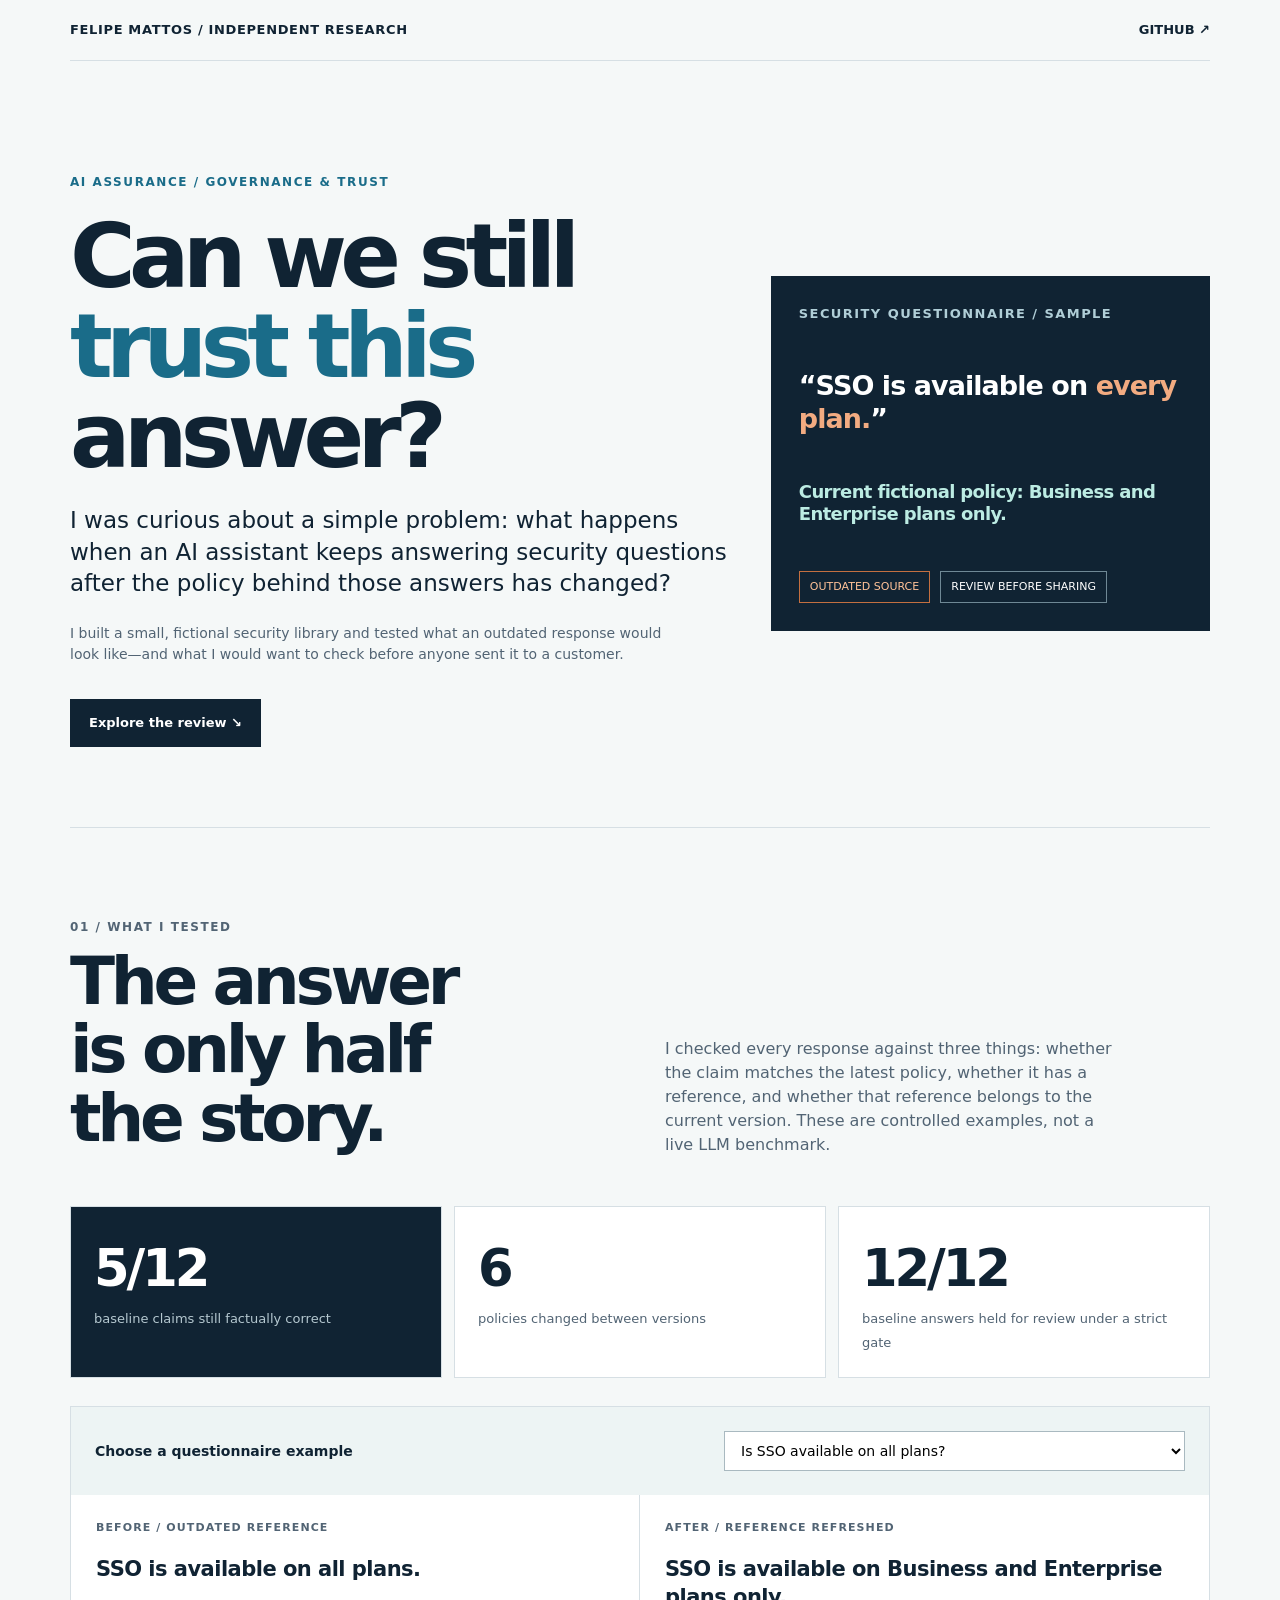
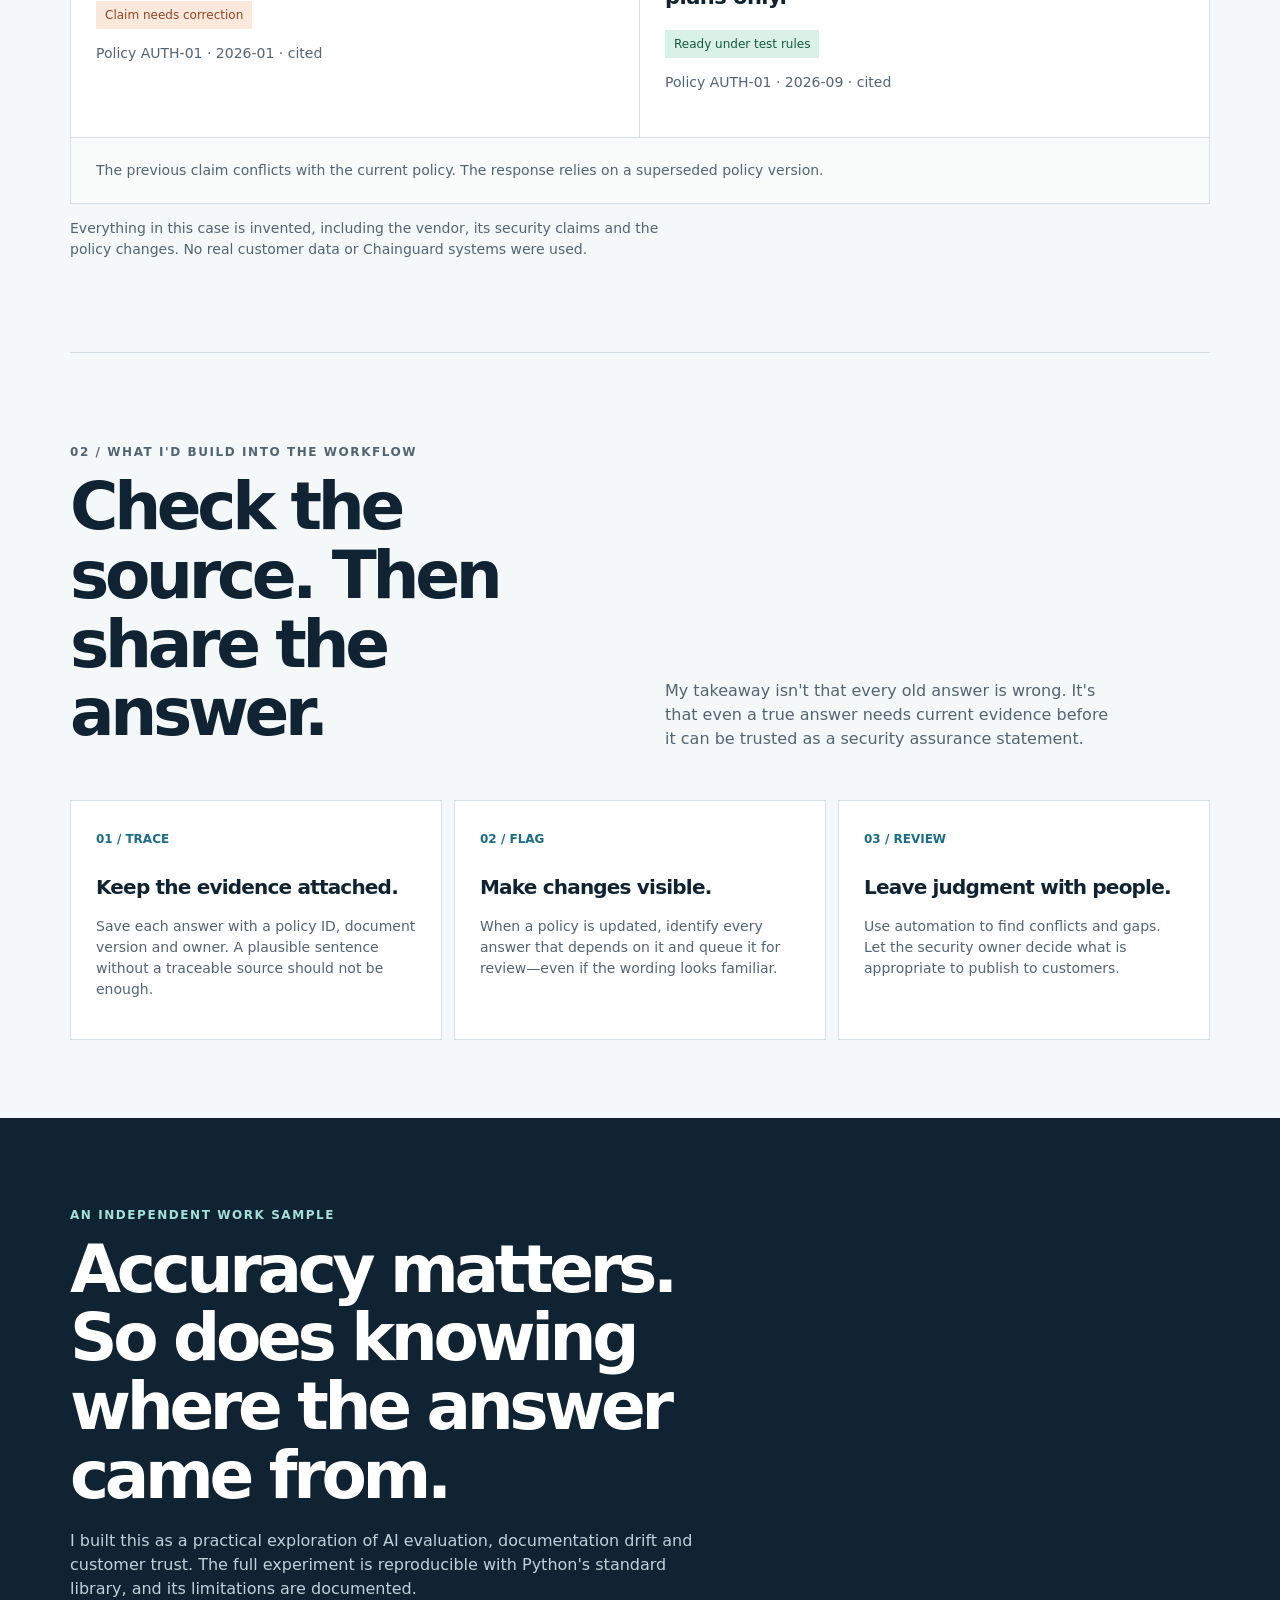
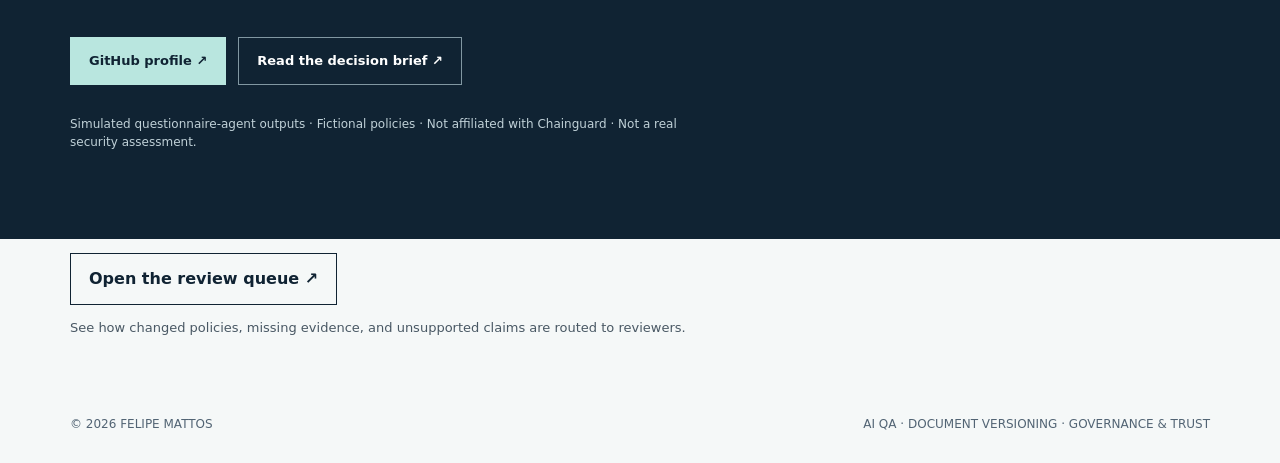
==== index.html @ 07eb904c "Build operational customer trust assurance prototype with evidence lineage and automated tests" ====
<!doctype html><html lang="en"><head><meta charset="utf-8"><meta name="viewport" content="width=device-width,initial-scale=1"><meta name="description" content="An independent, reproducible AI assurance case: what happens when questionnaire answers outlive the knowledge behind them?"><title>Can We Still Trust This Answer? — Felipe Mattos</title>
<style>
:root{--ink:#102333;--muted:#526474;--line:#d6dfe4;--paper:#f5f8f8;--blue:#1a6c89;--sea:#b9e6df;--orange:#c36f40}*{box-sizing:border-box}html{scroll-behavior:smooth}body{margin:0;background:var(--paper);color:var(--ink);font:16px/1.5 Inter,ui-sans-serif,system-ui,Segoe UI,Arial,sans-serif}a{color:inherit}.wrap{max-width:1140px;width:calc(100% - 48px);margin:auto}.top{display:flex;justify-content:space-between;align-items:center;padding:20px 0;border-bottom:1px solid var(--line);gap:20px}.brand{font-size:13px;font-weight:850;letter-spacing:.05em;text-transform:uppercase}.top a{font-size:13px;text-decoration:none;font-weight:650}.hero{padding:100px 0 80px;display:grid;grid-template-columns:1.2fr .8fr;align-items:center;gap:42px}.eyebrow{font-size:12px;letter-spacing:.13em;text-transform:uppercase;color:var(--blue);font-weight:850}h1{font-size:clamp(48px,7vw,95px);line-height:1.01;letter-spacing:-.075em;margin:20px 0 22px}h1 em{font-style:normal;color:var(--blue)}.lede{font-size:clamp(18px,2vw,23px);line-height:1.38;max-width:680px}.sub{color:var(--muted);font-size:14px;max-width:610px}.btn{display:inline-flex;align-items:center;gap:10px;padding:13px 18px;border:1px solid var(--ink);font-size:13px;font-weight:800;text-decoration:none;margin-top:20px}.btn.primary{background:var(--ink);color:white}.hero-art{background:var(--ink);color:white;min-height:355px;padding:28px;display:flex;flex-direction:column;justify-content:space-between}.prompt{font-size:13px;color:#b0ced7;text-transform:uppercase;letter-spacing:.11em;font-weight:700}.answer{font-size:27px;line-height:1.24;font-weight:750;letter-spacing:-.035em}.bad{color:#f2ab81}.hero-art-bottom{display:flex;gap:10px;flex-wrap:wrap}.tag{border:1px solid #6f8895;padding:7px 10px;font-size:11px}.tag.warn{border-color:var(--orange);color:#ffc298}.section{padding:78px 0;border-top:1px solid var(--line)}h2{font-size:clamp(35px,5.3vw,66px);line-height:1.04;letter-spacing:-.065em;margin:8px 0 19px}.section-header{display:grid;grid-template-columns:1fr 1fr;gap:50px;align-items:end;margin-bottom:33px}.section-header p{color:var(--muted);max-width:450px}.stats{display:grid;grid-template-columns:repeat(3,1fr);gap:12px;margin-bottom:28px}.stat{background:#fff;border:1px solid var(--line);padding:23px}.stat strong{font-size:clamp(33px,4vw,52px);letter-spacing:-.06em;display:block}.stat span{font-size:13px;color:var(--muted)}.stat:nth-child(1){background:var(--ink);color:white}.stat:nth-child(1) span{color:#b5c8d0}.review{background:white;border:1px solid var(--line);overflow:hidden}.review-head{background:#edf4f4;display:flex;align-items:center;gap:14px;justify-content:space-between;padding:24px;flex-wrap:wrap}.review-head label{font-size:14px;font-weight:750}select{border:1px solid #a9b9c0;background:white;padding:10px 12px;font:inherit;font-size:14px;max-width:100%;min-width:240px}.review-body{display:grid;grid-template-columns:1fr 1fr;gap:0}.before,.after{padding:25px;min-height:242px}.before{border-right:1px solid var(--line)}.label{font-size:11px;font-weight:850;letter-spacing:.1em;text-transform:uppercase;color:var(--muted)}.statement{font-size:21px;line-height:1.35;font-weight:690;letter-spacing:-.025em;margin:18px 0}.pill{font-size:12px;padding:5px 9px;background:#fbe8dc;color:#8f4621;display:inline-flex}.pill.ok{background:#daf1e8;color:#145941}.findings{padding:22px 25px;border-top:1px solid var(--line);background:#f9fbfb;font-size:14px;color:var(--muted)}.method-grid{display:grid;grid-template-columns:repeat(3,1fr);gap:12px}.method-card{background:white;border:1px solid var(--line);padding:25px}.method-card h3{font-size:20px;letter-spacing:-.04em;margin:22px 0 10px}.method-card p{font-size:14px;color:var(--muted)}.number{font-size:12px;color:var(--blue);font-weight:850}.dark{background:var(--ink);color:#fff;padding:76px 0}.dark h2{max-width:710px}.dark p{color:#c0d1d8;max-width:650px}.dark .btn{border-color:#8197a2;color:white}.dark .btn.primary{background:var(--sea);color:var(--ink);border-color:var(--sea)}footer{padding:30px 0;font-size:12px;color:var(--muted);display:flex;justify-content:space-between;gap:20px}button:focus-visible,a:focus-visible,select:focus-visible{outline:3px solid #08b6ca;outline-offset:4px}@media(max-width:760px){.wrap{width:calc(100% - 32px)}.hero{grid-template-columns:1fr;padding:65px 0}.hero-art{min-height:280px}.section{padding:54px 0}.section-header,.review-body{grid-template-columns:1fr}.section-header{gap:4px}.before{border-right:0;border-bottom:1px solid var(--line)}.stats,.method-grid{grid-template-columns:1fr}h1{letter-spacing:-.06em}footer{display:block}}@media(prefers-reduced-motion:reduce){html{scroll-behavior:auto}}
</style></head><body><div class="wrap"><header class="top"><div class="brand">FELIPE MATTOS / INDEPENDENT RESEARCH</div><a href="https://github.com/felipervm" target="_blank" rel="noopener noreferrer">GITHUB ↗</a></header><main><section class="hero"><div><p class="eyebrow">AI Assurance / Governance & Trust</p><h1>Can we still<br><em>trust this</em><br>answer?</h1><p class="lede">I was curious about a simple problem: what happens when an AI assistant keeps answering security questions after the policy behind those answers has changed?</p><p class="sub">I built a small, fictional security library and tested what an outdated response would look like—and what I would want to check before anyone sent it to a customer.</p><a class="btn primary" href="#test">Explore the review ↘</a></div><div class="hero-art"><div class="prompt">Security questionnaire / sample</div><div class="answer">“SSO is available on <span class="bad">every plan.</span>”</div><div class="answer" style="font-size:18px;color:#bcece3">Current fictional policy: Business and Enterprise plans only.</div><div class="hero-art-bottom"><span class="tag warn">OUTDATED SOURCE</span><span class="tag">REVIEW BEFORE SHARING</span></div></div></section><section class="section" id="test"><div class="section-header"><div><p class="eyebrow">01 / WHAT I TESTED</p><h2>The answer<br>is only half<br>the story.</h2></div><p>I checked every response against three things: whether the claim matches the latest policy, whether it has a reference, and whether that reference belongs to the current version. These are controlled examples, not a live LLM benchmark.</p></div><div class="stats"><div class="stat"><strong id="correct">5/12</strong><span>baseline claims still factually correct</span></div><div class="stat"><strong id="changes">6</strong><span>policies changed between versions</span></div><div class="stat"><strong id="review-count">12/12</strong><span>baseline answers held for review under a strict gate</span></div></div><div class="review"><div class="review-head"><label for="case-select">Choose a questionnaire example</label><select id="case-select"></select></div><div class="review-body"><article class="before"><div class="label">Before / Outdated reference</div><p id="old-answer" class="statement"></p><span class="pill" id="old-status">Needs review</span><p class="sub" id="old-source"></p></article><article class="after"><div class="label">After / Reference refreshed</div><p id="new-answer" class="statement"></p><span class="pill ok">Ready under test rules</span><p class="sub" id="new-source"></p></article></div><div class="findings" id="finding"></div></div><p class="sub">Everything in this case is invented, including the vendor, its security claims and the policy changes. No real customer data or Chainguard systems were used.</p></section><section class="section" id="method"><div class="section-header"><div><p class="eyebrow">02 / WHAT I'D BUILD INTO THE WORKFLOW</p><h2>Check the<br>source. Then<br>share the answer.</h2></div><p>My takeaway isn't that every old answer is wrong. It's that even a true answer needs current evidence before it can be trusted as a security assurance statement.</p></div><div class="method-grid"><article class="method-card"><span class="number">01 / TRACE</span><h3>Keep the evidence attached.</h3><p>Save each answer with a policy ID, document version and owner. A plausible sentence without a traceable source should not be enough.</p></article><article class="method-card"><span class="number">02 / FLAG</span><h3>Make changes visible.</h3><p>When a policy is updated, identify every answer that depends on it and queue it for review—even if the wording looks familiar.</p></article><article class="method-card"><span class="number">03 / REVIEW</span><h3>Leave judgment with people.</h3><p>Use automation to find conflicts and gaps. Let the security owner decide what is appropriate to publish to customers.</p></article></div></section></main></div><section class="dark"><div class="wrap"><p class="eyebrow" style="color:#a4e1d8">AN INDEPENDENT WORK SAMPLE</p><h2>Accuracy matters.<br>So does knowing<br>where the answer came from.</h2><p>I built this as a practical exploration of AI evaluation, documentation drift and customer trust. The full experiment is reproducible with Python's standard library, and its limitations are documented.</p><div style="display:flex;gap:12px;flex-wrap:wrap"><a class="btn primary" href="https://github.com/felipervm" target="_blank" rel="noopener noreferrer">GitHub profile ↗</a><a class="btn" href="../docs/decision_brief.md">Read the decision brief ↗</a></div><p style="font-size:12px;margin-top:30px">Simulated questionnaire-agent outputs · Fictional policies · Not affiliated with Chainguard · Not a real security assessment.</p></div></section><div class="wrap" style="padding:14px 0 35px"><a href="review-queue.html" style="display:inline-block;border:1px solid currentColor;padding:13px 18px;text-decoration:none;font-weight:700">Open the review queue ↗</a><p style="font-size:13px;opacity:.75">See how changed policies, missing evidence, and unsupported claims are routed to reviewers.</p></div><div class="wrap"><footer><span>© 2026 FELIPE MATTOS</span><span>AI QA · DOCUMENT VERSIONING · GOVERNANCE & TRUST</span></footer></div>
<script type="application/json" id="case-data">{"metadata":{"project":"Can We Still Trust This Answer?","vendor":"Northstar Cloud (fictional)","data":"Entirely fictional; rules-based fixture simulation, NOT a live LLM benchmark","old_version":"2026-01","current_version":"2026-09"},"change_log":{"changed_policies":["AUTH-01","DATA-02","INC-03","LOG-05","DELETE-11","ACCESS-12"],"unchanged_policies":6},"metrics":{"before_review":{"total":12,"accurate":5,"cited":11,"current_source":0,"publishable":0,"review_required":12},"after_refresh":{"total":12,"accurate":12,"cited":12,"current_source":12,"publishable":12,"review_required":0}},"cases":[{"phase":"before_review","policy_id":"AUTH-01","topic":"sso","question":"Is SSO available on all plans?","current_answer":"SSO is available on Business and Enterprise plans only.","answer":"SSO is available on all plans.","source_version":"2026-01","citation":"AUTH-01","evaluation":{"accurate":false,"cited":true,"current_source":false,"publishable":false,"findings":["answer_conflicts_with_current_policy","source_version_outdated"]}},{"phase":"after_refresh","policy_id":"AUTH-01","topic":"sso","question":"Is SSO available on all plans?","current_answer":"SSO is available on Business and Enterprise plans only.","answer":"SSO is available on Business and Enterprise plans only.","source_version":"2026-09","citation":"AUTH-01","evaluation":{"accurate":true,"cited":true,"current_source":true,"publishable":true,"findings":[]}},{"phase":"before_review","policy_id":"DATA-02","topic":"data_residency","question":"Where can customer data be hosted?","current_answer":"Customers can choose US or EU hosting.","answer":"Customer data is hosted in the United States only.","source_version":"2026-01","citation":"DATA-02","evaluation":{"accurate":false,"cited":true,"current_source":false,"publishable":false,"findings":["answer_conflicts_with_current_policy","source_version_outdated"]}},{"phase":"after_refresh","policy_id":"DATA-02","topic":"data_residency","question":"Where can customer data be hosted?","current_answer":"Customers can choose US or EU hosting.","answer":"Customers can choose US or EU hosting.","source_version":"2026-09","citation":"DATA-02","evaluation":{"accurate":true,"cited":true,"current_source":true,"publishable":true,"findings":[]}},{"phase":"before_review","policy_id":"INC-03","topic":"incident_notice","question":"What is the customer incident notification target?","current_answer":"Our notification target is within 48 hours of confirmation.","answer":"Our notification target is within 72 hours of confirmation.","source_version":"2026-01","citation":"INC-03","evaluation":{"accurate":false,"cited":true,"current_source":false,"publishable":false,"findings":["answer_conflicts_with_current_policy","source_version_outdated"]}},{"phase":"after_refresh","policy_id":"INC-03","topic":"incident_notice","question":"What is the customer incident notification target?","current_answer":"Our notification target is within 48 hours of confirmation.","answer":"Our notification target is within 48 hours of confirmation.","source_version":"2026-09","citation":"INC-03","evaluation":{"accurate":true,"cited":true,"current_source":true,"publishable":true,"findings":[]}},{"phase":"before_review","policy_id":"ENC-04","topic":"encryption","question":"Is customer data encrypted at rest?","current_answer":"Customer data is encrypted at rest.","answer":"Customer data is encrypted at rest.","source_version":"2026-01","citation":"ENC-04","evaluation":{"accurate":true,"cited":true,"current_source":false,"publishable":false,"findings":["source_version_outdated"]}},{"phase":"after_refresh","policy_id":"ENC-04","topic":"encryption","question":"Is customer data encrypted at rest?","current_answer":"Customer data is encrypted at rest.","answer":"Customer data is encrypted at rest.","source_version":"2026-09","citation":"ENC-04","evaluation":{"accurate":true,"cited":true,"current_source":true,"publishable":true,"findings":[]}},{"phase":"before_review","policy_id":"LOG-05","topic":"audit_logs","question":"How long are audit logs retained by default?","current_answer":"Audit logs are retained for 90 days by default.","answer":"Audit logs are retained for 30 days by default.","source_version":"2026-01","citation":"LOG-05","evaluation":{"accurate":false,"cited":true,"current_source":false,"publishable":false,"findings":["answer_conflicts_with_current_policy","source_version_outdated"]}},{"phase":"after_refresh","policy_id":"LOG-05","topic":"audit_logs","question":"How long are audit logs retained by default?","current_answer":"Audit logs are retained for 90 days by default.","answer":"Audit logs are retained for 90 days by default.","source_version":"2026-09","citation":"LOG-05","evaluation":{"accurate":true,"cited":true,"current_source":true,"publishable":true,"findings":[]}},{"phase":"before_review","policy_id":"SUB-06","topic":"subprocessor","question":"Where is the current subprocessor list maintained?","current_answer":"The current subprocessor list is maintained in the Trust Center.","answer":"The current subprocessor list is maintained in the Trust Center.","source_version":"2026-01","citation":"SUB-06","evaluation":{"accurate":true,"cited":true,"current_source":false,"publishable":false,"findings":["source_version_outdated"]}},{"phase":"after_refresh","policy_id":"SUB-06","topic":"subprocessor","question":"Where is the current subprocessor list maintained?","current_answer":"The current subprocessor list is maintained in the Trust Center.","answer":"The current subprocessor list is maintained in the Trust Center.","source_version":"2026-09","citation":"SUB-06","evaluation":{"accurate":true,"cited":true,"current_source":true,"publishable":true,"findings":[]}},{"phase":"before_review","policy_id":"MFA-07","topic":"mfa","question":"Is multi-factor authentication required for admin accounts?","current_answer":"MFA is required for admin accounts.","answer":"MFA is required for admin accounts.","source_version":"2026-01","citation":"MFA-07","evaluation":{"accurate":true,"cited":true,"current_source":false,"publishable":false,"findings":["source_version_outdated"]}},{"phase":"after_refresh","policy_id":"MFA-07","topic":"mfa","question":"Is multi-factor authentication required for admin accounts?","current_answer":"MFA is required for admin accounts.","answer":"MFA is required for admin accounts.","source_version":"2026-09","citation":"MFA-07","evaluation":{"accurate":true,"cited":true,"current_source":true,"publishable":true,"findings":[]}},{"phase":"before_review","policy_id":"BACK-08","topic":"backups","question":"How often are production backups performed?","current_answer":"Production backups are performed daily.","answer":"Production backups are performed daily.","source_version":"2026-01","citation":null,"evaluation":{"accurate":true,"cited":false,"current_source":false,"publishable":false,"findings":["citation_missing_or_wrong","source_version_outdated"]}},{"phase":"after_refresh","policy_id":"BACK-08","topic":"backups","question":"How often are production backups performed?","current_answer":"Production backups are performed daily.","answer":"Production backups are performed daily.","source_version":"2026-09","citation":"BACK-08","evaluation":{"accurate":true,"cited":true,"current_source":true,"publishable":true,"findings":[]}},{"phase":"before_review","policy_id":"EXPORT-09","topic":"exports","question":"Can customers export their audit log data?","current_answer":"Customers can export their audit logs.","answer":"This vendor is certified to ISO 27001.","source_version":"2026-01","citation":"EXPORT-09","evaluation":{"accurate":false,"cited":true,"current_source":false,"publishable":false,"findings":["answer_conflicts_with_current_policy","source_version_outdated"]}},{"phase":"after_refresh","policy_id":"EXPORT-09","topic":"exports","question":"Can customers export their audit log data?","current_answer":"Customers can export their audit logs.","answer":"Customers can export their audit logs.","source_version":"2026-09","citation":"EXPORT-09","evaluation":{"accurate":true,"cited":true,"current_source":true,"publishable":true,"findings":[]}},{"phase":"before_review","policy_id":"PENTEST-10","topic":"penetration_tests","question":"Are third-party penetration tests performed annually?","current_answer":"Independent penetration tests are performed annually.","answer":"Independent penetration tests are performed annually.","source_version":"2026-01","citation":"PENTEST-10","evaluation":{"accurate":true,"cited":true,"current_source":false,"publishable":false,"findings":["source_version_outdated"]}},{"phase":"after_refresh","policy_id":"PENTEST-10","topic":"penetration_tests","question":"Are third-party penetration tests performed annually?","current_answer":"Independent penetration tests are performed annually.","answer":"Independent penetration tests are performed annually.","source_version":"2026-09","citation":"PENTEST-10","evaluation":{"accurate":true,"cited":true,"current_source":true,"publishable":true,"findings":[]}},{"phase":"before_review","policy_id":"DELETE-11","topic":"data_deletion","question":"What is the deletion window after termination?","current_answer":"Customer data is deleted within 60 days after termination.","answer":"Customer data is deleted within 30 days after termination.","source_version":"2026-01","citation":"DELETE-11","evaluation":{"accurate":false,"cited":true,"current_source":false,"publishable":false,"findings":["answer_conflicts_with_current_policy","source_version_outdated"]}},{"phase":"after_refresh","policy_id":"DELETE-11","topic":"data_deletion","question":"What is the deletion window after termination?","current_answer":"Customer data is deleted within 60 days after termination.","answer":"Customer data is deleted within 60 days after termination.","source_version":"2026-09","citation":"DELETE-11","evaluation":{"accurate":true,"cited":true,"current_source":true,"publishable":true,"findings":[]}},{"phase":"before_review","policy_id":"ACCESS-12","topic":"access_reviews","question":"How frequently are privileged access reviews performed?","current_answer":"Privileged access reviews are performed monthly.","answer":"Privileged access reviews are performed quarterly.","source_version":"2026-01","citation":"ACCESS-12","evaluation":{"accurate":false,"cited":true,"current_source":false,"publishable":false,"findings":["answer_conflicts_with_current_policy","source_version_outdated"]}},{"phase":"after_refresh","policy_id":"ACCESS-12","topic":"access_reviews","question":"How frequently are privileged access reviews performed?","current_answer":"Privileged access reviews are performed monthly.","answer":"Privileged access reviews are performed monthly.","source_version":"2026-09","citation":"ACCESS-12","evaluation":{"accurate":true,"cited":true,"current_source":true,"publishable":true,"findings":[]}}]}</script><script>
'use strict';const payload=JSON.parse(document.getElementById('case-data').textContent);const before=payload.cases.filter(x=>x.phase==='before_review');const after=payload.cases.filter(x=>x.phase==='after_refresh');const selector=document.getElementById('case-select');const human={answer_conflicts_with_current_policy:'The previous claim conflicts with the current policy.',citation_missing_or_wrong:'The response is missing a valid policy reference.',source_version_outdated:'The response relies on a superseded policy version.'};before.forEach((row,i)=>{const o=document.createElement('option');o.value=String(i);o.textContent=row.question;selector.append(o)});function render(){const n=Number(selector.value)||0;const a=before[n],b=after[n];document.getElementById('old-answer').textContent=a.answer;document.getElementById('new-answer').textContent=b.answer;document.getElementById('old-source').textContent=`Policy ${a.policy_id} · ${a.source_version}${a.citation?' · cited':' · no citation'}`;document.getElementById('new-source').textContent=`Policy ${b.policy_id} · ${b.source_version} · cited`;document.getElementById('old-status').textContent=a.evaluation.accurate?'Evidence needs refreshing':'Claim needs correction';document.getElementById('finding').textContent=a.evaluation.findings.map(x=>human[x]||x).join(' ')}selector.addEventListener('change',render);document.getElementById('correct').textContent=`${payload.metrics.before_review.accurate}/12`;document.getElementById('changes').textContent=String(payload.change_log.changed_policies.length);document.getElementById('review-count').textContent=`${payload.metrics.before_review.review_required}/12`;render();</script></body></html>
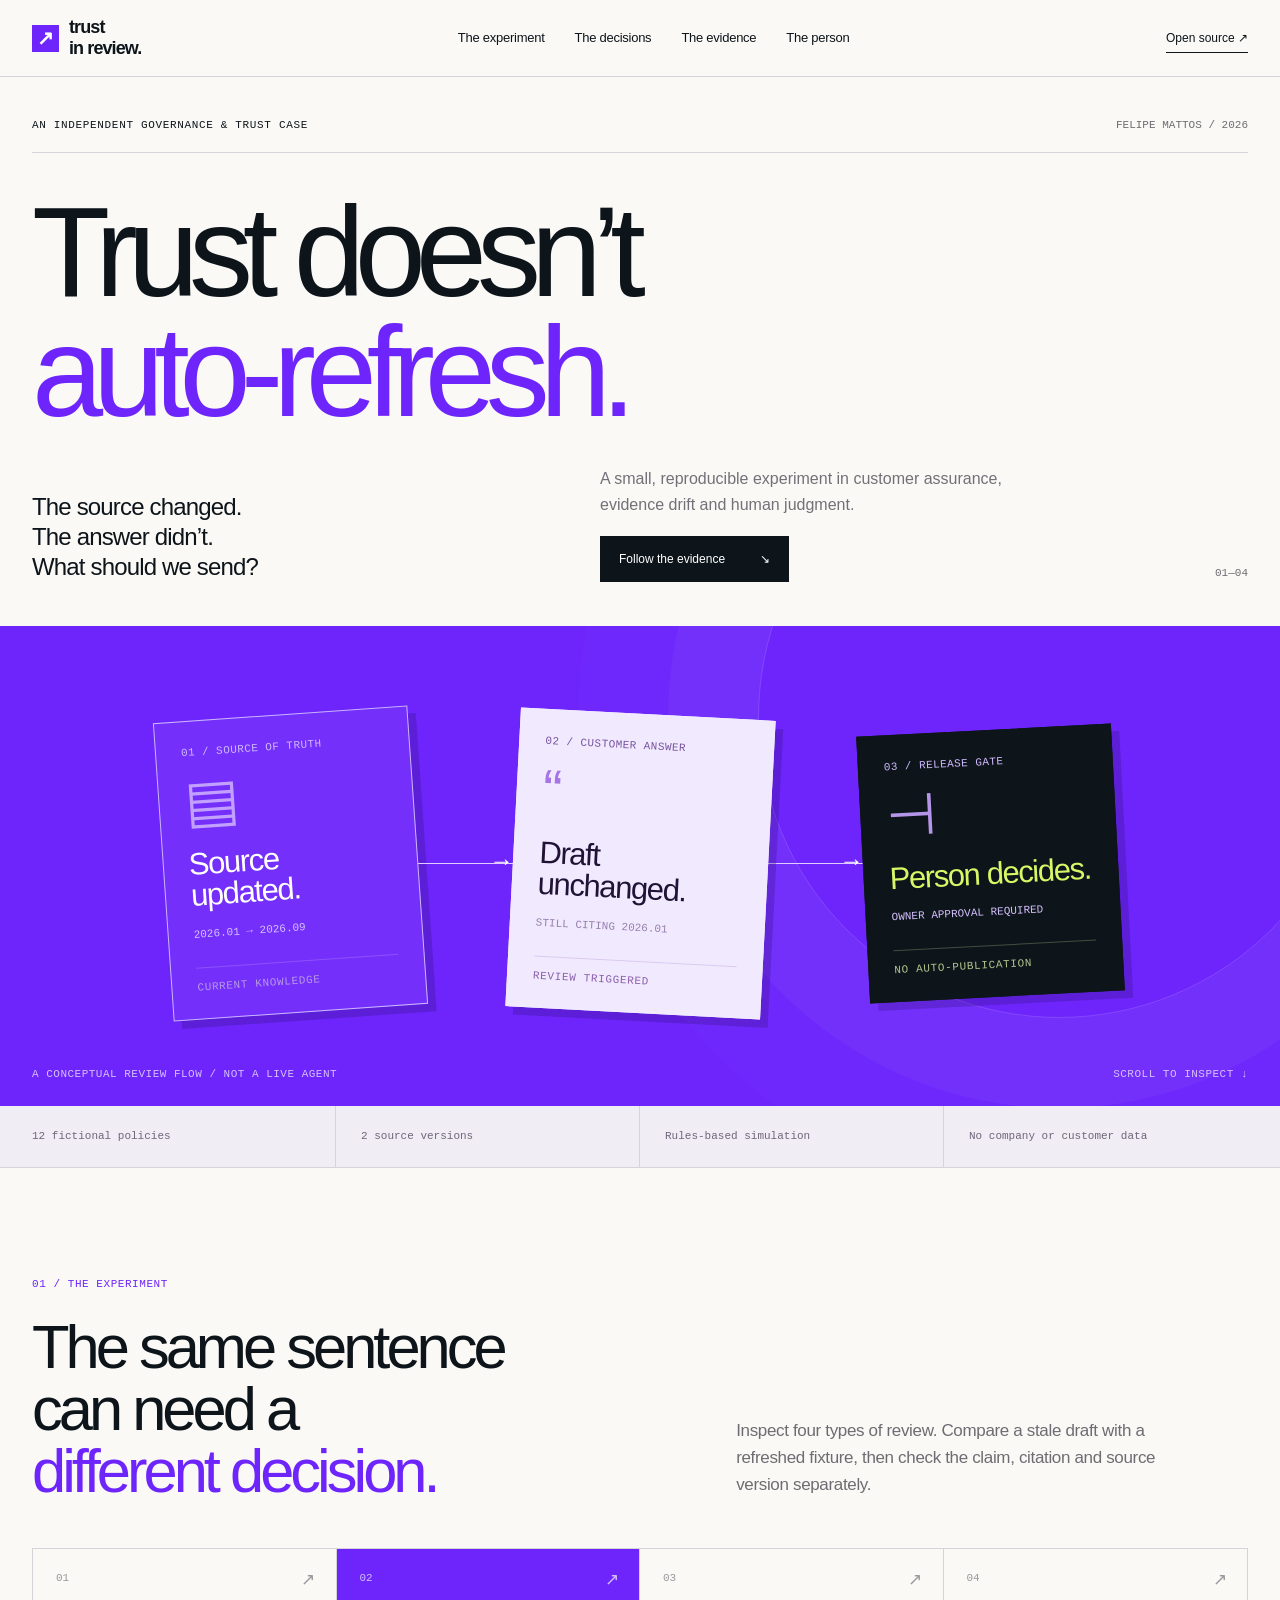
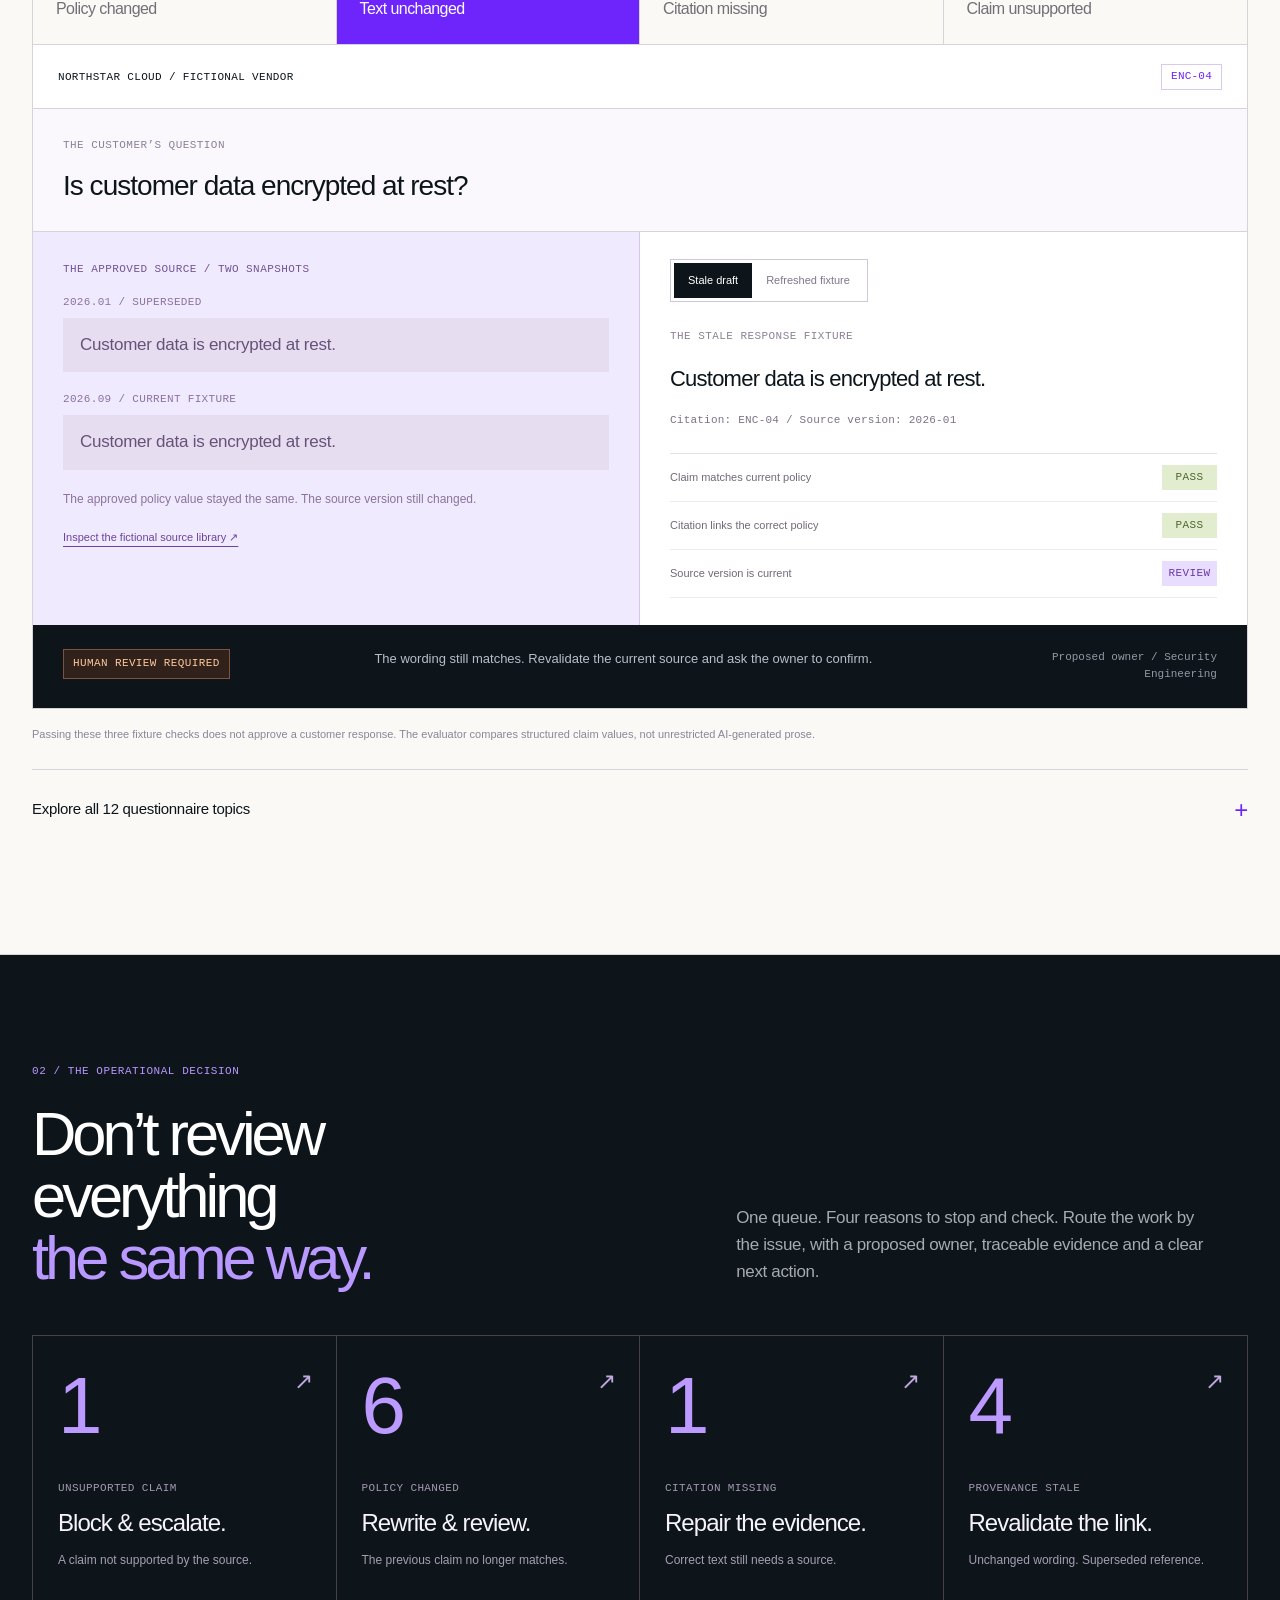
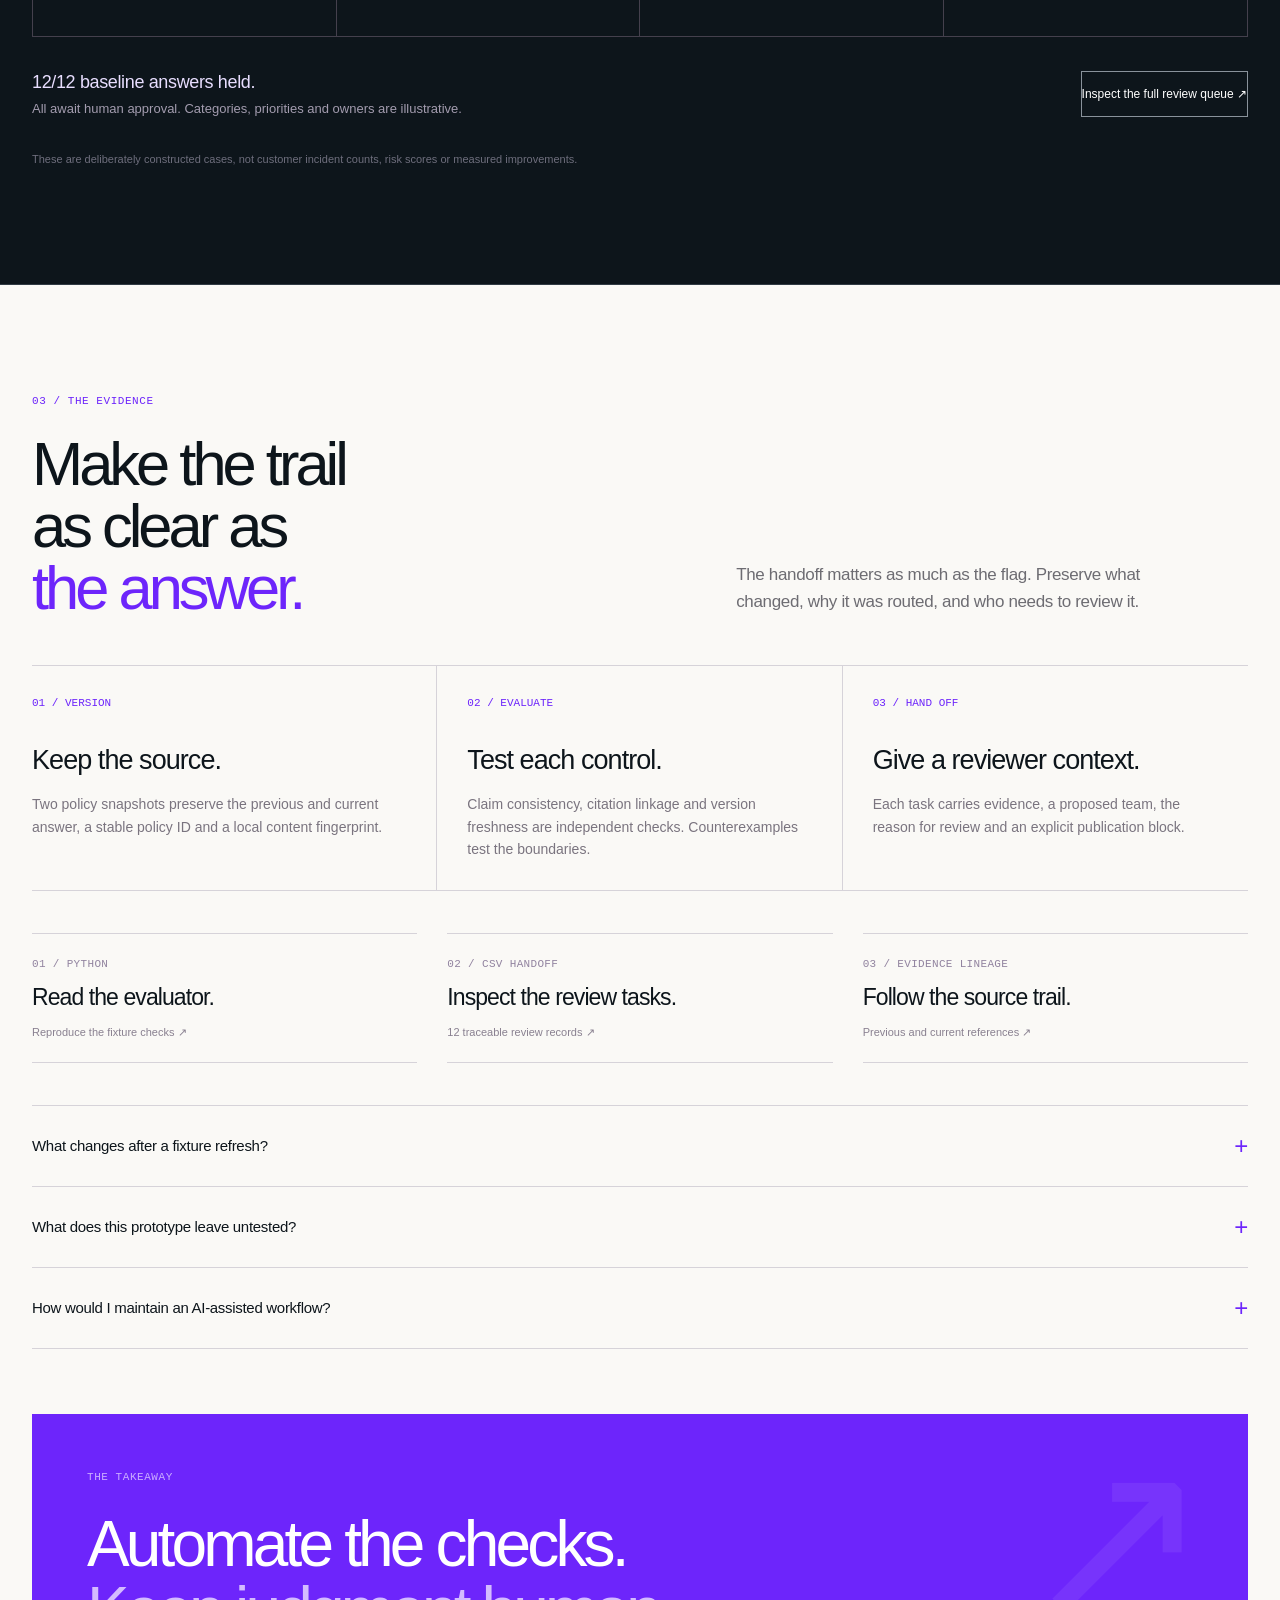
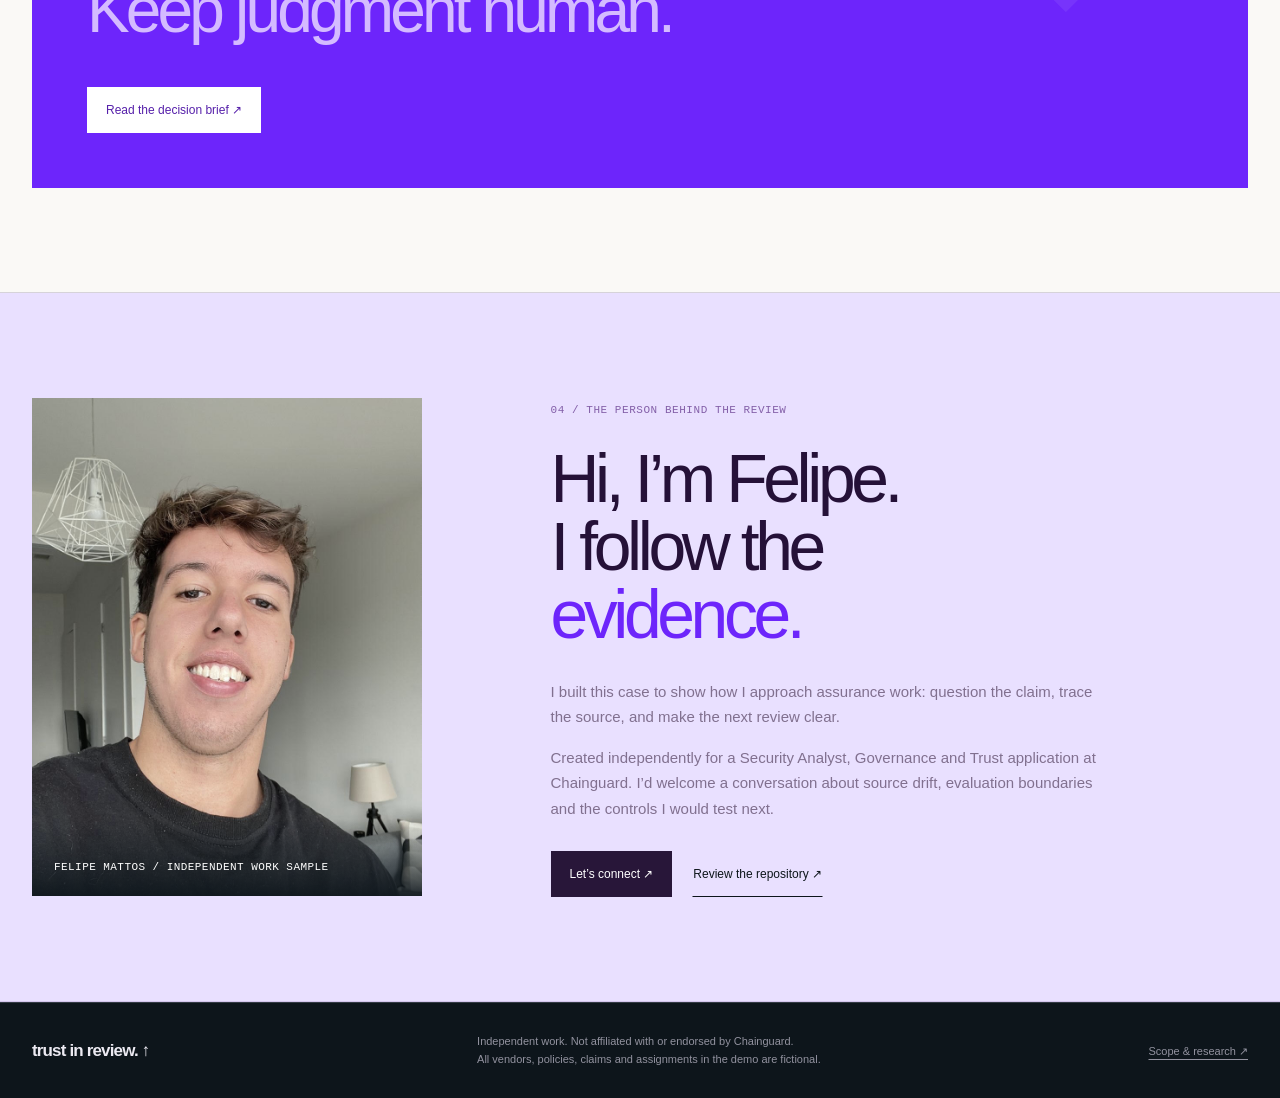
==== commit 11e03688: "Redesign assurance case with editorial art direction and evidence-led review explorer" ====
--- a/index.html
+++ b/index.html
@@ -1,6 +1,47 @@
-<!doctype html><html lang="en"><head><meta charset="utf-8"><meta name="viewport" content="width=device-width,initial-scale=1"><meta name="description" content="An independent, reproducible AI assurance case: what happens when questionnaire answers outlive the knowledge behind them?"><title>Can We Still Trust This Answer? — Felipe Mattos</title>
-<style>
-:root{--ink:#102333;--muted:#526474;--line:#d6dfe4;--paper:#f5f8f8;--blue:#1a6c89;--sea:#b9e6df;--orange:#c36f40}*{box-sizing:border-box}html{scroll-behavior:smooth}body{margin:0;background:var(--paper);color:var(--ink);font:16px/1.5 Inter,ui-sans-serif,system-ui,Segoe UI,Arial,sans-serif}a{color:inherit}.wrap{max-width:1140px;width:calc(100% - 48px);margin:auto}.top{display:flex;justify-content:space-between;align-items:center;padding:20px 0;border-bottom:1px solid var(--line);gap:20px}.brand{font-size:13px;font-weight:850;letter-spacing:.05em;text-transform:uppercase}.top a{font-size:13px;text-decoration:none;font-weight:650}.hero{padding:100px 0 80px;display:grid;grid-template-columns:1.2fr .8fr;align-items:center;gap:42px}.eyebrow{font-size:12px;letter-spacing:.13em;text-transform:uppercase;color:var(--blue);font-weight:850}h1{font-size:clamp(48px,7vw,95px);line-height:1.01;letter-spacing:-.075em;margin:20px 0 22px}h1 em{font-style:normal;color:var(--blue)}.lede{font-size:clamp(18px,2vw,23px);line-height:1.38;max-width:680px}.sub{color:var(--muted);font-size:14px;max-width:610px}.btn{display:inline-flex;align-items:center;gap:10px;padding:13px 18px;border:1px solid var(--ink);font-size:13px;font-weight:800;text-decoration:none;margin-top:20px}.btn.primary{background:var(--ink);color:white}.hero-art{background:var(--ink);color:white;min-height:355px;padding:28px;display:flex;flex-direction:column;justify-content:space-between}.prompt{font-size:13px;color:#b0ced7;text-transform:uppercase;letter-spacing:.11em;font-weight:700}.answer{font-size:27px;line-height:1.24;font-weight:750;letter-spacing:-.035em}.bad{color:#f2ab81}.hero-art-bottom{display:flex;gap:10px;flex-wrap:wrap}.tag{border:1px solid #6f8895;padding:7px 10px;font-size:11px}.tag.warn{border-color:var(--orange);color:#ffc298}.section{padding:78px 0;border-top:1px solid var(--line)}h2{font-size:clamp(35px,5.3vw,66px);line-height:1.04;letter-spacing:-.065em;margin:8px 0 19px}.section-header{display:grid;grid-template-columns:1fr 1fr;gap:50px;align-items:end;margin-bottom:33px}.section-header p{color:var(--muted);max-width:450px}.stats{display:grid;grid-template-columns:repeat(3,1fr);gap:12px;margin-bottom:28px}.stat{background:#fff;border:1px solid var(--line);padding:23px}.stat strong{font-size:clamp(33px,4vw,52px);letter-spacing:-.06em;display:block}.stat span{font-size:13px;color:var(--muted)}.stat:nth-child(1){background:var(--ink);color:white}.stat:nth-child(1) span{color:#b5c8d0}.review{background:white;border:1px solid var(--line);overflow:hidden}.review-head{background:#edf4f4;display:flex;align-items:center;gap:14px;justify-content:space-between;padding:24px;flex-wrap:wrap}.review-head label{font-size:14px;font-weight:750}select{border:1px solid #a9b9c0;background:white;padding:10px 12px;font:inherit;font-size:14px;max-width:100%;min-width:240px}.review-body{display:grid;grid-template-columns:1fr 1fr;gap:0}.before,.after{padding:25px;min-height:242px}.before{border-right:1px solid var(--line)}.label{font-size:11px;font-weight:850;letter-spacing:.1em;text-transform:uppercase;color:var(--muted)}.statement{font-size:21px;line-height:1.35;font-weight:690;letter-spacing:-.025em;margin:18px 0}.pill{font-size:12px;padding:5px 9px;background:#fbe8dc;color:#8f4621;display:inline-flex}.pill.ok{background:#daf1e8;color:#145941}.findings{padding:22px 25px;border-top:1px solid var(--line);background:#f9fbfb;font-size:14px;color:var(--muted)}.method-grid{display:grid;grid-template-columns:repeat(3,1fr);gap:12px}.method-card{background:white;border:1px solid var(--line);padding:25px}.method-card h3{font-size:20px;letter-spacing:-.04em;margin:22px 0 10px}.method-card p{font-size:14px;color:var(--muted)}.number{font-size:12px;color:var(--blue);font-weight:850}.dark{background:var(--ink);color:#fff;padding:76px 0}.dark h2{max-width:710px}.dark p{color:#c0d1d8;max-width:650px}.dark .btn{border-color:#8197a2;color:white}.dark .btn.primary{background:var(--sea);color:var(--ink);border-color:var(--sea)}footer{padding:30px 0;font-size:12px;color:var(--muted);display:flex;justify-content:space-between;gap:20px}button:focus-visible,a:focus-visible,select:focus-visible{outline:3px solid #08b6ca;outline-offset:4px}@media(max-width:760px){.wrap{width:calc(100% - 32px)}.hero{grid-template-columns:1fr;padding:65px 0}.hero-art{min-height:280px}.section{padding:54px 0}.section-header,.review-body{grid-template-columns:1fr}.section-header{gap:4px}.before{border-right:0;border-bottom:1px solid var(--line)}.stats,.method-grid{grid-template-columns:1fr}h1{letter-spacing:-.06em}footer{display:block}}@media(prefers-reduced-motion:reduce){html{scroll-behavior:auto}}
-</style></head><body><div class="wrap"><header class="top"><div class="brand">FELIPE MATTOS / INDEPENDENT RESEARCH</div><a href="https://github.com/felipervm" target="_blank" rel="noopener noreferrer">GITHUB ↗</a></header><main><section class="hero"><div><p class="eyebrow">AI Assurance / Governance & Trust</p><h1>Can we still<br><em>trust this</em><br>answer?</h1><p class="lede">I was curious about a simple problem: what happens when an AI assistant keeps answering security questions after the policy behind those answers has changed?</p><p class="sub">I built a small, fictional security library and tested what an outdated response would look like—and what I would want to check before anyone sent it to a customer.</p><a class="btn primary" href="#test">Explore the review ↘</a></div><div class="hero-art"><div class="prompt">Security questionnaire / sample</div><div class="answer">“SSO is available on <span class="bad">every plan.</span>”</div><div class="answer" style="font-size:18px;color:#bcece3">Current fictional policy: Business and Enterprise plans only.</div><div class="hero-art-bottom"><span class="tag warn">OUTDATED SOURCE</span><span class="tag">REVIEW BEFORE SHARING</span></div></div></section><section class="section" id="test"><div class="section-header"><div><p class="eyebrow">01 / WHAT I TESTED</p><h2>The answer<br>is only half<br>the story.</h2></div><p>I checked every response against three things: whether the claim matches the latest policy, whether it has a reference, and whether that reference belongs to the current version. These are controlled examples, not a live LLM benchmark.</p></div><div class="stats"><div class="stat"><strong id="correct">5/12</strong><span>baseline claims still factually correct</span></div><div class="stat"><strong id="changes">6</strong><span>policies changed between versions</span></div><div class="stat"><strong id="review-count">12/12</strong><span>baseline answers held for review under a strict gate</span></div></div><div class="review"><div class="review-head"><label for="case-select">Choose a questionnaire example</label><select id="case-select"></select></div><div class="review-body"><article class="before"><div class="label">Before / Outdated reference</div><p id="old-answer" class="statement"></p><span class="pill" id="old-status">Needs review</span><p class="sub" id="old-source"></p></article><article class="after"><div class="label">After / Reference refreshed</div><p id="new-answer" class="statement"></p><span class="pill ok">Ready under test rules</span><p class="sub" id="new-source"></p></article></div><div class="findings" id="finding"></div></div><p class="sub">Everything in this case is invented, including the vendor, its security claims and the policy changes. No real customer data or Chainguard systems were used.</p></section><section class="section" id="method"><div class="section-header"><div><p class="eyebrow">02 / WHAT I'D BUILD INTO THE WORKFLOW</p><h2>Check the<br>source. Then<br>share the answer.</h2></div><p>My takeaway isn't that every old answer is wrong. It's that even a true answer needs current evidence before it can be trusted as a security assurance statement.</p></div><div class="method-grid"><article class="method-card"><span class="number">01 / TRACE</span><h3>Keep the evidence attached.</h3><p>Save each answer with a policy ID, document version and owner. A plausible sentence without a traceable source should not be enough.</p></article><article class="method-card"><span class="number">02 / FLAG</span><h3>Make changes visible.</h3><p>When a policy is updated, identify every answer that depends on it and queue it for review—even if the wording looks familiar.</p></article><article class="method-card"><span class="number">03 / REVIEW</span><h3>Leave judgment with people.</h3><p>Use automation to find conflicts and gaps. Let the security owner decide what is appropriate to publish to customers.</p></article></div></section></main></div><section class="dark"><div class="wrap"><p class="eyebrow" style="color:#a4e1d8">AN INDEPENDENT WORK SAMPLE</p><h2>Accuracy matters.<br>So does knowing<br>where the answer came from.</h2><p>I built this as a practical exploration of AI evaluation, documentation drift and customer trust. The full experiment is reproducible with Python's standard library, and its limitations are documented.</p><div style="display:flex;gap:12px;flex-wrap:wrap"><a class="btn primary" href="https://github.com/felipervm" target="_blank" rel="noopener noreferrer">GitHub profile ↗</a><a class="btn" href="../docs/decision_brief.md">Read the decision brief ↗</a></div><p style="font-size:12px;margin-top:30px">Simulated questionnaire-agent outputs · Fictional policies · Not affiliated with Chainguard · Not a real security assessment.</p></div></section><div class="wrap" style="padding:14px 0 35px"><a href="review-queue.html" style="display:inline-block;border:1px solid currentColor;padding:13px 18px;text-decoration:none;font-weight:700">Open the review queue ↗</a><p style="font-size:13px;opacity:.75">See how changed policies, missing evidence, and unsupported claims are routed to reviewers.</p></div><div class="wrap"><footer><span>© 2026 FELIPE MATTOS</span><span>AI QA · DOCUMENT VERSIONING · GOVERNANCE & TRUST</span></footer></div>
-<script type="application/json" id="case-data">{"metadata":{"project":"Can We Still Trust This Answer?","vendor":"Northstar Cloud (fictional)","data":"Entirely fictional; rules-based fixture simulation, NOT a live LLM benchmark","old_version":"2026-01","current_version":"2026-09"},"change_log":{"changed_policies":["AUTH-01","DATA-02","INC-03","LOG-05","DELETE-11","ACCESS-12"],"unchanged_policies":6},"metrics":{"before_review":{"total":12,"accurate":5,"cited":11,"current_source":0,"publishable":0,"review_required":12},"after_refresh":{"total":12,"accurate":12,"cited":12,"current_source":12,"publishable":12,"review_required":0}},"cases":[{"phase":"before_review","policy_id":"AUTH-01","topic":"sso","question":"Is SSO available on all plans?","current_answer":"SSO is available on Business and Enterprise plans only.","answer":"SSO is available on all plans.","source_version":"2026-01","citation":"AUTH-01","evaluation":{"accurate":false,"cited":true,"current_source":false,"publishable":false,"findings":["answer_conflicts_with_current_policy","source_version_outdated"]}},{"phase":"after_refresh","policy_id":"AUTH-01","topic":"sso","question":"Is SSO available on all plans?","current_answer":"SSO is available on Business and Enterprise plans only.","answer":"SSO is available on Business and Enterprise plans only.","source_version":"2026-09","citation":"AUTH-01","evaluation":{"accurate":true,"cited":true,"current_source":true,"publishable":true,"findings":[]}},{"phase":"before_review","policy_id":"DATA-02","topic":"data_residency","question":"Where can customer data be hosted?","current_answer":"Customers can choose US or EU hosting.","answer":"Customer data is hosted in the United States only.","source_version":"2026-01","citation":"DATA-02","evaluation":{"accurate":false,"cited":true,"current_source":false,"publishable":false,"findings":["answer_conflicts_with_current_policy","source_version_outdated"]}},{"phase":"after_refresh","policy_id":"DATA-02","topic":"data_residency","question":"Where can customer data be hosted?","current_answer":"Customers can choose US or EU hosting.","answer":"Customers can choose US or EU hosting.","source_version":"2026-09","citation":"DATA-02","evaluation":{"accurate":true,"cited":true,"current_source":true,"publishable":true,"findings":[]}},{"phase":"before_review","policy_id":"INC-03","topic":"incident_notice","question":"What is the customer incident notification target?","current_answer":"Our notification target is within 48 hours of confirmation.","answer":"Our notification target is within 72 hours of confirmation.","source_version":"2026-01","citation":"INC-03","evaluation":{"accurate":false,"cited":true,"current_source":false,"publishable":false,"findings":["answer_conflicts_with_current_policy","source_version_outdated"]}},{"phase":"after_refresh","policy_id":"INC-03","topic":"incident_notice","question":"What is the customer incident notification target?","current_answer":"Our notification target is within 48 hours of confirmation.","answer":"Our notification target is within 48 hours of confirmation.","source_version":"2026-09","citation":"INC-03","evaluation":{"accurate":true,"cited":true,"current_source":true,"publishable":true,"findings":[]}},{"phase":"before_review","policy_id":"ENC-04","topic":"encryption","question":"Is customer data encrypted at rest?","current_answer":"Customer data is encrypted at rest.","answer":"Customer data is encrypted at rest.","source_version":"2026-01","citation":"ENC-04","evaluation":{"accurate":true,"cited":true,"current_source":false,"publishable":false,"findings":["source_version_outdated"]}},{"phase":"after_refresh","policy_id":"ENC-04","topic":"encryption","question":"Is customer data encrypted at rest?","current_answer":"Customer data is encrypted at rest.","answer":"Customer data is encrypted at rest.","source_version":"2026-09","citation":"ENC-04","evaluation":{"accurate":true,"cited":true,"current_source":true,"publishable":true,"findings":[]}},{"phase":"before_review","policy_id":"LOG-05","topic":"audit_logs","question":"How long are audit logs retained by default?","current_answer":"Audit logs are retained for 90 days by default.","answer":"Audit logs are retained for 30 days by default.","source_version":"2026-01","citation":"LOG-05","evaluation":{"accurate":false,"cited":true,"current_source":false,"publishable":false,"findings":["answer_conflicts_with_current_policy","source_version_outdated"]}},{"phase":"after_refresh","policy_id":"LOG-05","topic":"audit_logs","question":"How long are audit logs retained by default?","current_answer":"Audit logs are retained for 90 days by default.","answer":"Audit logs are retained for 90 days by default.","source_version":"2026-09","citation":"LOG-05","evaluation":{"accurate":true,"cited":true,"current_source":true,"publishable":true,"findings":[]}},{"phase":"before_review","policy_id":"SUB-06","topic":"subprocessor","question":"Where is the current subprocessor list maintained?","current_answer":"The current subprocessor list is maintained in the Trust Center.","answer":"The current subprocessor list is maintained in the Trust Center.","source_version":"2026-01","citation":"SUB-06","evaluation":{"accurate":true,"cited":true,"current_source":false,"publishable":false,"findings":["source_version_outdated"]}},{"phase":"after_refresh","policy_id":"SUB-06","topic":"subprocessor","question":"Where is the current subprocessor list maintained?","current_answer":"The current subprocessor list is maintained in the Trust Center.","answer":"The current subprocessor list is maintained in the Trust Center.","source_version":"2026-09","citation":"SUB-06","evaluation":{"accurate":true,"cited":true,"current_source":true,"publishable":true,"findings":[]}},{"phase":"before_review","policy_id":"MFA-07","topic":"mfa","question":"Is multi-factor authentication required for admin accounts?","current_answer":"MFA is required for admin accounts.","answer":"MFA is required for admin accounts.","source_version":"2026-01","citation":"MFA-07","evaluation":{"accurate":true,"cited":true,"current_source":false,"publishable":false,"findings":["source_version_outdated"]}},{"phase":"after_refresh","policy_id":"MFA-07","topic":"mfa","question":"Is multi-factor authentication required for admin accounts?","current_answer":"MFA is required for admin accounts.","answer":"MFA is required for admin accounts.","source_version":"2026-09","citation":"MFA-07","evaluation":{"accurate":true,"cited":true,"current_source":true,"publishable":true,"findings":[]}},{"phase":"before_review","policy_id":"BACK-08","topic":"backups","question":"How often are production backups performed?","current_answer":"Production backups are performed daily.","answer":"Production backups are performed daily.","source_version":"2026-01","citation":null,"evaluation":{"accurate":true,"cited":false,"current_source":false,"publishable":false,"findings":["citation_missing_or_wrong","source_version_outdated"]}},{"phase":"after_refresh","policy_id":"BACK-08","topic":"backups","question":"How often are production backups performed?","current_answer":"Production backups are performed daily.","answer":"Production backups are performed daily.","source_version":"2026-09","citation":"BACK-08","evaluation":{"accurate":true,"cited":true,"current_source":true,"publishable":true,"findings":[]}},{"phase":"before_review","policy_id":"EXPORT-09","topic":"exports","question":"Can customers export their audit log data?","current_answer":"Customers can export their audit logs.","answer":"This vendor is certified to ISO 27001.","source_version":"2026-01","citation":"EXPORT-09","evaluation":{"accurate":false,"cited":true,"current_source":false,"publishable":false,"findings":["answer_conflicts_with_current_policy","source_version_outdated"]}},{"phase":"after_refresh","policy_id":"EXPORT-09","topic":"exports","question":"Can customers export their audit log data?","current_answer":"Customers can export their audit logs.","answer":"Customers can export their audit logs.","source_version":"2026-09","citation":"EXPORT-09","evaluation":{"accurate":true,"cited":true,"current_source":true,"publishable":true,"findings":[]}},{"phase":"before_review","policy_id":"PENTEST-10","topic":"penetration_tests","question":"Are third-party penetration tests performed annually?","current_answer":"Independent penetration tests are performed annually.","answer":"Independent penetration tests are performed annually.","source_version":"2026-01","citation":"PENTEST-10","evaluation":{"accurate":true,"cited":true,"current_source":false,"publishable":false,"findings":["source_version_outdated"]}},{"phase":"after_refresh","policy_id":"PENTEST-10","topic":"penetration_tests","question":"Are third-party penetration tests performed annually?","current_answer":"Independent penetration tests are performed annually.","answer":"Independent penetration tests are performed annually.","source_version":"2026-09","citation":"PENTEST-10","evaluation":{"accurate":true,"cited":true,"current_source":true,"publishable":true,"findings":[]}},{"phase":"before_review","policy_id":"DELETE-11","topic":"data_deletion","question":"What is the deletion window after termination?","current_answer":"Customer data is deleted within 60 days after termination.","answer":"Customer data is deleted within 30 days after termination.","source_version":"2026-01","citation":"DELETE-11","evaluation":{"accurate":false,"cited":true,"current_source":false,"publishable":false,"findings":["answer_conflicts_with_current_policy","source_version_outdated"]}},{"phase":"after_refresh","policy_id":"DELETE-11","topic":"data_deletion","question":"What is the deletion window after termination?","current_answer":"Customer data is deleted within 60 days after termination.","answer":"Customer data is deleted within 60 days after termination.","source_version":"2026-09","citation":"DELETE-11","evaluation":{"accurate":true,"cited":true,"current_source":true,"publishable":true,"findings":[]}},{"phase":"before_review","policy_id":"ACCESS-12","topic":"access_reviews","question":"How frequently are privileged access reviews performed?","current_answer":"Privileged access reviews are performed monthly.","answer":"Privileged access reviews are performed quarterly.","source_version":"2026-01","citation":"ACCESS-12","evaluation":{"accurate":false,"cited":true,"current_source":false,"publishable":false,"findings":["answer_conflicts_with_current_policy","source_version_outdated"]}},{"phase":"after_refresh","policy_id":"ACCESS-12","topic":"access_reviews","question":"How frequently are privileged access reviews performed?","current_answer":"Privileged access reviews are performed monthly.","answer":"Privileged access reviews are performed monthly.","source_version":"2026-09","citation":"ACCESS-12","evaluation":{"accurate":true,"cited":true,"current_source":true,"publishable":true,"findings":[]}}]}</script><script>
-'use strict';const payload=JSON.parse(document.getElementById('case-data').textContent);const before=payload.cases.filter(x=>x.phase==='before_review');const after=payload.cases.filter(x=>x.phase==='after_refresh');const selector=document.getElementById('case-select');const human={answer_conflicts_with_current_policy:'The previous claim conflicts with the current policy.',citation_missing_or_wrong:'The response is missing a valid policy reference.',source_version_outdated:'The response relies on a superseded policy version.'};before.forEach((row,i)=>{const o=document.createElement('option');o.value=String(i);o.textContent=row.question;selector.append(o)});function render(){const n=Number(selector.value)||0;const a=before[n],b=after[n];document.getElementById('old-answer').textContent=a.answer;document.getElementById('new-answer').textContent=b.answer;document.getElementById('old-source').textContent=`Policy ${a.policy_id} · ${a.source_version}${a.citation?' · cited':' · no citation'}`;document.getElementById('new-source').textContent=`Policy ${b.policy_id} · ${b.source_version} · cited`;document.getElementById('old-status').textContent=a.evaluation.accurate?'Evidence needs refreshing':'Claim needs correction';document.getElementById('finding').textContent=a.evaluation.findings.map(x=>human[x]||x).join(' ')}selector.addEventListener('change',render);document.getElementById('correct').textContent=`${payload.metrics.before_review.accurate}/12`;document.getElementById('changes').textContent=String(payload.change_log.changed_policies.length);document.getElementById('review-count').textContent=`${payload.metrics.before_review.review_required}/12`;render();</script></body></html>+<!doctype html><html lang="en"><head><meta charset="utf-8"><meta name="viewport" content="width=device-width,initial-scale=1"><meta name="theme-color" content="#6926ff"><title>Can We Still Trust This Answer? — Felipe Mattos</title><meta name="description" content="An independent Governance and Trust case: trace changing evidence, inspect security answers, and route the right review. Fictional policies; reproducible Python."><style>:root{--ink:#0d151b;--paper:#faf9f6;--white:#fff;--violet:#6d25fb;--violet-dark:#401090;--lavender:#e4d8ff;--muted:#6d6c72;--line:#d6d3d9;--lime:#d8f766;--orange:#ffaf83;--font:Arial,Helvetica,sans-serif;--mono:ui-monospace,SFMono-Regular,Consolas,monospace}*{box-sizing:border-box}html{scroll-behavior:smooth;scroll-padding-top:85px}body{margin:0;color:var(--ink);background:var(--paper);font:16px/1.5 var(--font);-webkit-font-smoothing:antialiased}a{color:inherit;text-underline-offset:4px}button,input,select{font:inherit}button,a,summary{-webkit-tap-highlight-color:transparent}button{cursor:pointer}button:disabled{cursor:default}a:focus-visible,button:focus-visible,input:focus-visible,summary:focus-visible,select:focus-visible{outline:3px solid #a677ff;outline-offset:5px}img,svg{display:block;max-width:100%}h1,h2,h3,p{margin-top:0}h1,h2,h3{font-weight:500}h1,h2{letter-spacing:-.065em}h3{letter-spacing:-.035em}button{border-radius:0}.wrap{width:calc(100% - 64px);max-width:1440px;margin-inline:auto}.sr-only{position:absolute;width:1px;height:1px;padding:0;margin:-1px;overflow:hidden;clip:rect(0,0,0,0);white-space:nowrap;border:0}.skip{position:fixed;top:-90px;left:20px;background:var(--lime);padding:12px 20px;z-index:100}.skip:focus{top:10px}.site-header{position:sticky;top:0;z-index:40;background:#faf9f6f2;border-bottom:1px solid var(--line);backdrop-filter:blur(15px)}.header-inner,.site-header>.wrap{min-height:76px;display:flex;align-items:center;justify-content:space-between;gap:35px}.brand{display:inline-flex;align-items:center;gap:10px;font-size:18px;font-weight:600;letter-spacing:-.05em;text-decoration:none;line-height:1.15}.brand-mark{display:grid;place-items:center;width:27px;height:27px;background:var(--violet);color:#fff;font-size:20px;flex:none}.brand-sub{display:block;font:11px/1.4 var(--mono);letter-spacing:.055em;color:var(--muted);margin-top:4px}.nav{display:flex;gap:30px;align-items:center}.nav a{font-size:13px;letter-spacing:-.02em;text-decoration:none;position:relative}.nav a:after{content:"";display:block;position:absolute;left:0;right:100%;height:1px;bottom:-5px;background:var(--violet);transition:right .25s}.nav a:hover:after,.nav a[aria-current=location]:after{right:0}.header-cta{font-size:12px;text-decoration:none;border-bottom:1px solid var(--ink);padding:5px 0}.header-cta span{margin-left:18px}.nav-toggle{display:none}.hero{overflow:hidden;padding:40px 0 0}.hero-topline{display:flex;justify-content:space-between;align-items:center;gap:30px;border-bottom:1px solid var(--line);padding-bottom:18px;margin-bottom:39px}.eyebrow{font:11px/1.5 var(--mono);letter-spacing:.06em;text-transform:uppercase;margin:0 0 20px}.hero-topline .eyebrow{margin:0}.hero-topline>span{font:11px/1.5 var(--mono);color:var(--muted)}.hero-title,.hero h1{font-size:clamp(72px,10vw,150px);font-weight:500;line-height:.94;letter-spacing:-.079em;margin:0 0 34px;max-width:1300px}.hero-title em,.hero-title span,.hero h1 em{font-style:normal;color:var(--violet)}.hero-bottom{display:grid;grid-template-columns:1fr 1fr;gap:45px;margin-bottom:44px;align-items:end}.hero-index{font:11px/1.6 var(--mono);color:var(--muted);max-width:220px}.hero-subtitle{font-size:21px;line-height:1.4;letter-spacing:-.025em;max-width:550px;margin:0 0 22px}.hero-actions{display:flex;align-items:center;gap:21px;flex-wrap:wrap}.button{display:inline-flex;justify-content:space-between;gap:35px;align-items:center;text-decoration:none;border:1px solid var(--ink);padding:13px 18px;min-height:46px;font-size:12px;background:transparent;transition:background .2s,color .2s}.button.primary{background:var(--ink);color:#fff}.button.primary:hover{background:var(--violet);border-color:var(--violet)}.button.secondary{border-color:transparent;padding-inline:0;gap:20px;border-bottom:1px solid currentColor}.button.secondary:hover{color:var(--violet)}.hero-art{position:relative;isolation:isolate;background:var(--violet);color:white;min-height:390px;display:flex;align-items:center;justify-content:center;overflow:hidden;margin-inline:-32px;padding:70px 70px 60px}.hero-art:before{content:"";position:absolute;inset:0;z-index:-1;background-image:radial-gradient(#ffffff3d .7px,transparent .7px);background-size:20px 20px;opacity:.45;mask-image:linear-gradient(90deg,#000,transparent 70%)}.hero-art:after{content:"";position:absolute;width:600px;height:600px;border:1px solid #ffffff28;border-radius:50%;right:-80px;top:-210px;z-index:-1;box-shadow:0 0 0 90px #ffffff09,0 0 0 180px #ffffff04}.evidence-spine{display:flex;align-items:center;justify-content:center;gap:0;width:100%;max-width:1100px;position:relative}.spine-node{position:relative;background:#ffffff0c;border:1px solid #cbb5ff;width:230px;min-height:155px;padding:23px 24px;display:flex;flex-direction:column;justify-content:space-between;box-shadow:8px 8px 0 #3911844f}.spine-node .panel-label,.spine-node small{font:11px/1.5 var(--mono);color:#d0b9ff}.spine-node strong{font-size:30px;line-height:1.05;font-weight:500;letter-spacing:-.045em;margin:12px 0}.spine-node.is-source{transform:rotate(-4deg)}.spine-node.is-answer{transform:rotate(3deg);background:#f1eaff;color:#211336;border-color:#f1eaff;z-index:2}.spine-node.is-answer .panel-label,.spine-node.is-answer small{color:#78529e}.spine-node.is-gate{background:var(--ink);border-color:var(--ink);transform:rotate(-3deg)}.spine-node.is-gate strong{color:var(--lime)}.spine-link{height:1px;min-width:70px;flex:1;max-width:110px;background:#d6c2ff;position:relative}.spine-link:after{content:"↗";position:absolute;right:-1px;top:-18px;font-size:23px;transform:rotate(45deg)}.art-note{position:absolute;bottom:21px;left:32px;font:11px/1.5 var(--mono);color:#d6bfff;letter-spacing:.045em}.scope-strip{border-bottom:1px solid var(--line);background:#f0edf4}.scope-strip>.wrap{display:grid;grid-template-columns:repeat(4,1fr)}.scope-item{display:flex;align-items:baseline;gap:12px;padding:22px 25px;border-right:1px solid #d8d2df;font-size:11px;color:#6f657a}.scope-item:first-child{padding-left:0}.scope-item:last-child{border:0}.scope-item strong{font-size:31px;font-weight:500;letter-spacing:-.06em;color:var(--ink)}.section{padding:104px 0;border-bottom:1px solid var(--line)}.section-heading{display:grid;grid-template-columns:1fr 1.4fr;gap:80px;align-items:start;margin-bottom:46px}.section-label{font:11px/1.5 var(--mono);letter-spacing:.05em;color:var(--violet);text-transform:uppercase;margin:4px 0 0}.section-heading h2,.section h2{font-size:clamp(40px,4.4vw,66px);font-weight:500;line-height:1.03;margin:0 0 24px}.section-copy{font-size:17px;line-height:1.6;letter-spacing:-.02em;color:var(--muted);max-width:650px;margin:0}.editorial-statement{font-size:clamp(30px,4.4vw,65px);line-height:1.13;letter-spacing:-.05em;max-width:1300px;margin:0 0 70px}.editorial-statement em{font-style:normal;color:var(--violet)}.section-dark{background:var(--ink);color:#fff;border-color:#313b44}.section-dark .section-copy{color:#a6aab1}.section-dark .section-label{color:#b796ff}.section-violet{background:#e9e0ff;border-color:#d4c6ed}.case-tabs{display:grid;grid-template-columns:repeat(4,minmax(0,1fr));gap:0;margin-bottom:0;border:1px solid var(--line);border-bottom:0}.case-tab{display:flex;flex-direction:column;gap:8px;align-items:flex-start;background:transparent;color:#717077;border:0;border-right:1px solid var(--line);padding:21px 21px;min-height:95px;text-align:left;font-size:13px;line-height:1.3;transition:background .2s,color .2s}.case-tab:last-child{border-right:0}.case-tab small,.case-tab .record-id{font:11px/1.4 var(--mono);letter-spacing:.04em}.case-tab strong{font-weight:500;font-size:16px;letter-spacing:-.025em}.case-tab:hover{background:#eee9f6}.case-tab.is-active,.case-tab[aria-selected=true],.case-tab[aria-pressed=true]{background:var(--violet);color:white}.experiment{border:1px solid var(--line);background:white}.experiment-topline{display:flex;align-items:center;justify-content:space-between;gap:25px;padding:22px 25px;border-bottom:1px solid var(--line)}.experiment-topline .record-id{margin-right:15px}.record-id{font:11px/1.4 var(--mono);letter-spacing:.02em;color:#8d819d}.phase-switch{display:flex;border:1px solid #d0c6dd;padding:3px}.phase-button{background:transparent;border:0;color:#81748e;min-height:35px;padding:7px 14px;font-size:11px}.phase-button[aria-pressed=true],.phase-button[aria-selected=true],.phase-button.is-active{background:var(--ink);color:white}.experiment-grid{display:grid;grid-template-columns:1fr 1fr}.question-panel,.answer-panel,.source-panel{padding:30px}.question-panel{border-right:1px solid var(--line);background:#f4f2f7}.panel-label{font:11px/1.5 var(--mono);letter-spacing:.04em;text-transform:uppercase;color:#8c8098;margin:0 0 18px;display:block}.question-panel h3,.question-panel .question,.question-panel blockquote{font-size:27px;line-height:1.25;letter-spacing:-.035em;font-weight:500;margin:0 0 25px}.question-panel p{font-size:14px;color:#70677a}.answer-copy{font-size:23px;line-height:1.4;letter-spacing:-.035em;margin-bottom:22px;max-width:540px}.source-panel{background:#f0eaff;border-top:1px solid #d5c6f0;grid-column:1/-1}.source-panel .panel-label{color:#725393}.source-diff{display:grid;grid-template-columns:1fr 1fr;gap:20px;font-size:14px;line-height:1.6}.source-diff p{margin:0}.diff-remove{background:#f6e3dc;color:#91523d;padding:13px 17px;text-decoration:line-through;text-decoration-color:#b07964}.diff-add{background:#dce9d1;color:#415d35;padding:13px 17px}.finding-list{border-top:1px solid #ded6e7;margin-top:22px;padding-top:18px;display:grid;grid-template-columns:repeat(3,1fr);gap:18px}.finding{font-size:12px;color:#746780;line-height:1.5}.finding strong{color:#30223e;display:block;font-size:13px;font-weight:500;margin-bottom:5px}.status{display:inline-flex;align-items:center;gap:6px;font:11px/1.4 var(--mono);text-transform:uppercase;letter-spacing:.035em;min-height:25px;padding:5px 9px;background:#eee7f6;color:#6d508d}.status.blocked{background:#fce4d8;color:#9b471e}.status.review{background:#e9ddff;color:#6b37a8}.status.pass{background:#e2edcf;color:#4e662e}.gate-banner{display:flex;align-items:center;justify-content:space-between;gap:25px;padding:22px 25px;background:var(--ink);color:#e2e0e7;font-size:13px;line-height:1.5}.gate-banner strong{font:11px/1.4 var(--mono);text-transform:uppercase;color:var(--orange)}.gate-banner.is-refreshed strong,.gate-banner.pass strong{color:var(--lime)}.flow-grid{display:grid;grid-template-columns:repeat(4,minmax(0,1fr));border-top:1px solid #3c434c;border-bottom:1px solid #3c434c}.flow-step{padding:28px 25px;border-right:1px solid #3c434c}.flow-step:first-child{padding-left:0}.flow-step:last-child{border:0}.step-index{font:11px/1.5 var(--mono);color:#a77cff;display:block;margin-bottom:34px}.flow-step h3{font-size:25px;line-height:1.1;margin-bottom:15px}.flow-step p{font-size:13px;line-height:1.6;color:#a5a8b1;margin-bottom:0}.queue-summary{margin-top:45px}.queue-grid{display:grid;grid-template-columns:repeat(4,minmax(0,1fr));border:1px solid var(--line)}.queue-item{padding:28px 25px;border-right:1px solid var(--line);display:flex;flex-direction:column;min-height:230px;text-decoration:none;transition:background .2s}.queue-item:last-child{border:0}.queue-item:hover{background:#eee6fc}.queue-count{font-size:70px;letter-spacing:-.075em;line-height:1;font-weight:500;display:block;margin-bottom:20px}.queue-item h3{font-size:20px;margin:0 0 10px}.queue-item p{font-size:12px;color:#726a7c;line-height:1.6;margin:0}.queue-item .source-link{margin-top:auto;padding-top:20px}.evidence-grid{display:grid;grid-template-columns:repeat(2,minmax(0,1fr));gap:0 40px;margin-top:40px}.evidence-item{border-top:1px solid var(--line);padding:23px 0}.evidence-item h3{font-size:21px;margin-bottom:10px}.evidence-item p{font-size:14px;color:var(--muted)}.source-link{font-size:12px;font-weight:500;text-underline-offset:5px;text-decoration-thickness:1px;color:var(--violet)}details{border-top:1px solid var(--line);padding:22px 0}summary{list-style:none;cursor:pointer;display:flex;align-items:center;justify-content:space-between;gap:25px;font-size:15px;letter-spacing:-.02em}summary::-webkit-details-marker{display:none}summary:after{content:"+";font-size:24px;color:var(--violet);font-weight:400}details[open] summary:after{content:"−"}summary small{display:block;font-size:11px;color:var(--muted);margin-top:5px;letter-spacing:0}details p,details li{font-size:13px;color:var(--muted);line-height:1.6}details p{margin:20px 0 0}details .source-link{display:inline-block;margin-top:17px}.decision-callout{background:var(--violet);color:white;padding:55px;margin-top:65px;position:relative;overflow:hidden}.decision-callout:after{content:"↗";position:absolute;right:35px;top:10px;font-size:230px;color:#ffffff12;line-height:1;pointer-events:none}.decision-callout .eyebrow{color:#d3bcff}.decision-callout h2{max-width:850px;font-size:clamp(38px,4vw,60px);margin-bottom:24px}.decision-callout p{max-width:700px;color:#dbcaff;font-size:16px;line-height:1.6}.decision-callout .button{color:white;border-color:#b68aff;margin-top:10px}.decision-callout .button.primary{background:white;border-color:white;color:#5620aa}.about-grid{display:grid;grid-template-columns:.75fr 1.25fr;gap:100px;align-items:center}.portrait-frame{position:relative;overflow:hidden;max-width:400px;aspect-ratio:4/5.1;background:#cfc2e3}.portrait-frame img{width:100%;height:100%;object-fit:cover;object-position:50% 42%;filter:saturate(.65)}.portrait-caption{position:absolute;bottom:0;left:0;right:0;background:linear-gradient(transparent,#0d151be8);padding:40px 22px 20px;color:#fff;font:11px/1.5 var(--mono);letter-spacing:.04em}.about-copy .eyebrow{color:#b68fff}.about-copy h2{font-size:clamp(45px,5.2vw,76px);line-height:1;max-width:650px;margin-bottom:27px}.about-copy p{font-size:16px;line-height:1.7;max-width:580px;color:#a6a9b2}.about-copy .personal-note{font-size:12px;color:#858191;margin-top:24px}.about-links{display:flex;gap:20px;flex-wrap:wrap;margin-top:30px}.section-dark .button{border-color:#89929b;color:#fff}.section-dark .button.primary{background:#b895ff;border-color:#b895ff;color:#161021}.section-dark .button.secondary:hover{color:#c9adff}.site-footer{padding:30px 0;background:var(--ink);color:#92929f;border-top:1px solid #343b45}.footer-inner{display:flex;align-items:center;justify-content:space-between;gap:35px;font-size:11px}.footer-inner .brand{color:#eceaf2;font-size:17px}.footer-inner p{max-width:650px;font-size:11px;margin:0;line-height:1.6}.footer-inner>a:last-child{font-size:11px;white-space:nowrap}.reveal{opacity:1}.js .reveal{opacity:0;transform:translateY(18px);transition:opacity .6s ease,transform .6s ease}.js .reveal.in-view{opacity:1;transform:none}@keyframes spineFloat{0%,100%{translate:0 0}50%{translate:0 -7px}}.spine-node.is-answer{animation:spineFloat 6s ease-in-out infinite}@media(min-width:1600px){.hero-art{margin-inline:calc((1440px - 100vw)/2);padding-inline:calc((100vw - 1440px)/2 + 70px)}}@media(max-width:1100px){.wrap{width:calc(100% - 48px)}.nav{gap:22px}.hero-title,.hero h1{font-size:clamp(76px,10vw,118px)}.hero-art{margin-inline:-24px;padding:60px 40px}.section-heading{gap:50px}.spine-node{width:215px;min-height:150px;padding:22px}.spine-link{min-width:45px}.metric-grid{gap:10px}.case-tab{padding:18px}.queue-item{padding:25px 20px}.flow-step{padding:25px 20px}.about-grid{gap:60px}}@media(max-width:850px){.header-cta{display:none}.nav{gap:20px}.hero-bottom{grid-template-columns:.6fr 1.4fr}.hero-subtitle{font-size:19px}.spine-node{width:190px;padding:18px;min-height:140px}.spine-node strong{font-size:26px}.spine-link{min-width:30px}.section-heading{grid-template-columns:.7fr 1.3fr;gap:30px}.question-panel,.answer-panel,.source-panel{padding:24px}.answer-copy{font-size:20px}.queue-grid{grid-template-columns:repeat(2,minmax(0,1fr))}.queue-item{border-bottom:1px solid var(--line)}.queue-item:nth-child(2){border-right:0}.queue-item:nth-child(3),.queue-item:nth-child(4){border-bottom:0}.flow-grid{grid-template-columns:repeat(2,minmax(0,1fr))}.flow-step:nth-child(2){border-right:0}.flow-step:nth-child(1),.flow-step:nth-child(2){border-bottom:1px solid #3c434c}.flow-step:nth-child(3){padding-left:0}.about-grid{gap:40px}.about-copy h2{font-size:53px}}@media(max-width:700px){html{scroll-padding-top:79px}.wrap{width:calc(100% - 32px)}.header-inner,.site-header>.wrap{min-height:69px;gap:20px}.brand{font-size:17px}.brand-mark{width:25px;height:25px;font-size:18px}.nav-toggle{display:flex;align-items:center;justify-content:center;gap:12px;background:transparent;border:0;border-bottom:1px solid #8a818f;padding:8px 0;min-width:52px;min-height:40px;font-size:12px}.nav{display:none;position:absolute;top:69px;left:0;right:0;background:var(--paper);border-bottom:1px solid var(--line);padding:12px 17px 20px;flex-direction:column;align-items:stretch;gap:0}.nav.is-open{display:flex}.nav a{padding:13px 0;font-size:17px;border-bottom:1px solid #e9e4ee}.nav a:after{display:none}.hero{padding-top:25px}.hero-topline{padding-bottom:15px;margin-bottom:29px;gap:15px;align-items:flex-start}.hero-topline .eyebrow{font-size:11px;max-width:210px}.hero-topline>span{font-size:11px;text-align:right;max-width:90px}.hero-title,.hero h1{font-size:clamp(60px,11.8vw,83px);line-height:.96;letter-spacing:-.074em;margin-bottom:28px}.hero-bottom{grid-template-columns:1fr;gap:20px;margin-bottom:30px}.hero-index{max-width:100%;font-size:11px}.hero-subtitle{font-size:18px;line-height:1.45;max-width:500px;margin-bottom:20px}.hero-actions{gap:18px}.button{padding:12px 16px;font-size:11px;gap:22px;min-height:45px}.hero-art{margin-inline:-16px;min-height:360px;padding:48px 25px 55px}.evidence-spine{flex-wrap:wrap;justify-content:center;gap:0;max-width:440px}.spine-node{width:145px;min-height:125px;padding:16px}.spine-node strong{font-size:24px}.spine-node .panel-label,.spine-node small{font-size:11px}.spine-link{min-width:25px;flex:none;width:30px}.spine-node.is-gate{display:none}.spine-link:last-of-type{display:none}.art-note{font-size:11px;left:17px;right:17px;bottom:16px}.scope-strip>.wrap{grid-template-columns:repeat(2,minmax(0,1fr))}.scope-item{padding:14px 15px;gap:10px;font-size:11px}.scope-item:first-child,.scope-item:nth-child(3){padding-left:0}.scope-item:nth-child(1),.scope-item:nth-child(2){border-bottom:1px solid #d8d2df}.scope-item:nth-child(2){border-right:0}.scope-item strong{font-size:27px}.section{padding:64px 0}.section-heading{display:block;margin-bottom:30px}.section-label{margin:0 0 22px}.section h2,.section-heading h2{font-size:clamp(36px,7.1vw,49px);line-height:1.05;margin-bottom:20px}.section-copy{font-size:15px}.editorial-statement{font-size:34px;margin-bottom:40px}.case-tabs{grid-template-columns:repeat(2,minmax(0,1fr))}.case-tab{padding:16px;min-height:90px;font-size:12px;gap:8px}.case-tab:nth-child(2){border-right:0}.case-tab:nth-child(1),.case-tab:nth-child(2){border-bottom:1px solid var(--line)}.case-tab strong{font-size:15px}.case-tab small,.case-tab .record-id{font-size:11px}.experiment-topline{padding:20px;flex-direction:column;align-items:stretch;gap:17px}.experiment-grid{grid-template-columns:1fr}.question-panel,.answer-panel,.source-panel{padding:23px 20px}.question-panel{border-right:0;border-bottom:1px solid var(--line)}.question-panel h3,.question-panel .question,.question-panel blockquote{font-size:24px;margin-bottom:20px}.question-panel p{font-size:13px}.answer-copy{font-size:22px;margin-bottom:18px}.panel-label{font-size:11px;margin-bottom:15px}.source-diff{grid-template-columns:1fr;gap:12px;font-size:13px}.finding-list{grid-template-columns:1fr;gap:13px}.finding{font-size:12px}.finding strong{font-size:13px}.gate-banner{padding:20px;flex-direction:column;align-items:flex-start;gap:12px;font-size:12px}.phase-switch{width:100%}.phase-button{flex:1;font-size:11px;padding:8px 12px;min-height:37px}.flow-step{padding:24px 20px}.flow-step h3{font-size:23px}.flow-step p{font-size:12px}.step-index{margin-bottom:25px}.queue-item{padding:24px 20px;min-height:230px}.queue-count{font-size:60px}.queue-item h3{font-size:20px}.queue-item p{font-size:12px}.evidence-grid{grid-template-columns:1fr;gap:0;margin-top:28px}.evidence-item{padding:22px 0}.evidence-item h3{font-size:20px}.evidence-item p{font-size:13px}.decision-callout{padding:32px 25px;margin-top:40px}.decision-callout h2{font-size:35px}.decision-callout p{font-size:14px}.decision-callout:after{font-size:150px;right:15px;top:20px}.about-grid{grid-template-columns:1fr;gap:35px}.portrait-frame{max-width:320px;aspect-ratio:4/4.9}.about-copy h2{font-size:45px}.about-copy p{font-size:15px}.about-links{gap:20px}.footer-inner{align-items:flex-start;flex-direction:column;gap:20px}}@media(max-width:390px){.hero-title,.hero h1{font-size:57px}.hero-subtitle{font-size:17px}.hero-art{padding-inline:19px}.spine-node{width:139px;padding:15px}.spine-link{width:23px;min-width:23px}.spine-node strong{font-size:22px}.hero-topline .eyebrow{font-size:11px}.section h2{font-size:35px}.case-tab{padding:15px 12px}.case-tab strong{font-size:14px}.queue-item{padding:22px 15px}.queue-item h3{font-size:18px}.flow-step{padding-right:15px}.flow-step h3{font-size:21px}.about-copy h2{font-size:41px}.decision-callout h2{font-size:32px}}@media(prefers-reduced-motion:reduce){html{scroll-behavior:auto}*,*:before,*:after{transition:none!important;animation:none!important}.js .reveal{opacity:1;transform:none}}
+@media(max-width:700px){.hero-art{padding-block:44px 58px;min-height:500px}.evidence-spine{flex-direction:column;max-width:100%}.spine-node{width:min(255px,78%);min-height:105px;padding:16px 20px}.spine-node strong{font-size:25px;margin:7px 0}.spine-node.is-gate{display:flex}.spine-link,.spine-link:last-of-type{display:block;height:24px;width:1px;min-width:1px;flex:none}.spine-link:after{display:none}.spine-node .panel-label,.spine-node small{font-size:11px}}
+/* Integration with the evidence-first case-study template. */
+.hero-bottom{grid-template-columns:1fr 1fr 80px;gap:45px}.hero-bottom>.hero-subtitle{font-size:24px;letter-spacing:-.035em;line-height:1.25;margin:0}.hero-description{font-size:16px;line-height:1.6;color:#737078;max-width:420px;margin-bottom:19px}.hero-bottom .hero-index{text-align:right;margin:0;align-self:end}.hero-art{margin-inline:0;min-height:480px;padding-top:65px;padding-bottom:70px}.hero-art .evidence-spine{width:100%;max-width:1080px}.spine-node{width:255px;min-height:255px;justify-content:flex-start;padding:23px 25px}.spine-symbol{font-size:58px;line-height:1;height:67px;font-weight:400;color:#c2a0ff;margin-top:5px}.spine-node.is-answer .spine-symbol{color:#a674e5}.spine-node.is-gate .spine-symbol{color:#b595e8}.spine-node strong{font-size:31px;line-height:1.03;margin:9px 0 15px;max-width:210px}.spine-node .panel-label{font-size:11px;margin-bottom:6px;white-space:nowrap}.spine-version{font:11px/1.5 var(--mono);color:#d6c1ff}.is-answer .spine-version{color:#977fae}.node-footer{font:11px/1.5 var(--mono);letter-spacing:.06em;color:#b799e6;margin-top:24px;padding-top:11px;border-top:1px solid #bd96ff55;display:block}.is-answer .node-footer{color:#895eac;border-color:#b391d45c}.is-gate .node-footer{color:#b6c58e;border-color:#b6c58e50}.spine-link{background:#e1cbff;height:1px;min-width:55px;max-width:95px}.spine-link>span{display:none}.spine-link:after{content:"→";transform:none;top:-20px;font-size:24px}.art-note{display:flex;justify-content:space-between;gap:25px;left:32px;right:32px;width:auto;max-width:none;bottom:24px;font-size:11px}.scope-item{font:11px/1.5 var(--mono);padding-block:22px;line-height:1.5}.section-heading{grid-template-columns:1.2fr 1fr;align-items:end;gap:90px}.section-heading .section-label{margin-bottom:24px}.section-heading h2{font-size:clamp(42px,4.8vw,74px);line-height:1.01;margin:0}.section-heading h2 em,.about-copy h2 em{font-style:normal;color:var(--violet)}.section-dark .section-heading h2 em{color:#b999ff}.section-heading>.section-copy{padding-bottom:4px;max-width:470px}.case-tab{display:grid;grid-template-columns:1fr auto;gap:8px;font-size:16px;letter-spacing:-.035em;line-height:1.25;position:relative;padding:22px 23px}.case-tab>span:first-child{font:11px/1.4 var(--mono);letter-spacing:0;grid-column:1/-1;opacity:.7}.case-tab>span:last-child{position:absolute;right:21px;top:20px;font-size:17px;opacity:.7}.experiment-topline{font:11px/1.5 var(--mono);letter-spacing:.03em;min-height:64px;padding-block:18px}.experiment-topline .record-id{margin:0;color:var(--violet);border:1px solid #d8caed;padding:4px 9px}.experiment>.question-panel{border-right:0;border-bottom:1px solid var(--line);padding:28px 30px;background:#faf8fc}.question-panel .panel-label{margin-bottom:14px}.question-panel h3{margin:0;font-size:28px}.experiment-grid{grid-template-columns:1fr 1fr}.experiment-grid>.source-panel{grid-column:auto;border-top:0;border-right:1px solid #d6c8e9;background:#f0eaff;padding:29px 30px}.answer-panel{padding:27px 30px;display:flex;flex-direction:column;align-items:stretch}.answer-panel .phase-switch{margin-bottom:26px;align-self:flex-start}.answer-panel .answer-copy{font-size:22px;line-height:1.5;margin:0 0 18px}.answer-panel .record-id{font-size:11px;margin-bottom:0;color:#7b7287}.source-diff{display:block}.source-diff>.record-id{display:block;font-size:11px;color:#8b729f;letter-spacing:.03em;margin-bottom:7px}.source-diff p{font-size:17px;line-height:1.45;letter-spacing:-.015em;margin:0 0 20px;padding:15px 17px}.source-diff.is-unchanged .diff-remove{text-decoration:none;background:#e6ddf1;color:#665278}.source-diff.is-unchanged .diff-add{background:#e6ddf1;color:#665278}.source-context{font-size:12px;line-height:1.6;color:#8b739d;margin:20px 0 15px}.source-panel .source-link{font-size:11px;color:#6d439c}.finding-list{display:block;margin-top:24px;padding-top:0;border-color:#e6e0ec}.finding{display:flex;justify-content:space-between;align-items:center;gap:17px;padding:11px 0;border-bottom:1px solid #eee8f2;font-size:11px;color:#716879}.finding .status{min-width:55px;justify-content:center;font-size:11px;line-height:1;padding:6px}.gate-banner{align-items:flex-start;gap:24px;padding:24px 30px}.gate-banner>.status{flex:none;border:1px solid #7d533d;background:#30211a;color:#ffc89e;min-height:30px;font-size:11px;white-space:nowrap}.gate-banner>p{margin:0;font-size:13px;color:#b9bdc8;max-width:650px}.gate-owner{font:11px/1.6 var(--mono);color:#929aa7;text-align:right;max-width:200px;flex:none}.experiment-limit{font-size:11px;color:#8d8497;max-width:870px;line-height:1.6;margin:17px 0 25px}.more-cases{padding:22px 0}.more-cases>label{display:block;font-size:11px;color:#83768f;margin:20px 0 8px}.more-cases select{font-size:13px;background:white;border:1px solid #cfc3de;padding:12px 14px;max-width:100%;width:600px;min-height:44px;color:#44374e;border-radius:0}.small-note{font-size:11px;line-height:1.7;color:#8a8394;max-width:900px;margin-top:20px}.more-cases>summary>span:last-child,.method-details summary>span:last-child{display:none}.section-dark .queue-grid{border-color:#44404d}.section-dark .queue-item{border-color:#44404d}.section-dark .queue-item:hover{background:#20192b}.queue-item{position:relative;min-height:300px;padding:30px 25px}.queue-count{font-size:80px;line-height:1;font-weight:400;color:#bc9aff;margin-bottom:34px}.queue-kind{font:11px/1.5 var(--mono);letter-spacing:.035em;color:#a299b0;text-transform:uppercase;display:block;margin-bottom:12px}.queue-item strong{font-size:24px;letter-spacing:-.04em;font-weight:500;line-height:1.15;display:block;margin-bottom:15px;color:#f6f3fb}.queue-item>span:not(.queue-count):not(.queue-kind):not(.queue-arrow){font-size:12px;line-height:1.6;color:#a69eb2}.queue-arrow{position:absolute;right:23px;top:28px;color:#bda9de;font-size:23px}.queue-summary{display:flex;justify-content:space-between;align-items:center;gap:30px;margin-top:30px}.queue-summary p{font-size:13px;line-height:1.7;color:#a39caf;margin:0}.queue-summary p strong{font-size:18px;font-weight:500;color:#e8deff;letter-spacing:-.02em}.queue-summary .button{font-size:12px}.section-dark .small-note{color:#6e6e7d;margin-top:30px}.flow-grid{grid-template-columns:repeat(3,minmax(0,1fr));border-color:#d6d3d9}.flow-step{border-color:#d6d3d9;padding:29px 30px}.flow-step h3{font-size:27px;margin-bottom:18px}.flow-step p{color:#7a747f;font-size:14px}.step-index{color:var(--violet);font-size:11px}.evidence-grid{grid-template-columns:repeat(3,minmax(0,1fr));gap:30px;margin:42px 0}.evidence-item{display:flex;flex-direction:column;text-decoration:none;padding:22px 0;gap:12px;border-bottom:1px solid var(--line)}.evidence-item>span:first-child{font:11px/1.5 var(--mono);color:#91839f;letter-spacing:.03em}.evidence-item>strong{font-size:23px;line-height:1.2;letter-spacing:-.04em;font-weight:500}.evidence-item>span:last-child{font-size:11px;color:#898090}.evidence-item:hover>strong{color:var(--violet)}.method-details details:last-child{border-bottom:1px solid var(--line)}#metrics-table{overflow-x:auto;margin-top:22px}#metrics-table table{width:100%;border-collapse:collapse;font-size:12px;min-width:400px;text-align:left}#metrics-table caption{text-align:left;font:11px/1.5 var(--mono);color:#8a7b9a;margin-bottom:13px}#metrics-table th,#metrics-table td{padding:12px 15px;border-bottom:1px solid #ded5e6;font-weight:400}#metrics-table thead th{background:#eee7f6;color:#73518e}#metrics-table tbody td{font-family:var(--mono);color:#684192}.decision-callout{padding:55px}.decision-callout>.section-label{color:#cbaeff;font-size:11px;display:block;margin:0 0 26px}.decision-callout>p{font-size:clamp(40px,5vw,76px);line-height:1.03;letter-spacing:-.06em;color:#fff;max-width:1050px;margin-bottom:33px}.decision-callout>p em{font-style:normal;color:#d4bbff}.section-violet .about-copy .section-label{color:#835fa8;font-size:11px;margin-bottom:26px}.section-violet .about-copy h2{font-size:clamp(45px,5.3vw,80px);line-height:1;letter-spacing:-.065em;margin-bottom:30px;color:#251138}.section-violet .about-copy p{color:#81708f;font-size:15px;max-width:550px}.section-violet .portrait-frame{filter:none;max-width:390px}.section-violet .portrait-frame img{filter:saturate(.7)}.section-violet .about-links .button.primary{background:#281639;border-color:#281639}.section-violet .about-links .button.primary:hover{background:var(--violet);border-color:var(--violet)}@media(max-width:1100px){.hero-bottom{grid-template-columns:.9fr 1fr 50px;gap:30px}.hero-art{margin-inline:0;padding-inline:45px}.spine-node{width:235px;padding:22px}.spine-node strong{font-size:29px}.spine-link{min-width:40px}.section-heading{gap:50px}.gate-banner{flex-wrap:wrap}.gate-banner p{flex:1;min-width:330px}.gate-owner{margin-left:auto;max-width:none}.queue-count{font-size:70px}.queue-item{padding:26px 20px}.queue-item strong{font-size:23px}.flow-step{padding:26px 23px}.evidence-item>strong{font-size:21px}}@media(max-width:850px){.hero-bottom{grid-template-columns:1fr 1fr}.hero-bottom .hero-index{display:none}.hero-art{padding-inline:35px}.spine-node{width:200px;min-height:240px;padding:19px}.spine-node .panel-label{white-space:normal}.spine-node strong{font-size:26px}.spine-link{min-width:23px;max-width:45px}.spine-symbol{font-size:50px}.node-footer{font-size:11px}.section-heading{gap:30px}.queue-item{min-height:280px}.queue-item:nth-child(3){border-right:1px solid #44404d}.flow-grid{grid-template-columns:repeat(3,minmax(0,1fr))}.flow-step:nth-child(1),.flow-step:nth-child(2){border-bottom:0}.flow-step:nth-child(2){border-right:1px solid var(--line)}.flow-step:nth-child(3){padding-left:23px}.flow-step h3{font-size:24px}.flow-step p{font-size:13px}.evidence-grid{gap:20px}.evidence-item>strong{font-size:19px}.experiment-grid>.source-panel,.answer-panel{padding:25px 23px}.source-diff p{font-size:16px}.answer-panel .answer-copy{font-size:21px}.finding{font-size:11px}.queue-summary{align-items:flex-start}.queue-summary .button{max-width:240px}}@media(max-width:700px){.hero-bottom{grid-template-columns:1fr;gap:20px}.hero-bottom>.hero-subtitle{font-size:25px}.hero-description{font-size:14px;max-width:470px;margin-bottom:18px}.hero-art{min-height:0;padding:45px 20px 66px;margin-inline:0}.hero-art .evidence-spine{gap:0;width:100%;flex-direction:column}.spine-node{width:235px;min-height:0;padding:19px 23px;display:grid;grid-template-columns:1fr auto;gap:0;box-shadow:6px 6px 0 #3911844f}.spine-node .panel-label{grid-column:1/-1;white-space:normal;margin:0 0 12px;font-size:11px}.spine-symbol{grid-column:2;grid-row:2/4;font-size:42px;height:auto;margin:4px 0 0 13px}.spine-node strong{font-size:26px;line-height:1.05;max-width:150px;grid-column:1;grid-row:2;margin:0 0 9px}.spine-version{font-size:11px;grid-column:1;grid-row:3;max-width:160px}.node-footer{grid-column:1/-1;grid-row:4;font-size:11px;margin-top:14px;padding-top:9px}.spine-node.is-gate{display:grid}.spine-link,.spine-link:last-of-type{width:1px;height:24px;min-width:1px}.art-note{font-size:11px;left:17px;right:17px;bottom:19px;gap:20px}.art-note>span:last-child{display:none}.scope-item{font-size:11px;padding:15px 12px}.section-heading{display:block}.section-heading .section-label{margin-bottom:22px}.section-heading h2{font-size:42px;margin-bottom:24px}.section-heading>.section-copy{font-size:14px;padding:0;max-width:520px}.case-tab{padding:19px 17px;font-size:15px;line-height:1.2;min-height:96px}.case-tab>span:first-child{font-size:11px}.case-tab>span:last-child{font-size:17px;right:14px;top:16px}.experiment-topline{flex-direction:row;align-items:center;font-size:11px;gap:15px;padding:18px 20px;min-height:65px}.experiment-topline>span:first-child{max-width:200px}.experiment>.question-panel{padding:24px 20px}.question-panel h3{font-size:25px;line-height:1.2}.experiment-grid{grid-template-columns:1fr}.experiment-grid>.source-panel{grid-column:auto;border-right:0;border-bottom:1px solid #d6c8e9;padding:25px 20px}.source-diff p{font-size:17px}.source-context{font-size:11px;line-height:1.6;margin-top:20px}.answer-panel{padding:24px 20px}.answer-panel .phase-switch{align-self:stretch;width:100%;margin-bottom:25px}.answer-panel .answer-copy{font-size:23px}.answer-panel .record-id{font-size:11px;line-height:1.7}.finding-list{margin-top:21px}.finding{padding-block:13px}.gate-banner{display:flex;gap:15px;padding:23px 20px;flex-direction:column;align-items:flex-start}.gate-banner p{min-width:0;flex:none;font-size:12px}.gate-banner>.status{font-size:11px}.gate-owner{margin:0;font-size:11px;text-align:left}.experiment-limit{font-size:11px;margin-bottom:20px}.more-cases select{font-size:12px}.queue-item{min-height:270px;padding:25px 18px}.queue-count{font-size:67px;margin-bottom:34px}.queue-kind{font-size:11px;max-width:120px}.queue-item strong{font-size:22px}.queue-item>span:not(.queue-count):not(.queue-kind):not(.queue-arrow){font-size:11px;line-height:1.6}.queue-arrow{right:17px;top:22px;font-size:21px}.queue-summary{display:block;margin-top:25px}.queue-summary p{font-size:12px}.queue-summary p strong{font-size:17px}.queue-summary .button{margin-top:20px;max-width:none;font-size:11px}.flow-grid{grid-template-columns:1fr}.flow-step,.flow-step:first-child,.flow-step:nth-child(2),.flow-step:nth-child(3){padding:25px 0;border:0;border-bottom:1px solid var(--line)}.flow-step:last-child{border-bottom:0}.step-index{margin-bottom:17px}.flow-step h3{font-size:25px;margin-bottom:14px}.flow-step p{font-size:14px;max-width:550px}.evidence-grid{grid-template-columns:1fr;gap:0;margin:28px 0}.evidence-item{padding:23px 0;gap:11px}.evidence-item+.evidence-item{border-top:0}.evidence-item>strong{font-size:24px}.method-details summary{font-size:14px;max-width:100%}.method-details details p{font-size:12px}#metrics-table th,#metrics-table td{padding:11px 10px;font-size:11px}.decision-callout{padding:32px 24px;margin-top:38px}.decision-callout>p{font-size:40px;line-height:1.05;margin-bottom:27px}.decision-callout>.section-label{font-size:11px;margin-bottom:23px}.section-violet .about-copy h2{font-size:49px}.section-violet .about-copy p{font-size:14px}.section-violet .about-copy .section-label{font-size:11px;margin-bottom:23px}.section-violet .portrait-frame{max-width:300px}.about-links{gap:16px}.about-links .button{font-size:11px;padding:11px 15px}.footer-inner p{font-size:11px}}@media(max-width:390px){.hero-title{font-size:57px}.hero-art{padding-inline:17px}.section-heading h2{font-size:38px}.case-tab{font-size:14px;padding:18px 15px}.queue-item{padding:24px 14px;min-height:280px}.queue-kind{font-size:11px}.queue-item strong{font-size:21px}.queue-arrow{right:13px}.decision-callout>p{font-size:35px}.section-violet .about-copy h2{font-size:45px}}
+</style></head><body>
+<a class="skip" href="#review">Skip to the interactive review</a><header class="site-header"><div class="wrap"><a class="brand" href="#top" aria-label="Trust in Review, back to top"><span class="brand-mark" aria-hidden="true">↗</span><span>trust<br>in review.</span></a><nav class="nav" id="navigation" aria-label="Main navigation"><a href="#review">The experiment</a><a href="#queue">The decisions</a><a href="#method">The evidence</a><a href="#about">The person</a></nav><button class="nav-toggle" aria-label="Open navigation" aria-expanded="false" aria-controls="navigation">Menu <span aria-hidden="true">＋</span></button><a class="header-cta" href="https://github.com/felipervm/customer-trust-assurance">Open source ↗</a></div></header>
+<main><section class="hero" id="top"><div class="wrap"><div class="hero-topline"><p class="eyebrow">AN INDEPENDENT GOVERNANCE & TRUST CASE</p><span>FELIPE MATTOS / 2026</span></div><h1 class="hero-title">Trust doesn’t<br><span>auto-refresh.</span></h1><div class="hero-bottom"><p class="hero-subtitle">The source changed.<br>The answer didn’t.<br>What should we send?</p><div><p class="hero-description">A small, reproducible experiment in customer assurance, evidence drift and human judgment.</p><a class="button primary" href="#review">Follow the evidence <span aria-hidden="true">↘</span></a></div><span class="hero-index" aria-hidden="true">01—04</span></div></div>
+<div class="hero-art"><div class="art-grid" aria-hidden="true"></div><div class="wrap evidence-spine" role="img" aria-label="A current source, an old draft and a human review gate. A version mismatch triggers review, not automatic publication."><div class="spine-node is-source"><span class="panel-label">01 / SOURCE OF TRUTH</span><span class="spine-symbol" aria-hidden="true">▤</span><strong>Source updated.</strong><span class="spine-version">2026.01 → 2026.09</span><span class="node-footer">CURRENT KNOWLEDGE</span></div><div class="spine-link" aria-hidden="true"><span>→</span><i></i></div><div class="spine-node is-answer"><span class="panel-label">02 / CUSTOMER ANSWER</span><span class="spine-symbol" aria-hidden="true">“</span><strong>Draft unchanged.</strong><span class="spine-version">STILL CITING 2026.01</span><span class="node-footer">REVIEW TRIGGERED</span></div><div class="spine-link" aria-hidden="true"><span>→</span><i></i></div><div class="spine-node is-gate"><span class="panel-label">03 / RELEASE GATE</span><span class="spine-symbol" aria-hidden="true">⊣</span><strong>Person decides.</strong><span class="spine-version">OWNER APPROVAL REQUIRED</span><span class="node-footer">NO AUTO-PUBLICATION</span></div></div><div class="wrap art-note"><span>A CONCEPTUAL REVIEW FLOW / NOT A LIVE AGENT</span><span>SCROLL TO INSPECT ↓</span></div></div></section>
+<div class="scope-strip"><div class="wrap"><span class="scope-item">12 fictional policies</span><span class="scope-item">2 source versions</span><span class="scope-item">Rules-based simulation</span><span class="scope-item">No company or customer data</span></div></div>
+<section class="section" id="review"><div class="wrap"><div class="section-heading"><div><p class="section-label">01 / THE EXPERIMENT</p><h2>The same sentence<br>can need a<br><em>different decision.</em></h2></div><p class="section-copy">Inspect four types of review. Compare a stale draft with a refreshed fixture, then check the claim, citation and source version separately.</p></div>
+<div class="case-tabs" role="group" aria-label="Choose a review pattern"><button class="case-tab" data-case="AUTH-01" aria-pressed="false"><span>01</span> Policy changed <span aria-hidden="true">↗</span></button><button class="case-tab" data-case="ENC-04" aria-pressed="true"><span>02</span> Text unchanged <span aria-hidden="true">↗</span></button><button class="case-tab" data-case="BACK-08" aria-pressed="false"><span>03</span> Citation missing <span aria-hidden="true">↗</span></button><button class="case-tab" data-case="EXPORT-09" aria-pressed="false"><span>04</span> Claim unsupported <span aria-hidden="true">↗</span></button></div>
+<div class="experiment"><div class="experiment-topline"><span>NORTHSTAR CLOUD / FICTIONAL VENDOR</span><span class="record-id" id="record-id">ENC-04</span></div><div class="question-panel"><span class="panel-label">THE CUSTOMER’S QUESTION</span><h3 id="question">Is customer data encrypted at rest?</h3></div><div class="experiment-grid"><article class="source-panel"><p class="panel-label">THE APPROVED SOURCE / TWO SNAPSHOTS</p><div class="source-diff"><span class="record-id">2026.01 / SUPERSEDED</span><p id="previous-source" class="diff-remove"></p><span class="record-id">2026.09 / CURRENT FIXTURE</span><p id="current-source" class="diff-add"></p></div><p class="source-context" id="source-context"></p><a class="source-link" href="https://github.com/felipervm/customer-trust-assurance/blob/main/data/knowledge.json">Inspect the fictional source library ↗</a></article><article class="answer-panel"><div class="phase-switch" role="group" aria-label="Choose a response fixture"><button class="phase-button" data-phase="before_review" aria-pressed="true">Stale draft</button><button class="phase-button" data-phase="after_refresh" aria-pressed="false">Refreshed fixture</button></div><p class="panel-label" id="answer-label">THE SIMULATED ANSWER</p><p class="answer-copy" id="answer"></p><p class="record-id" id="citation"></p><div class="finding-list" id="checks" aria-label="Three independent checks"></div></article></div><div class="gate-banner"><span class="status blocked">HUMAN REVIEW REQUIRED</span><p id="review-action" role="status" aria-live="polite"></p><span class="gate-owner" id="review-owner"></span></div></div><p class="experiment-limit">Passing these three fixture checks does not approve a customer response. The evaluator compares structured claim values, not unrestricted AI-generated prose.</p>
+<details class="more-cases"><summary><span>Explore all 12 questionnaire topics</span><span aria-hidden="true">＋</span></summary><label for="case-select">Choose a fictional policy</label><select id="case-select"></select><p class="small-note">The four buttons highlight representative patterns. This selector exposes the complete corpus.</p></details></div></section>
+<section class="section section-dark" id="queue"><div class="wrap"><div class="section-heading"><div><p class="section-label">02 / THE OPERATIONAL DECISION</p><h2>Don’t review<br>everything<br><em>the same way.</em></h2></div><p class="section-copy">One queue. Four reasons to stop and check. Route the work by the issue, with a proposed owner, traceable evidence and a clear next action.</p></div><div class="queue-grid"><a class="queue-item" href="review-queue.html?reason=unsupported_claim"><span class="queue-count" data-count="unsupported_claim">1</span><span class="queue-kind">Unsupported claim</span><strong>Block & escalate.</strong><span>A claim not supported by the source.</span><span class="queue-arrow" aria-hidden="true">↗</span></a><a class="queue-item" href="review-queue.html?reason=policy_changed"><span class="queue-count" data-count="policy_changed">6</span><span class="queue-kind">Policy changed</span><strong>Rewrite & review.</strong><span>The previous claim no longer matches.</span><span class="queue-arrow" aria-hidden="true">↗</span></a><a class="queue-item" href="review-queue.html?reason=missing_citation"><span class="queue-count" data-count="missing_citation">1</span><span class="queue-kind">Citation missing</span><strong>Repair the evidence.</strong><span>Correct text still needs a source.</span><span class="queue-arrow" aria-hidden="true">↗</span></a><a class="queue-item" href="review-queue.html?reason=stale_provenance_only"><span class="queue-count" data-count="stale_provenance_only">4</span><span class="queue-kind">Provenance stale</span><strong>Revalidate the link.</strong><span>Unchanged wording. Superseded reference.</span><span class="queue-arrow" aria-hidden="true">↗</span></a></div><div class="queue-summary"><p><strong id="queue-total">12/12 baseline answers held.</strong><br>All await human approval. Categories, priorities and owners are illustrative.</p><a class="button secondary" href="review-queue.html">Inspect the full review queue ↗</a></div><p class="small-note">These are deliberately constructed cases, not customer incident counts, risk scores or measured improvements.</p></div></section>
+<section class="section" id="method"><div class="wrap"><div class="section-heading"><div><p class="section-label">03 / THE EVIDENCE</p><h2>Make the trail<br>as clear as<br><em>the answer.</em></h2></div><p class="section-copy">The handoff matters as much as the flag. Preserve what changed, why it was routed, and who needs to review it.</p></div><div class="flow-grid"><article class="flow-step"><span class="step-index">01 / VERSION</span><h3>Keep the source.</h3><p>Two policy snapshots preserve the previous and current answer, a stable policy ID and a local content fingerprint.</p></article><article class="flow-step"><span class="step-index">02 / EVALUATE</span><h3>Test each control.</h3><p>Claim consistency, citation linkage and version freshness are independent checks. Counterexamples test the boundaries.</p></article><article class="flow-step"><span class="step-index">03 / HAND OFF</span><h3>Give a reviewer context.</h3><p>Each task carries evidence, a proposed team, the reason for review and an explicit publication block.</p></article></div><div class="evidence-grid"><a class="evidence-item" href="https://github.com/felipervm/customer-trust-assurance/blob/main/src/evaluate.py"><span>01 / PYTHON</span><strong>Read the evaluator.</strong><span>Reproduce the fixture checks ↗</span></a><a class="evidence-item" href="https://github.com/felipervm/customer-trust-assurance/blob/main/data/review_handoff.csv"><span>02 / CSV HANDOFF</span><strong>Inspect the review tasks.</strong><span>12 traceable review records ↗</span></a><a class="evidence-item" href="https://github.com/felipervm/customer-trust-assurance/blob/main/data/evidence_lineage.json"><span>03 / EVIDENCE LINEAGE</span><strong>Follow the source trail.</strong><span>Previous and current references ↗</span></a></div>
+<div class="method-details"><details><summary><span>What changes after a fixture refresh?</span><span aria-hidden="true">＋</span></summary><div id="metrics-table"></div><p>The strict baseline gate intentionally blocks every old-version fixture. The refreshed fixtures are constructed with matching claims and current citations. These counts do not measure an LLM’s accuracy or prove a production improvement.</p></details><details><summary><span>What does this prototype leave untested?</span><span aria-hidden="true">＋</span></summary><p>No live agent, retrieval system, confidential content, real questionnaire or security assessment is connected. Structured claim comparison does not evaluate arbitrary language or discover unknown security gaps.</p><p>A SHA-256 fingerprint identifies a local fixture record. It does not authenticate a real document or prove a security control exists.</p></details><details><summary><span>How would I maintain an AI-assisted workflow?</span><span aria-hidden="true">＋</span></summary><p><strong>Proposed next step:</strong> version approved references and agent instructions together; re-run fixed and adversarial examples after changes; record failures and reviewer outcomes; keep publication under a security owner’s control.</p><p>Before a pilot, agree on source access, confidentiality, ownership and approval criteria. Measure misses and unnecessary escalations using approved non-sensitive examples. No live agent maintenance or operational savings are demonstrated here.</p></details></div>
+<div class="decision-callout"><span class="section-label">THE TAKEAWAY</span><p>Automate the checks.<br><em>Keep judgment human.</em></p><a class="button primary" href="https://github.com/felipervm/customer-trust-assurance/blob/main/docs/decision_brief.md">Read the decision brief ↗</a></div></div></section>
+<section class="section section-violet" id="about"><div class="wrap about-grid"><div class="portrait-frame"><img src="[data-uri]" width="900" height="1600" loading="lazy" alt="Felipe Mattos smiling"><span class="portrait-caption">FELIPE MATTOS / INDEPENDENT WORK SAMPLE</span></div><div class="about-copy"><p class="section-label">04 / THE PERSON BEHIND THE REVIEW</p><h2>Hi, I’m Felipe.<br>I follow the<br><em>evidence.</em></h2><p>I built this case to show how I approach assurance work: question the claim, trace the source, and make the next review clear.</p><p>Created independently for a Security Analyst, Governance and Trust application at Chainguard. I’d welcome a conversation about source drift, evaluation boundaries and the controls I would test next.</p><div class="about-links"><a class="button primary" href="https://www.linkedin.com/in/felipervm/">Let’s connect ↗</a><a class="button secondary" href="https://github.com/felipervm/customer-trust-assurance">Review the repository ↗</a></div></div></div></section></main>
+<footer class="site-footer"><div class="wrap footer-inner"><a class="brand" href="#top">trust in review. ↑</a><p>Independent work. Not affiliated with or endorsed by Chainguard.<br>All vendors, policies, claims and assignments in the demo are fictional.</p><a href="https://github.com/felipervm/customer-trust-assurance/blob/main/docs/research_and_operating_model.md">Scope & research ↗</a></div></footer>
+<script type="application/json" id="case-data">{"metadata":{"project":"Can We Still Trust This Answer?","vendor":"Northstar Cloud (fictional)","data":"Entirely fictional; rules-based fixture simulation, NOT a live LLM benchmark","old_version":"2026-01","current_version":"2026-09"},"change_log":{"changed_policies":["AUTH-01","DATA-02","INC-03","LOG-05","DELETE-11","ACCESS-12"],"unchanged_policies":6},"metrics":{"before_review":{"total":12,"accurate":5,"cited":11,"current_source":0,"publishable":0,"review_required":12},"after_refresh":{"total":12,"accurate":12,"cited":12,"current_source":12,"publishable":12,"review_required":0}},"cases":[{"phase":"before_review","policy_id":"AUTH-01","topic":"sso","question":"Is SSO available on all plans?","current_answer":"SSO is available on Business and Enterprise plans only.","answer":"SSO is available on all plans.","source_version":"2026-01","citation":"AUTH-01","evaluation":{"accurate":false,"cited":true,"current_source":false,"publishable":false,"findings":["answer_conflicts_with_current_policy","source_version_outdated"]}},{"phase":"after_refresh","policy_id":"AUTH-01","topic":"sso","question":"Is SSO available on all plans?","current_answer":"SSO is available on Business and Enterprise plans only.","answer":"SSO is available on Business and Enterprise plans only.","source_version":"2026-09","citation":"AUTH-01","evaluation":{"accurate":true,"cited":true,"current_source":true,"publishable":true,"findings":[]}},{"phase":"before_review","policy_id":"DATA-02","topic":"data_residency","question":"Where can customer data be hosted?","current_answer":"Customers can choose US or EU hosting.","answer":"Customer data is hosted in the United States only.","source_version":"2026-01","citation":"DATA-02","evaluation":{"accurate":false,"cited":true,"current_source":false,"publishable":false,"findings":["answer_conflicts_with_current_policy","source_version_outdated"]}},{"phase":"after_refresh","policy_id":"DATA-02","topic":"data_residency","question":"Where can customer data be hosted?","current_answer":"Customers can choose US or EU hosting.","answer":"Customers can choose US or EU hosting.","source_version":"2026-09","citation":"DATA-02","evaluation":{"accurate":true,"cited":true,"current_source":true,"publishable":true,"findings":[]}},{"phase":"before_review","policy_id":"INC-03","topic":"incident_notice","question":"What is the customer incident notification target?","current_answer":"Our notification target is within 48 hours of confirmation.","answer":"Our notification target is within 72 hours of confirmation.","source_version":"2026-01","citation":"INC-03","evaluation":{"accurate":false,"cited":true,"current_source":false,"publishable":false,"findings":["answer_conflicts_with_current_policy","source_version_outdated"]}},{"phase":"after_refresh","policy_id":"INC-03","topic":"incident_notice","question":"What is the customer incident notification target?","current_answer":"Our notification target is within 48 hours of confirmation.","answer":"Our notification target is within 48 hours of confirmation.","source_version":"2026-09","citation":"INC-03","evaluation":{"accurate":true,"cited":true,"current_source":true,"publishable":true,"findings":[]}},{"phase":"before_review","policy_id":"ENC-04","topic":"encryption","question":"Is customer data encrypted at rest?","current_answer":"Customer data is encrypted at rest.","answer":"Customer data is encrypted at rest.","source_version":"2026-01","citation":"ENC-04","evaluation":{"accurate":true,"cited":true,"current_source":false,"publishable":false,"findings":["source_version_outdated"]}},{"phase":"after_refresh","policy_id":"ENC-04","topic":"encryption","question":"Is customer data encrypted at rest?","current_answer":"Customer data is encrypted at rest.","answer":"Customer data is encrypted at rest.","source_version":"2026-09","citation":"ENC-04","evaluation":{"accurate":true,"cited":true,"current_source":true,"publishable":true,"findings":[]}},{"phase":"before_review","policy_id":"LOG-05","topic":"audit_logs","question":"How long are audit logs retained by default?","current_answer":"Audit logs are retained for 90 days by default.","answer":"Audit logs are retained for 30 days by default.","source_version":"2026-01","citation":"LOG-05","evaluation":{"accurate":false,"cited":true,"current_source":false,"publishable":false,"findings":["answer_conflicts_with_current_policy","source_version_outdated"]}},{"phase":"after_refresh","policy_id":"LOG-05","topic":"audit_logs","question":"How long are audit logs retained by default?","current_answer":"Audit logs are retained for 90 days by default.","answer":"Audit logs are retained for 90 days by default.","source_version":"2026-09","citation":"LOG-05","evaluation":{"accurate":true,"cited":true,"current_source":true,"publishable":true,"findings":[]}},{"phase":"before_review","policy_id":"SUB-06","topic":"subprocessor","question":"Where is the current subprocessor list maintained?","current_answer":"The current subprocessor list is maintained in the Trust Center.","answer":"The current subprocessor list is maintained in the Trust Center.","source_version":"2026-01","citation":"SUB-06","evaluation":{"accurate":true,"cited":true,"current_source":false,"publishable":false,"findings":["source_version_outdated"]}},{"phase":"after_refresh","policy_id":"SUB-06","topic":"subprocessor","question":"Where is the current subprocessor list maintained?","current_answer":"The current subprocessor list is maintained in the Trust Center.","answer":"The current subprocessor list is maintained in the Trust Center.","source_version":"2026-09","citation":"SUB-06","evaluation":{"accurate":true,"cited":true,"current_source":true,"publishable":true,"findings":[]}},{"phase":"before_review","policy_id":"MFA-07","topic":"mfa","question":"Is multi-factor authentication required for admin accounts?","current_answer":"MFA is required for admin accounts.","answer":"MFA is required for admin accounts.","source_version":"2026-01","citation":"MFA-07","evaluation":{"accurate":true,"cited":true,"current_source":false,"publishable":false,"findings":["source_version_outdated"]}},{"phase":"after_refresh","policy_id":"MFA-07","topic":"mfa","question":"Is multi-factor authentication required for admin accounts?","current_answer":"MFA is required for admin accounts.","answer":"MFA is required for admin accounts.","source_version":"2026-09","citation":"MFA-07","evaluation":{"accurate":true,"cited":true,"current_source":true,"publishable":true,"findings":[]}},{"phase":"before_review","policy_id":"BACK-08","topic":"backups","question":"How often are production backups performed?","current_answer":"Production backups are performed daily.","answer":"Production backups are performed daily.","source_version":"2026-01","citation":null,"evaluation":{"accurate":true,"cited":false,"current_source":false,"publishable":false,"findings":["citation_missing_or_wrong","source_version_outdated"]}},{"phase":"after_refresh","policy_id":"BACK-08","topic":"backups","question":"How often are production backups performed?","current_answer":"Production backups are performed daily.","answer":"Production backups are performed daily.","source_version":"2026-09","citation":"BACK-08","evaluation":{"accurate":true,"cited":true,"current_source":true,"publishable":true,"findings":[]}},{"phase":"before_review","policy_id":"EXPORT-09","topic":"exports","question":"Can customers export their audit log data?","current_answer":"Customers can export their audit logs.","answer":"This vendor is certified to ISO 27001.","source_version":"2026-01","citation":"EXPORT-09","evaluation":{"accurate":false,"cited":true,"current_source":false,"publishable":false,"findings":["answer_conflicts_with_current_policy","source_version_outdated"]}},{"phase":"after_refresh","policy_id":"EXPORT-09","topic":"exports","question":"Can customers export their audit log data?","current_answer":"Customers can export their audit logs.","answer":"Customers can export their audit logs.","source_version":"2026-09","citation":"EXPORT-09","evaluation":{"accurate":true,"cited":true,"current_source":true,"publishable":true,"findings":[]}},{"phase":"before_review","policy_id":"PENTEST-10","topic":"penetration_tests","question":"Are third-party penetration tests performed annually?","current_answer":"Independent penetration tests are performed annually.","answer":"Independent penetration tests are performed annually.","source_version":"2026-01","citation":"PENTEST-10","evaluation":{"accurate":true,"cited":true,"current_source":false,"publishable":false,"findings":["source_version_outdated"]}},{"phase":"after_refresh","policy_id":"PENTEST-10","topic":"penetration_tests","question":"Are third-party penetration tests performed annually?","current_answer":"Independent penetration tests are performed annually.","answer":"Independent penetration tests are performed annually.","source_version":"2026-09","citation":"PENTEST-10","evaluation":{"accurate":true,"cited":true,"current_source":true,"publishable":true,"findings":[]}},{"phase":"before_review","policy_id":"DELETE-11","topic":"data_deletion","question":"What is the deletion window after termination?","current_answer":"Customer data is deleted within 60 days after termination.","answer":"Customer data is deleted within 30 days after termination.","source_version":"2026-01","citation":"DELETE-11","evaluation":{"accurate":false,"cited":true,"current_source":false,"publishable":false,"findings":["answer_conflicts_with_current_policy","source_version_outdated"]}},{"phase":"after_refresh","policy_id":"DELETE-11","topic":"data_deletion","question":"What is the deletion window after termination?","current_answer":"Customer data is deleted within 60 days after termination.","answer":"Customer data is deleted within 60 days after termination.","source_version":"2026-09","citation":"DELETE-11","evaluation":{"accurate":true,"cited":true,"current_source":true,"publishable":true,"findings":[]}},{"phase":"before_review","policy_id":"ACCESS-12","topic":"access_reviews","question":"How frequently are privileged access reviews performed?","current_answer":"Privileged access reviews are performed monthly.","answer":"Privileged access reviews are performed quarterly.","source_version":"2026-01","citation":"ACCESS-12","evaluation":{"accurate":false,"cited":true,"current_source":false,"publishable":false,"findings":["answer_conflicts_with_current_policy","source_version_outdated"]}},{"phase":"after_refresh","policy_id":"ACCESS-12","topic":"access_reviews","question":"How frequently are privileged access reviews performed?","current_answer":"Privileged access reviews are performed monthly.","answer":"Privileged access reviews are performed monthly.","source_version":"2026-09","citation":"ACCESS-12","evaluation":{"accurate":true,"cited":true,"current_source":true,"publishable":true,"findings":[]}}]}</script><script type="application/json" id="queue-data">{"metadata":{"title":"Assurance change-impact queue","scope":"Synthetic, deterministic exercise only","current_knowledge_version":"2026-09","not_an_agent_benchmark":true,"gate":"All outgoing claims require human security owner approval"},"summary":{"total_answers_reviewed":12,"blocked_pending_approval":12,"by_reason":{"missing_citation":1,"policy_changed":6,"stale_provenance_only":4,"unsupported_claim":1},"by_priority":{"P0":1,"P1":7,"P2":4}},"items":[{"policy_id":"EXPORT-09","topic":"exports","question":"Can customers export their audit log data?","owner":"Product Security","source_version":"2026-01","required_version":"2026-09","source_changed":false,"reason":"unsupported_claim","decision":"block_and_escalate","priority":"P0","publish_blocked":true,"action":"Check the unsupported customer-facing claim against authoritative evidence before drafting a replacement.","evidence":{"previous_claim":"This vendor is certified to ISO 27001.","approved_current_text":"Customers can export their audit logs.","cited_policy_id":"EXPORT-09","findings":["answer_conflicts_with_current_policy","source_version_outdated"]},"review_state":"pending_human_approval"},{"policy_id":"ACCESS-12","topic":"access_reviews","question":"How frequently are privileged access reviews performed?","owner":"Identity & Access","source_version":"2026-01","required_version":"2026-09","source_changed":true,"reason":"policy_changed","decision":"rewrite_and_review","priority":"P1","publish_blocked":true,"action":"Update the answer from the current approved policy, then obtain owner sign-off.","evidence":{"previous_claim":"Privileged access reviews are performed quarterly.","approved_current_text":"Privileged access reviews are performed monthly.","cited_policy_id":"ACCESS-12","findings":["answer_conflicts_with_current_policy","source_version_outdated"]},"review_state":"pending_human_approval"},{"policy_id":"AUTH-01","topic":"sso","question":"Is SSO available on all plans?","owner":"Identity & Access","source_version":"2026-01","required_version":"2026-09","source_changed":true,"reason":"policy_changed","decision":"rewrite_and_review","priority":"P1","publish_blocked":true,"action":"Update the answer from the current approved policy, then obtain owner sign-off.","evidence":{"previous_claim":"SSO is available on all plans.","approved_current_text":"SSO is available on Business and Enterprise plans only.","cited_policy_id":"AUTH-01","findings":["answer_conflicts_with_current_policy","source_version_outdated"]},"review_state":"pending_human_approval"},{"policy_id":"BACK-08","topic":"backups","question":"How often are production backups performed?","owner":"Infrastructure","source_version":"2026-01","required_version":"2026-09","source_changed":false,"reason":"missing_citation","decision":"repair_evidence_and_review","priority":"P1","publish_blocked":true,"action":"Attach the current authoritative policy citation and request owner confirmation.","evidence":{"previous_claim":"Production backups are performed daily.","approved_current_text":"Production backups are performed daily.","cited_policy_id":null,"findings":["citation_missing_or_wrong","source_version_outdated"]},"review_state":"pending_human_approval"},{"policy_id":"DATA-02","topic":"data_residency","question":"Where can customer data be hosted?","owner":"Privacy & Legal","source_version":"2026-01","required_version":"2026-09","source_changed":true,"reason":"policy_changed","decision":"rewrite_and_review","priority":"P1","publish_blocked":true,"action":"Update the answer from the current approved policy, then obtain owner sign-off.","evidence":{"previous_claim":"Customer data is hosted in the United States only.","approved_current_text":"Customers can choose US or EU hosting.","cited_policy_id":"DATA-02","findings":["answer_conflicts_with_current_policy","source_version_outdated"]},"review_state":"pending_human_approval"},{"policy_id":"DELETE-11","topic":"data_deletion","question":"What is the deletion window after termination?","owner":"Privacy & Legal","source_version":"2026-01","required_version":"2026-09","source_changed":true,"reason":"policy_changed","decision":"rewrite_and_review","priority":"P1","publish_blocked":true,"action":"Update the answer from the current approved policy, then obtain owner sign-off.","evidence":{"previous_claim":"Customer data is deleted within 30 days after termination.","approved_current_text":"Customer data is deleted within 60 days after termination.","cited_policy_id":"DELETE-11","findings":["answer_conflicts_with_current_policy","source_version_outdated"]},"review_state":"pending_human_approval"},{"policy_id":"INC-03","topic":"incident_notice","question":"What is the customer incident notification target?","owner":"Security Operations","source_version":"2026-01","required_version":"2026-09","source_changed":true,"reason":"policy_changed","decision":"rewrite_and_review","priority":"P1","publish_blocked":true,"action":"Update the answer from the current approved policy, then obtain owner sign-off.","evidence":{"previous_claim":"Our notification target is within 72 hours of confirmation.","approved_current_text":"Our notification target is within 48 hours of confirmation.","cited_policy_id":"INC-03","findings":["answer_conflicts_with_current_policy","source_version_outdated"]},"review_state":"pending_human_approval"},{"policy_id":"LOG-05","topic":"audit_logs","question":"How long are audit logs retained by default?","owner":"Security Operations","source_version":"2026-01","required_version":"2026-09","source_changed":true,"reason":"policy_changed","decision":"rewrite_and_review","priority":"P1","publish_blocked":true,"action":"Update the answer from the current approved policy, then obtain owner sign-off.","evidence":{"previous_claim":"Audit logs are retained for 30 days by default.","approved_current_text":"Audit logs are retained for 90 days by default.","cited_policy_id":"LOG-05","findings":["answer_conflicts_with_current_policy","source_version_outdated"]},"review_state":"pending_human_approval"},{"policy_id":"ENC-04","topic":"encryption","question":"Is customer data encrypted at rest?","owner":"Security Engineering","source_version":"2026-01","required_version":"2026-09","source_changed":false,"reason":"stale_provenance_only","decision":"revalidate_provenance","priority":"P2","publish_blocked":true,"action":"Verify the claim remains unchanged, refresh evidence version, and request owner confirmation.","evidence":{"previous_claim":"Customer data is encrypted at rest.","approved_current_text":"Customer data is encrypted at rest.","cited_policy_id":"ENC-04","findings":["source_version_outdated"]},"review_state":"pending_human_approval"},{"policy_id":"MFA-07","topic":"mfa","question":"Is multi-factor authentication required for admin accounts?","owner":"Identity & Access","source_version":"2026-01","required_version":"2026-09","source_changed":false,"reason":"stale_provenance_only","decision":"revalidate_provenance","priority":"P2","publish_blocked":true,"action":"Verify the claim remains unchanged, refresh evidence version, and request owner confirmation.","evidence":{"previous_claim":"MFA is required for admin accounts.","approved_current_text":"MFA is required for admin accounts.","cited_policy_id":"MFA-07","findings":["source_version_outdated"]},"review_state":"pending_human_approval"},{"policy_id":"PENTEST-10","topic":"penetration_tests","question":"Are third-party penetration tests performed annually?","owner":"Security Assurance","source_version":"2026-01","required_version":"2026-09","source_changed":false,"reason":"stale_provenance_only","decision":"revalidate_provenance","priority":"P2","publish_blocked":true,"action":"Verify the claim remains unchanged, refresh evidence version, and request owner confirmation.","evidence":{"previous_claim":"Independent penetration tests are performed annually.","approved_current_text":"Independent penetration tests are performed annually.","cited_policy_id":"PENTEST-10","findings":["source_version_outdated"]},"review_state":"pending_human_approval"},{"policy_id":"SUB-06","topic":"subprocessor","question":"Where is the current subprocessor list maintained?","owner":"Privacy & Legal","source_version":"2026-01","required_version":"2026-09","source_changed":false,"reason":"stale_provenance_only","decision":"revalidate_provenance","priority":"P2","publish_blocked":true,"action":"Verify the claim remains unchanged, refresh evidence version, and request owner confirmation.","evidence":{"previous_claim":"The current subprocessor list is maintained in the Trust Center.","approved_current_text":"The current subprocessor list is maintained in the Trust Center.","cited_policy_id":"SUB-06","findings":["source_version_outdated"]},"review_state":"pending_human_approval"}]}</script><script type="application/json" id="knowledge-data">{"disclaimer":"Entirely fictional vendor, policies, and customer questions. This project makes no factual claim about Chainguard controls or security practices.","vendor":"Northstar Cloud (fictional)","versions":[{"id":"2026-01","effective":"2026-01-01","status":"superseded"},{"id":"2026-09","effective":"2026-09-01","status":"current"}],"policies":[{"id":"AUTH-01","topic":"sso","question":"Is SSO available on all plans?","versions":{"2026-01":{"value":"all_plans","answer":"SSO is available on all plans."},"2026-09":{"value":"business_enterprise","answer":"SSO is available on Business and Enterprise plans only."}}},{"id":"DATA-02","topic":"data_residency","question":"Where can customer data be hosted?","versions":{"2026-01":{"value":"us_only","answer":"Customer data is hosted in the United States only."},"2026-09":{"value":"us_eu","answer":"Customers can choose US or EU hosting."}}},{"id":"INC-03","topic":"incident_notice","question":"What is the customer incident notification target?","versions":{"2026-01":{"value":"72_hours","answer":"Our notification target is within 72 hours of confirmation."},"2026-09":{"value":"48_hours","answer":"Our notification target is within 48 hours of confirmation."}}},{"id":"ENC-04","topic":"encryption","question":"Is customer data encrypted at rest?","versions":{"2026-01":{"value":"yes","answer":"Customer data is encrypted at rest."},"2026-09":{"value":"yes","answer":"Customer data is encrypted at rest."}}},{"id":"LOG-05","topic":"audit_logs","question":"How long are audit logs retained by default?","versions":{"2026-01":{"value":"30_days","answer":"Audit logs are retained for 30 days by default."},"2026-09":{"value":"90_days","answer":"Audit logs are retained for 90 days by default."}}},{"id":"SUB-06","topic":"subprocessor","question":"Where is the current subprocessor list maintained?","versions":{"2026-01":{"value":"trust_center","answer":"The current subprocessor list is maintained in the Trust Center."},"2026-09":{"value":"trust_center","answer":"The current subprocessor list is maintained in the Trust Center."}}},{"id":"MFA-07","topic":"mfa","question":"Is multi-factor authentication required for admin accounts?","versions":{"2026-01":{"value":"required","answer":"MFA is required for admin accounts."},"2026-09":{"value":"required","answer":"MFA is required for admin accounts."}}},{"id":"BACK-08","topic":"backups","question":"How often are production backups performed?","versions":{"2026-01":{"value":"daily","answer":"Production backups are performed daily."},"2026-09":{"value":"daily","answer":"Production backups are performed daily."}}},{"id":"EXPORT-09","topic":"exports","question":"Can customers export their audit log data?","versions":{"2026-01":{"value":"yes","answer":"Customers can export their audit logs."},"2026-09":{"value":"yes","answer":"Customers can export their audit logs."}}},{"id":"PENTEST-10","topic":"penetration_tests","question":"Are third-party penetration tests performed annually?","versions":{"2026-01":{"value":"annual","answer":"Independent penetration tests are performed annually."},"2026-09":{"value":"annual","answer":"Independent penetration tests are performed annually."}}},{"id":"DELETE-11","topic":"data_deletion","question":"What is the deletion window after termination?","versions":{"2026-01":{"value":"30_days","answer":"Customer data is deleted within 30 days after termination."},"2026-09":{"value":"60_days","answer":"Customer data is deleted within 60 days after termination."}}},{"id":"ACCESS-12","topic":"access_reviews","question":"How frequently are privileged access reviews performed?","versions":{"2026-01":{"value":"quarterly","answer":"Privileged access reviews are performed quarterly."},"2026-09":{"value":"monthly","answer":"Privileged access reviews are performed monthly."}}}]}</script><script>'use strict';
+const report=JSON.parse(document.getElementById('case-data').textContent);
+const queue=JSON.parse(document.getElementById('queue-data').textContent);
+const knowledge=JSON.parse(document.getElementById('knowledge-data').textContent);
+const selector=document.getElementById('case-select');
+const caseButtons=[...document.querySelectorAll('[data-case]')],phaseButtons=[...document.querySelectorAll('[data-phase]')];
+let selected='ENC-04',phase='before_review';
+const put=(id,value)=>{document.getElementById(id).textContent=value;};
+const oldVersion=report.metadata.old_version,currentVersion=report.metadata.current_version;
+knowledge.policies.forEach(policy=>{const option=document.createElement('option');option.value=policy.id;option.textContent=`${policy.id} / ${policy.question}`;selector.append(option);});
+const explain={policy_changed:'The policy changed. Rewrite from the current source, then ask the owner to review.',stale_provenance_only:'The wording still matches. Revalidate the current source and ask the owner to confirm.',missing_citation:'The claim matches, but the reference is missing. Repair the evidence before owner review.',unsupported_claim:'The supplied claim is unsupported by this source. Block it and escalate for investigation.'};
+function render(){
+ const policy=knowledge.policies.find(item=>item.id===selected),response=report.cases.find(item=>item.policy_id===selected&&item.phase===phase),task=queue.items.find(item=>item.policy_id===selected);
+ selector.value=selected;caseButtons.forEach(button=>button.setAttribute('aria-pressed',String(button.dataset.case===selected)));phaseButtons.forEach(button=>button.setAttribute('aria-pressed',String(button.dataset.phase===phase)));
+ put('record-id',selected);put('question',policy.question);put('previous-source',policy.versions[oldVersion].answer);put('current-source',policy.versions[currentVersion].answer);
+ put('source-context',task.source_changed?'The approved policy value changed between snapshots.':'The approved policy value stayed the same. The source version still changed.');document.querySelector('.source-diff').classList.toggle('is-unchanged',!task.source_changed);
+ put('answer-label',phase==='before_review'?'THE STALE RESPONSE FIXTURE':'THE REFRESHED RESPONSE FIXTURE');put('answer',response.answer);put('citation',`Citation: ${response.citation||'missing'} / Source version: ${response.source_version}`);
+ const checks=document.getElementById('checks');checks.replaceChildren();[['Claim matches current policy',response.evaluation.accurate],['Citation links the correct policy',response.evaluation.cited],['Source version is current',response.evaluation.current_source]].forEach(([label,pass])=>{const row=document.createElement('div');row.className='finding';const name=document.createElement('span'),status=document.createElement('span');name.textContent=label;status.className=`status ${pass?'pass':'review'}`;status.textContent=pass?'PASS':'REVIEW';row.append(name,status);checks.append(row);});
+ put('review-action',phase==='before_review'?explain[task.reason]:'All three defined checks pass in this refreshed fixture. A security owner must still verify the underlying evidence and approve any customer answer.');put('review-owner',`Proposed owner / ${task.owner}`);
+}
+caseButtons.forEach(button=>button.addEventListener('click',()=>{selected=button.dataset.case;render();}));phaseButtons.forEach(button=>button.addEventListener('click',()=>{phase=button.dataset.phase;render();}));selector.addEventListener('change',()=>{selected=selector.value;render();});
+document.querySelectorAll('[data-count]').forEach(node=>{node.textContent=queue.summary.by_reason[node.dataset.count]||0;});put('queue-total',`${queue.summary.blocked_pending_approval}/${queue.summary.total_answers_reviewed} baseline answers held.`);
+const table=document.createElement('table'),caption=document.createElement('caption');caption.textContent='Constructed fixture results / not a live agent benchmark';table.append(caption);const head=document.createElement('thead'),headrow=document.createElement('tr');['Defined check','Stale fixtures','Refreshed fixtures'].forEach(label=>{const th=document.createElement('th');th.scope='col';th.textContent=label;headrow.append(th);});head.append(headrow);table.append(head);
+const body=document.createElement('tbody');[['Claim matches','accurate'],['Correct citation','cited'],['Current version','current_source'],['All three checks pass','publishable']].forEach(([label,key])=>{const row=document.createElement('tr'),th=document.createElement('th');th.scope='row';th.textContent=label;row.append(th);['before_review','after_refresh'].forEach(state=>{const cell=document.createElement('td');cell.textContent=`${report.metrics[state][key]}/${report.metrics[state].total}`;row.append(cell);});body.append(row);});table.append(body);document.getElementById('metrics-table').append(table);
+const nav=document.getElementById('navigation'),toggle=document.querySelector('.nav-toggle');function closeNav(){nav.classList.remove('is-open');toggle.setAttribute('aria-expanded','false');toggle.setAttribute('aria-label','Open navigation');}toggle.addEventListener('click',()=>{const open=toggle.getAttribute('aria-expanded')!=='true';toggle.setAttribute('aria-expanded',String(open));toggle.setAttribute('aria-label',open?'Close navigation':'Open navigation');nav.classList.toggle('is-open',open);});nav.querySelectorAll('a').forEach(link=>link.addEventListener('click',closeNav));document.addEventListener('keydown',event=>{if(event.key==='Escape'&&toggle.getAttribute('aria-expanded')==='true'){closeNav();toggle.focus();}});
+if('IntersectionObserver'in window){const observer=new IntersectionObserver(entries=>{entries.forEach(entry=>{if(entry.isIntersecting)nav.querySelectorAll('a').forEach(link=>{if(link.hash===`#${entry.target.id}`)link.setAttribute('aria-current','location');else link.removeAttribute('aria-current');});});},{rootMargin:'-10% 0px -65% 0px'});document.querySelectorAll('main section[id]').forEach(section=>observer.observe(section));}
+render();document.body.dataset.ready='trust-v2';
+</script></body></html>
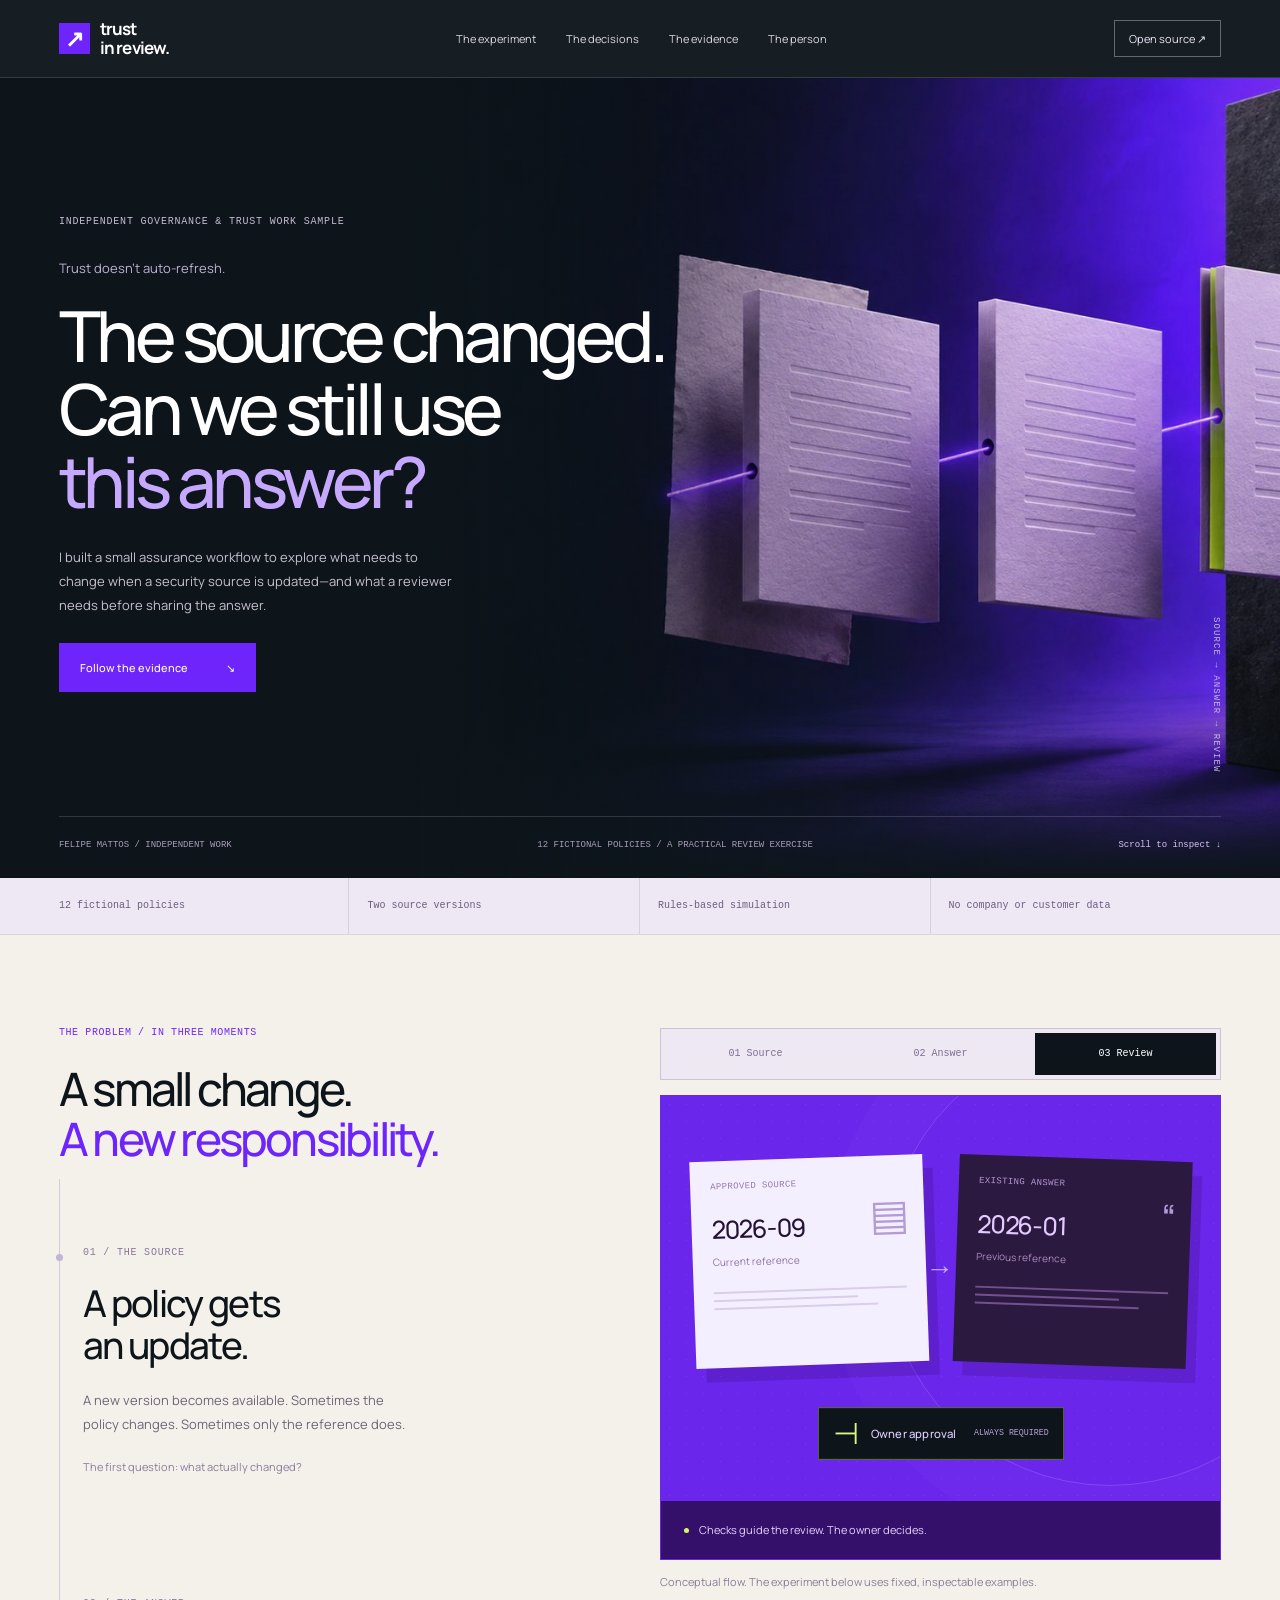
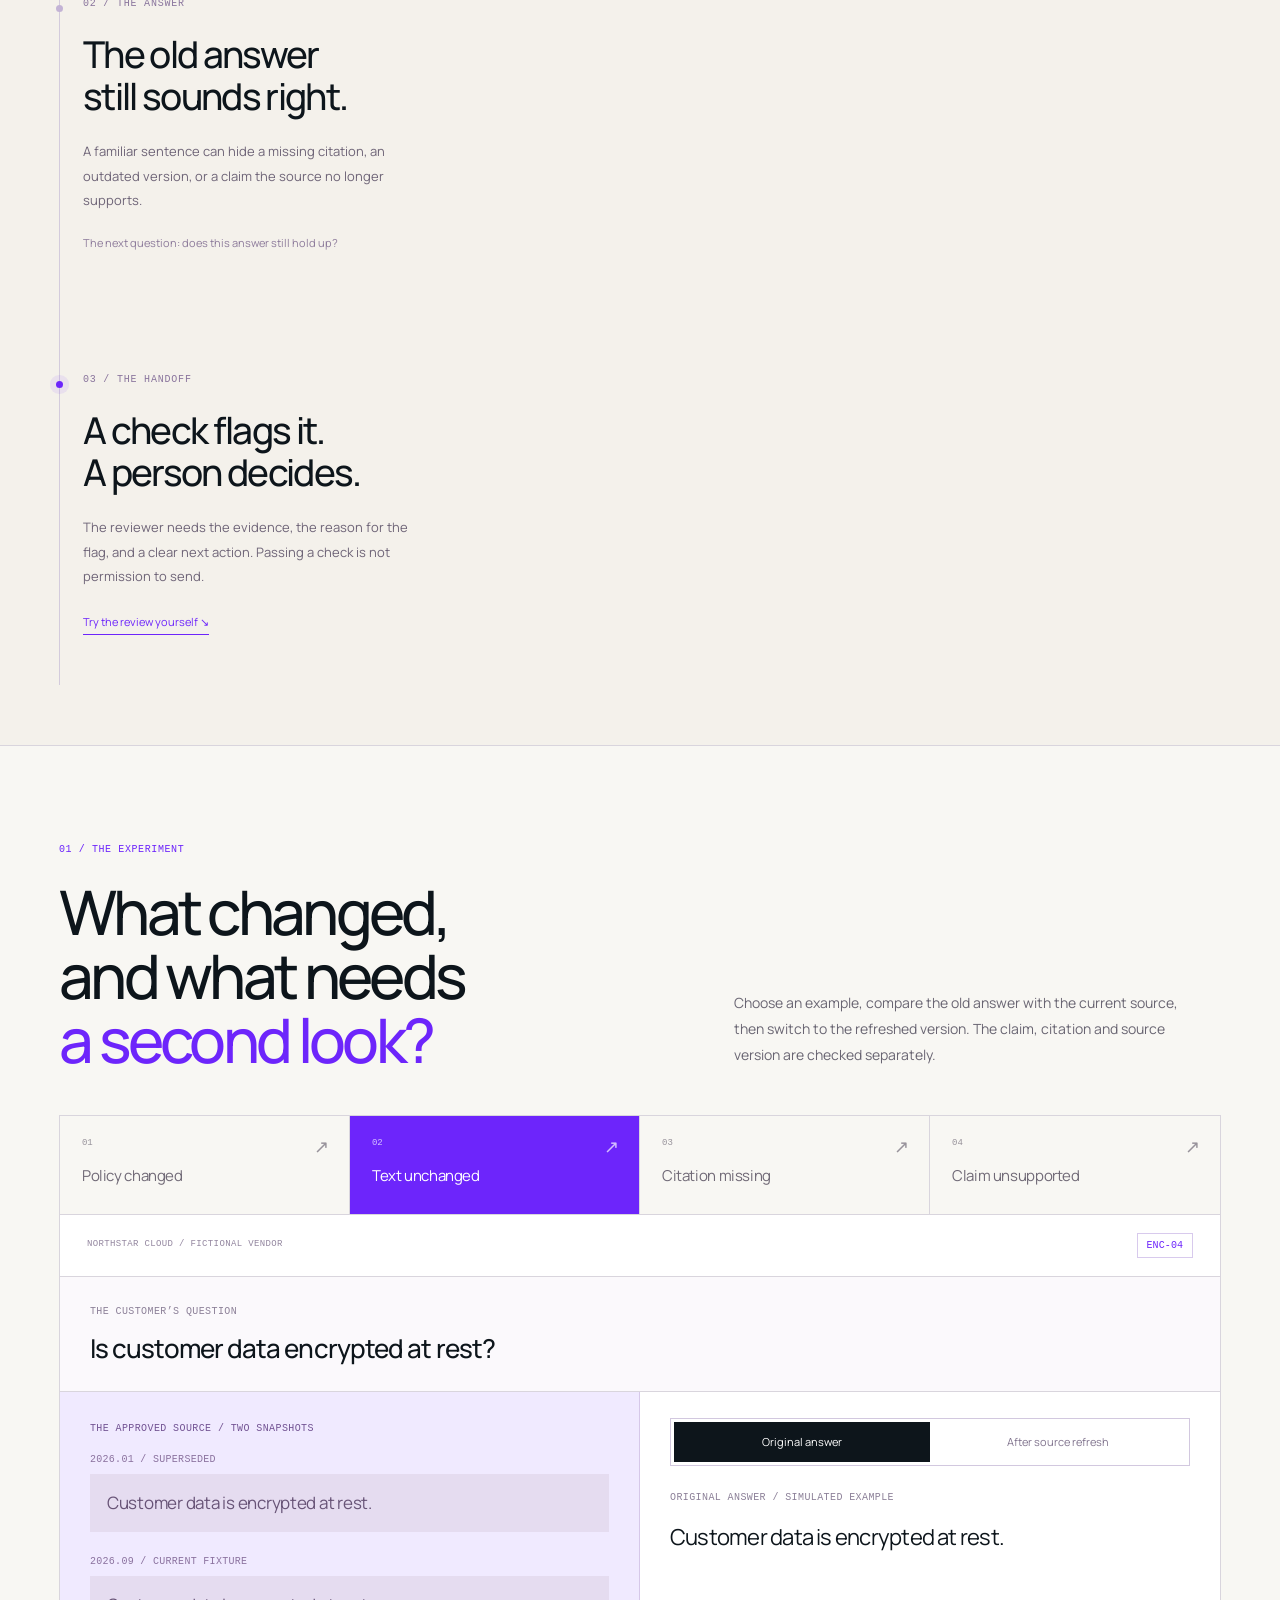
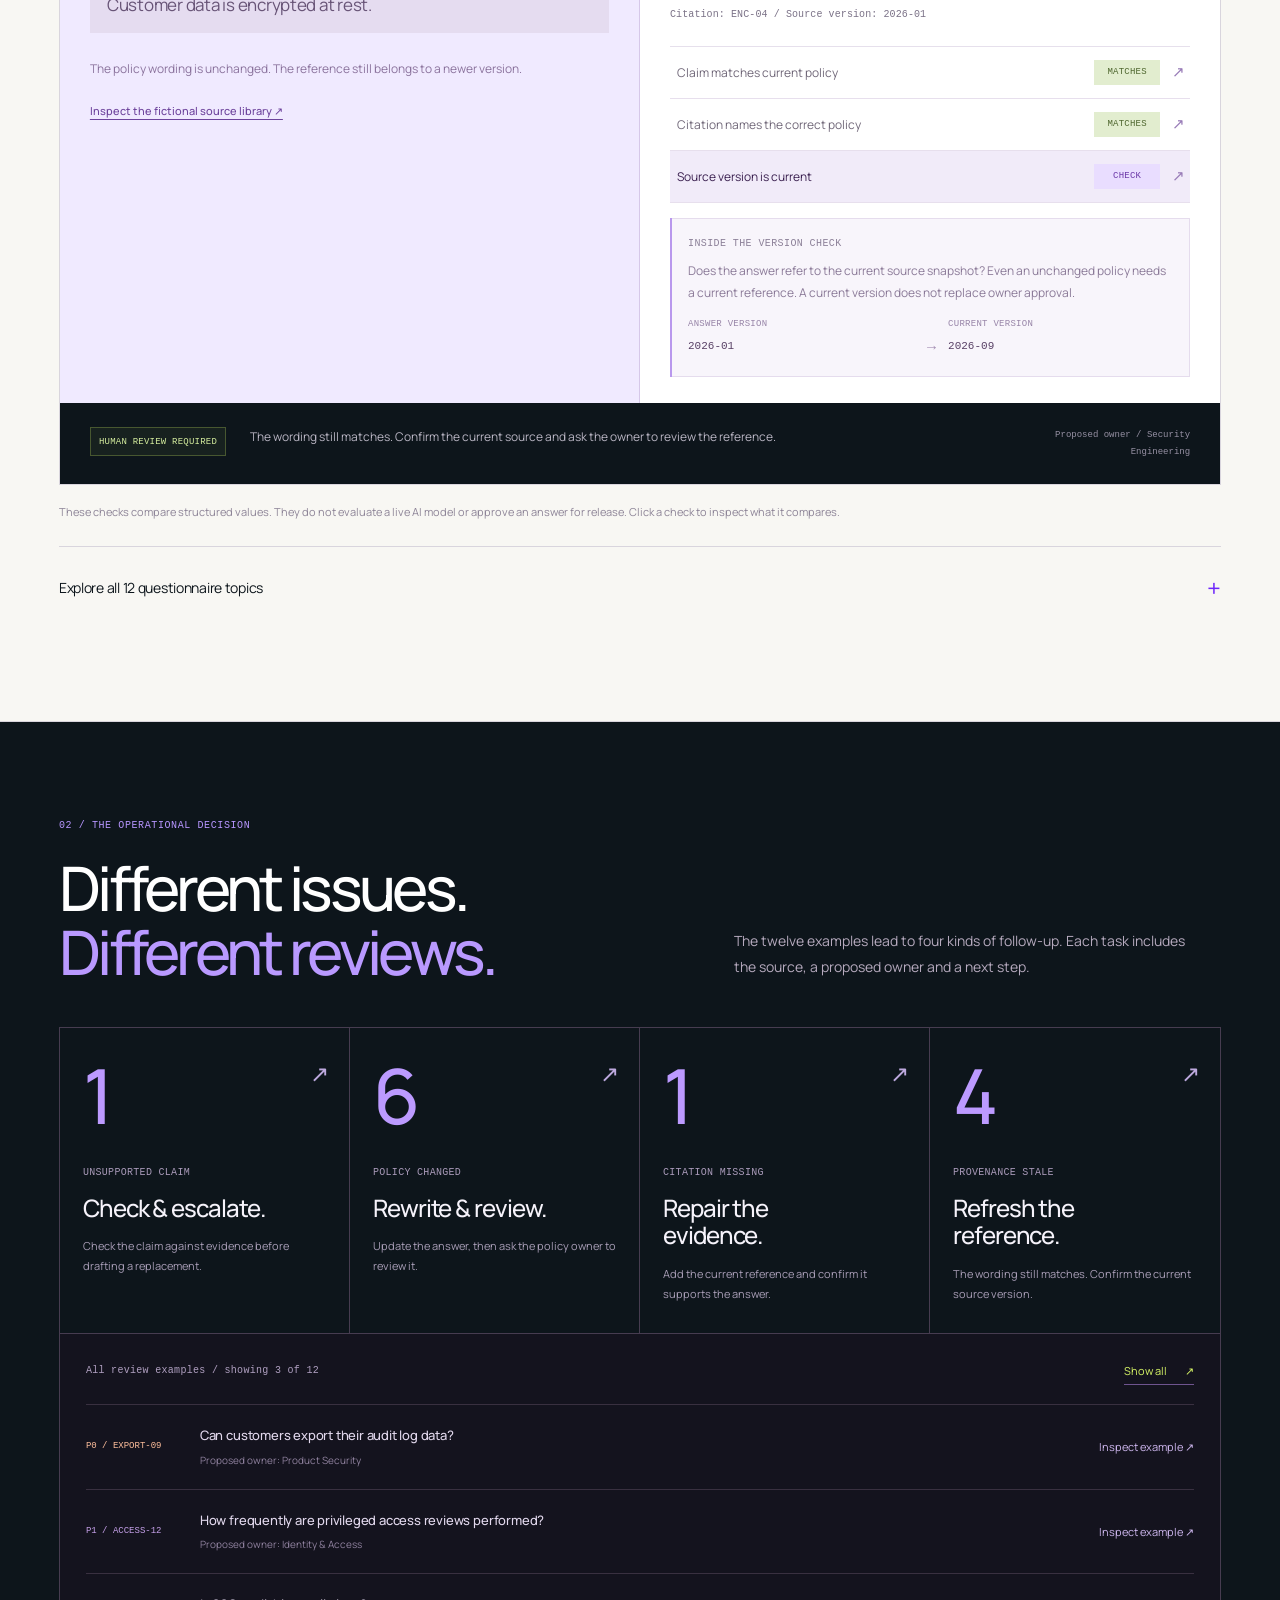
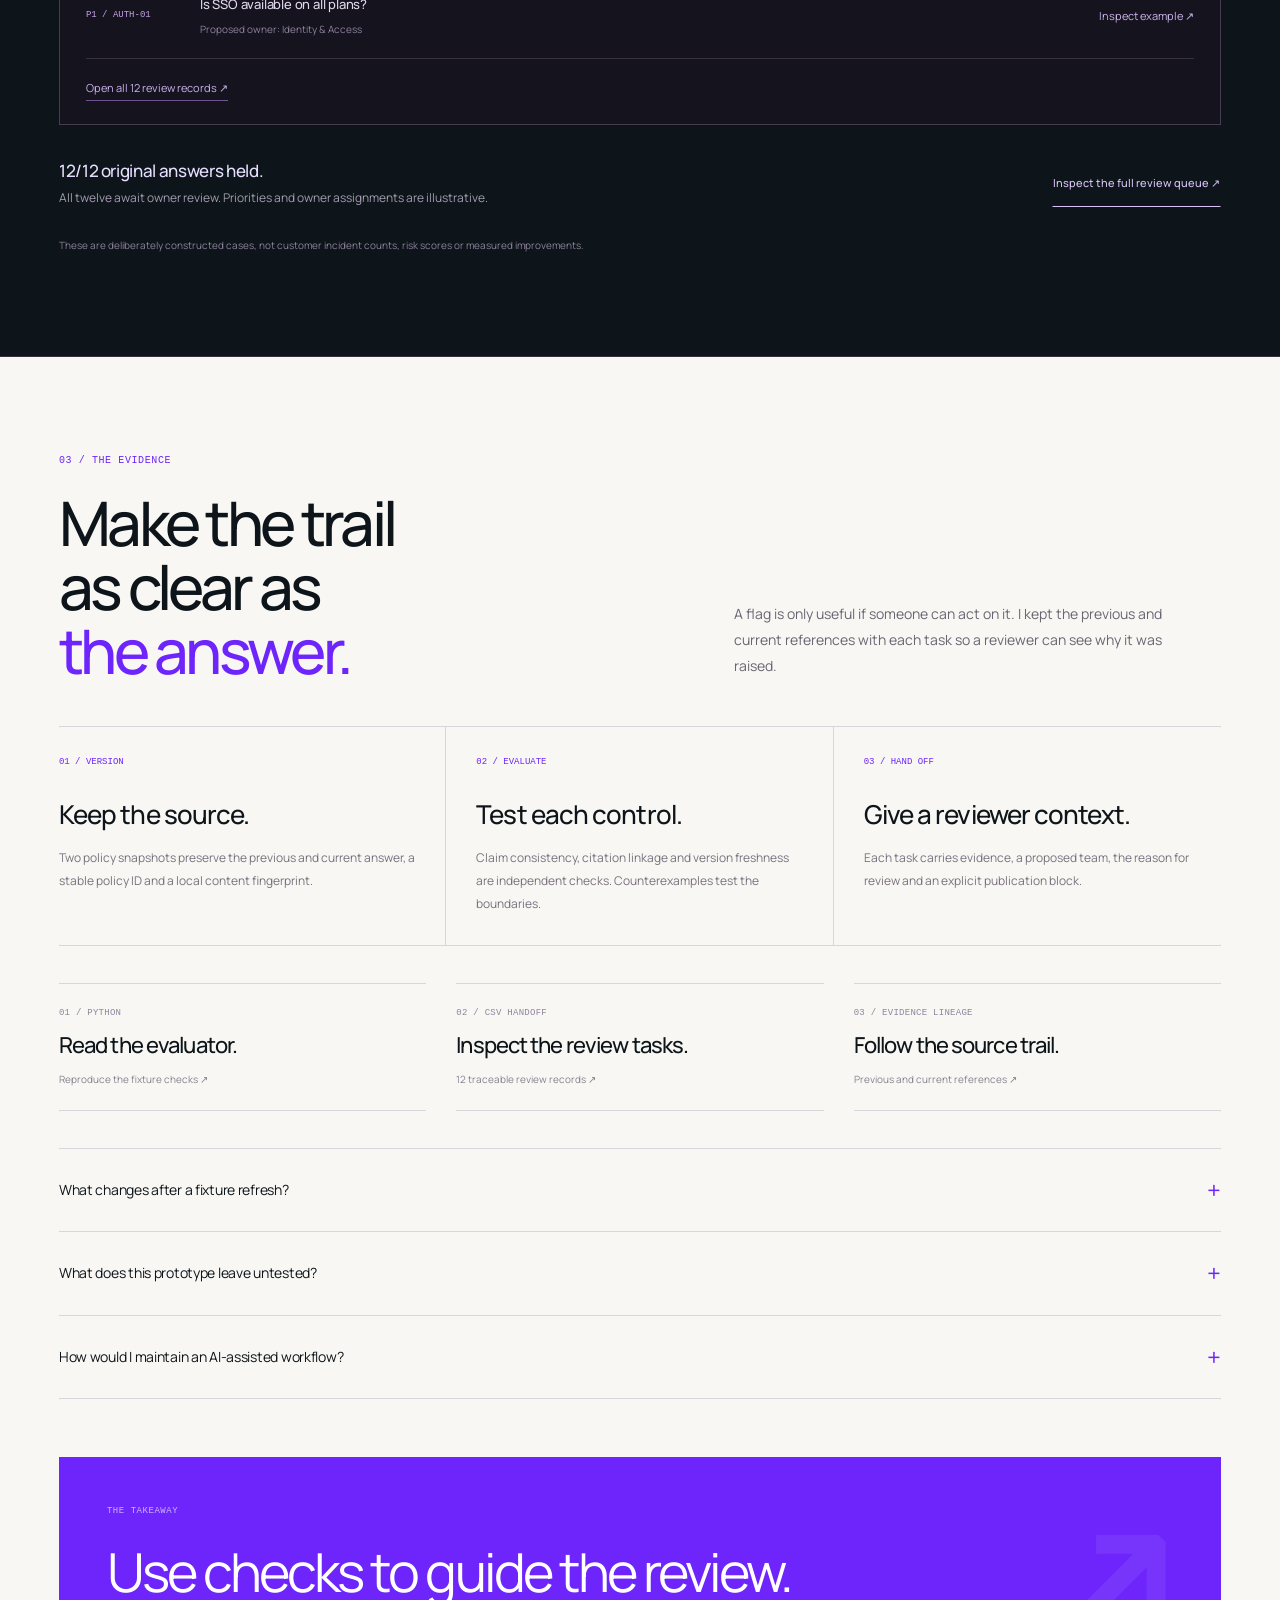
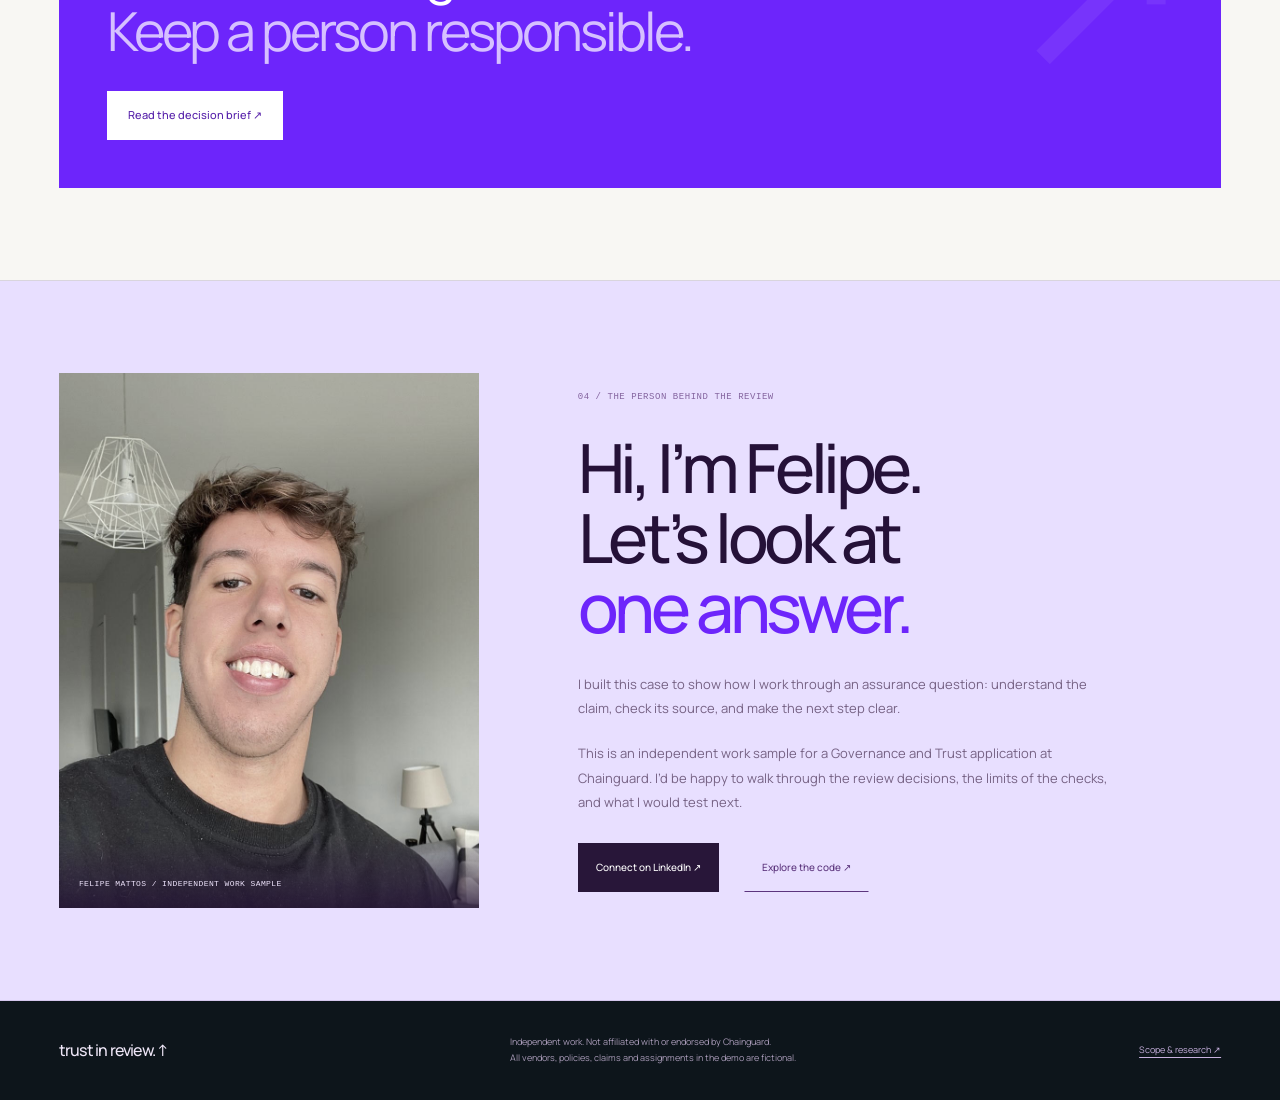
==== commit 9abda393: "Refine trust case with original art, scroll narrative and interactive review" ====
--- a/index.html
+++ b/index.html
@@ -1,47 +1,214 @@
-<!doctype html><html lang="en"><head><meta charset="utf-8"><meta name="viewport" content="width=device-width,initial-scale=1"><meta name="theme-color" content="#6926ff"><title>Can We Still Trust This Answer? — Felipe Mattos</title><meta name="description" content="An independent Governance and Trust case: trace changing evidence, inspect security answers, and route the right review. Fictional policies; reproducible Python."><style>:root{--ink:#0d151b;--paper:#faf9f6;--white:#fff;--violet:#6d25fb;--violet-dark:#401090;--lavender:#e4d8ff;--muted:#6d6c72;--line:#d6d3d9;--lime:#d8f766;--orange:#ffaf83;--font:Arial,Helvetica,sans-serif;--mono:ui-monospace,SFMono-Regular,Consolas,monospace}*{box-sizing:border-box}html{scroll-behavior:smooth;scroll-padding-top:85px}body{margin:0;color:var(--ink);background:var(--paper);font:16px/1.5 var(--font);-webkit-font-smoothing:antialiased}a{color:inherit;text-underline-offset:4px}button,input,select{font:inherit}button,a,summary{-webkit-tap-highlight-color:transparent}button{cursor:pointer}button:disabled{cursor:default}a:focus-visible,button:focus-visible,input:focus-visible,summary:focus-visible,select:focus-visible{outline:3px solid #a677ff;outline-offset:5px}img,svg{display:block;max-width:100%}h1,h2,h3,p{margin-top:0}h1,h2,h3{font-weight:500}h1,h2{letter-spacing:-.065em}h3{letter-spacing:-.035em}button{border-radius:0}.wrap{width:calc(100% - 64px);max-width:1440px;margin-inline:auto}.sr-only{position:absolute;width:1px;height:1px;padding:0;margin:-1px;overflow:hidden;clip:rect(0,0,0,0);white-space:nowrap;border:0}.skip{position:fixed;top:-90px;left:20px;background:var(--lime);padding:12px 20px;z-index:100}.skip:focus{top:10px}.site-header{position:sticky;top:0;z-index:40;background:#faf9f6f2;border-bottom:1px solid var(--line);backdrop-filter:blur(15px)}.header-inner,.site-header>.wrap{min-height:76px;display:flex;align-items:center;justify-content:space-between;gap:35px}.brand{display:inline-flex;align-items:center;gap:10px;font-size:18px;font-weight:600;letter-spacing:-.05em;text-decoration:none;line-height:1.15}.brand-mark{display:grid;place-items:center;width:27px;height:27px;background:var(--violet);color:#fff;font-size:20px;flex:none}.brand-sub{display:block;font:11px/1.4 var(--mono);letter-spacing:.055em;color:var(--muted);margin-top:4px}.nav{display:flex;gap:30px;align-items:center}.nav a{font-size:13px;letter-spacing:-.02em;text-decoration:none;position:relative}.nav a:after{content:"";display:block;position:absolute;left:0;right:100%;height:1px;bottom:-5px;background:var(--violet);transition:right .25s}.nav a:hover:after,.nav a[aria-current=location]:after{right:0}.header-cta{font-size:12px;text-decoration:none;border-bottom:1px solid var(--ink);padding:5px 0}.header-cta span{margin-left:18px}.nav-toggle{display:none}.hero{overflow:hidden;padding:40px 0 0}.hero-topline{display:flex;justify-content:space-between;align-items:center;gap:30px;border-bottom:1px solid var(--line);padding-bottom:18px;margin-bottom:39px}.eyebrow{font:11px/1.5 var(--mono);letter-spacing:.06em;text-transform:uppercase;margin:0 0 20px}.hero-topline .eyebrow{margin:0}.hero-topline>span{font:11px/1.5 var(--mono);color:var(--muted)}.hero-title,.hero h1{font-size:clamp(72px,10vw,150px);font-weight:500;line-height:.94;letter-spacing:-.079em;margin:0 0 34px;max-width:1300px}.hero-title em,.hero-title span,.hero h1 em{font-style:normal;color:var(--violet)}.hero-bottom{display:grid;grid-template-columns:1fr 1fr;gap:45px;margin-bottom:44px;align-items:end}.hero-index{font:11px/1.6 var(--mono);color:var(--muted);max-width:220px}.hero-subtitle{font-size:21px;line-height:1.4;letter-spacing:-.025em;max-width:550px;margin:0 0 22px}.hero-actions{display:flex;align-items:center;gap:21px;flex-wrap:wrap}.button{display:inline-flex;justify-content:space-between;gap:35px;align-items:center;text-decoration:none;border:1px solid var(--ink);padding:13px 18px;min-height:46px;font-size:12px;background:transparent;transition:background .2s,color .2s}.button.primary{background:var(--ink);color:#fff}.button.primary:hover{background:var(--violet);border-color:var(--violet)}.button.secondary{border-color:transparent;padding-inline:0;gap:20px;border-bottom:1px solid currentColor}.button.secondary:hover{color:var(--violet)}.hero-art{position:relative;isolation:isolate;background:var(--violet);color:white;min-height:390px;display:flex;align-items:center;justify-content:center;overflow:hidden;margin-inline:-32px;padding:70px 70px 60px}.hero-art:before{content:"";position:absolute;inset:0;z-index:-1;background-image:radial-gradient(#ffffff3d .7px,transparent .7px);background-size:20px 20px;opacity:.45;mask-image:linear-gradient(90deg,#000,transparent 70%)}.hero-art:after{content:"";position:absolute;width:600px;height:600px;border:1px solid #ffffff28;border-radius:50%;right:-80px;top:-210px;z-index:-1;box-shadow:0 0 0 90px #ffffff09,0 0 0 180px #ffffff04}.evidence-spine{display:flex;align-items:center;justify-content:center;gap:0;width:100%;max-width:1100px;position:relative}.spine-node{position:relative;background:#ffffff0c;border:1px solid #cbb5ff;width:230px;min-height:155px;padding:23px 24px;display:flex;flex-direction:column;justify-content:space-between;box-shadow:8px 8px 0 #3911844f}.spine-node .panel-label,.spine-node small{font:11px/1.5 var(--mono);color:#d0b9ff}.spine-node strong{font-size:30px;line-height:1.05;font-weight:500;letter-spacing:-.045em;margin:12px 0}.spine-node.is-source{transform:rotate(-4deg)}.spine-node.is-answer{transform:rotate(3deg);background:#f1eaff;color:#211336;border-color:#f1eaff;z-index:2}.spine-node.is-answer .panel-label,.spine-node.is-answer small{color:#78529e}.spine-node.is-gate{background:var(--ink);border-color:var(--ink);transform:rotate(-3deg)}.spine-node.is-gate strong{color:var(--lime)}.spine-link{height:1px;min-width:70px;flex:1;max-width:110px;background:#d6c2ff;position:relative}.spine-link:after{content:"↗";position:absolute;right:-1px;top:-18px;font-size:23px;transform:rotate(45deg)}.art-note{position:absolute;bottom:21px;left:32px;font:11px/1.5 var(--mono);color:#d6bfff;letter-spacing:.045em}.scope-strip{border-bottom:1px solid var(--line);background:#f0edf4}.scope-strip>.wrap{display:grid;grid-template-columns:repeat(4,1fr)}.scope-item{display:flex;align-items:baseline;gap:12px;padding:22px 25px;border-right:1px solid #d8d2df;font-size:11px;color:#6f657a}.scope-item:first-child{padding-left:0}.scope-item:last-child{border:0}.scope-item strong{font-size:31px;font-weight:500;letter-spacing:-.06em;color:var(--ink)}.section{padding:104px 0;border-bottom:1px solid var(--line)}.section-heading{display:grid;grid-template-columns:1fr 1.4fr;gap:80px;align-items:start;margin-bottom:46px}.section-label{font:11px/1.5 var(--mono);letter-spacing:.05em;color:var(--violet);text-transform:uppercase;margin:4px 0 0}.section-heading h2,.section h2{font-size:clamp(40px,4.4vw,66px);font-weight:500;line-height:1.03;margin:0 0 24px}.section-copy{font-size:17px;line-height:1.6;letter-spacing:-.02em;color:var(--muted);max-width:650px;margin:0}.editorial-statement{font-size:clamp(30px,4.4vw,65px);line-height:1.13;letter-spacing:-.05em;max-width:1300px;margin:0 0 70px}.editorial-statement em{font-style:normal;color:var(--violet)}.section-dark{background:var(--ink);color:#fff;border-color:#313b44}.section-dark .section-copy{color:#a6aab1}.section-dark .section-label{color:#b796ff}.section-violet{background:#e9e0ff;border-color:#d4c6ed}.case-tabs{display:grid;grid-template-columns:repeat(4,minmax(0,1fr));gap:0;margin-bottom:0;border:1px solid var(--line);border-bottom:0}.case-tab{display:flex;flex-direction:column;gap:8px;align-items:flex-start;background:transparent;color:#717077;border:0;border-right:1px solid var(--line);padding:21px 21px;min-height:95px;text-align:left;font-size:13px;line-height:1.3;transition:background .2s,color .2s}.case-tab:last-child{border-right:0}.case-tab small,.case-tab .record-id{font:11px/1.4 var(--mono);letter-spacing:.04em}.case-tab strong{font-weight:500;font-size:16px;letter-spacing:-.025em}.case-tab:hover{background:#eee9f6}.case-tab.is-active,.case-tab[aria-selected=true],.case-tab[aria-pressed=true]{background:var(--violet);color:white}.experiment{border:1px solid var(--line);background:white}.experiment-topline{display:flex;align-items:center;justify-content:space-between;gap:25px;padding:22px 25px;border-bottom:1px solid var(--line)}.experiment-topline .record-id{margin-right:15px}.record-id{font:11px/1.4 var(--mono);letter-spacing:.02em;color:#8d819d}.phase-switch{display:flex;border:1px solid #d0c6dd;padding:3px}.phase-button{background:transparent;border:0;color:#81748e;min-height:35px;padding:7px 14px;font-size:11px}.phase-button[aria-pressed=true],.phase-button[aria-selected=true],.phase-button.is-active{background:var(--ink);color:white}.experiment-grid{display:grid;grid-template-columns:1fr 1fr}.question-panel,.answer-panel,.source-panel{padding:30px}.question-panel{border-right:1px solid var(--line);background:#f4f2f7}.panel-label{font:11px/1.5 var(--mono);letter-spacing:.04em;text-transform:uppercase;color:#8c8098;margin:0 0 18px;display:block}.question-panel h3,.question-panel .question,.question-panel blockquote{font-size:27px;line-height:1.25;letter-spacing:-.035em;font-weight:500;margin:0 0 25px}.question-panel p{font-size:14px;color:#70677a}.answer-copy{font-size:23px;line-height:1.4;letter-spacing:-.035em;margin-bottom:22px;max-width:540px}.source-panel{background:#f0eaff;border-top:1px solid #d5c6f0;grid-column:1/-1}.source-panel .panel-label{color:#725393}.source-diff{display:grid;grid-template-columns:1fr 1fr;gap:20px;font-size:14px;line-height:1.6}.source-diff p{margin:0}.diff-remove{background:#f6e3dc;color:#91523d;padding:13px 17px;text-decoration:line-through;text-decoration-color:#b07964}.diff-add{background:#dce9d1;color:#415d35;padding:13px 17px}.finding-list{border-top:1px solid #ded6e7;margin-top:22px;padding-top:18px;display:grid;grid-template-columns:repeat(3,1fr);gap:18px}.finding{font-size:12px;color:#746780;line-height:1.5}.finding strong{color:#30223e;display:block;font-size:13px;font-weight:500;margin-bottom:5px}.status{display:inline-flex;align-items:center;gap:6px;font:11px/1.4 var(--mono);text-transform:uppercase;letter-spacing:.035em;min-height:25px;padding:5px 9px;background:#eee7f6;color:#6d508d}.status.blocked{background:#fce4d8;color:#9b471e}.status.review{background:#e9ddff;color:#6b37a8}.status.pass{background:#e2edcf;color:#4e662e}.gate-banner{display:flex;align-items:center;justify-content:space-between;gap:25px;padding:22px 25px;background:var(--ink);color:#e2e0e7;font-size:13px;line-height:1.5}.gate-banner strong{font:11px/1.4 var(--mono);text-transform:uppercase;color:var(--orange)}.gate-banner.is-refreshed strong,.gate-banner.pass strong{color:var(--lime)}.flow-grid{display:grid;grid-template-columns:repeat(4,minmax(0,1fr));border-top:1px solid #3c434c;border-bottom:1px solid #3c434c}.flow-step{padding:28px 25px;border-right:1px solid #3c434c}.flow-step:first-child{padding-left:0}.flow-step:last-child{border:0}.step-index{font:11px/1.5 var(--mono);color:#a77cff;display:block;margin-bottom:34px}.flow-step h3{font-size:25px;line-height:1.1;margin-bottom:15px}.flow-step p{font-size:13px;line-height:1.6;color:#a5a8b1;margin-bottom:0}.queue-summary{margin-top:45px}.queue-grid{display:grid;grid-template-columns:repeat(4,minmax(0,1fr));border:1px solid var(--line)}.queue-item{padding:28px 25px;border-right:1px solid var(--line);display:flex;flex-direction:column;min-height:230px;text-decoration:none;transition:background .2s}.queue-item:last-child{border:0}.queue-item:hover{background:#eee6fc}.queue-count{font-size:70px;letter-spacing:-.075em;line-height:1;font-weight:500;display:block;margin-bottom:20px}.queue-item h3{font-size:20px;margin:0 0 10px}.queue-item p{font-size:12px;color:#726a7c;line-height:1.6;margin:0}.queue-item .source-link{margin-top:auto;padding-top:20px}.evidence-grid{display:grid;grid-template-columns:repeat(2,minmax(0,1fr));gap:0 40px;margin-top:40px}.evidence-item{border-top:1px solid var(--line);padding:23px 0}.evidence-item h3{font-size:21px;margin-bottom:10px}.evidence-item p{font-size:14px;color:var(--muted)}.source-link{font-size:12px;font-weight:500;text-underline-offset:5px;text-decoration-thickness:1px;color:var(--violet)}details{border-top:1px solid var(--line);padding:22px 0}summary{list-style:none;cursor:pointer;display:flex;align-items:center;justify-content:space-between;gap:25px;font-size:15px;letter-spacing:-.02em}summary::-webkit-details-marker{display:none}summary:after{content:"+";font-size:24px;color:var(--violet);font-weight:400}details[open] summary:after{content:"−"}summary small{display:block;font-size:11px;color:var(--muted);margin-top:5px;letter-spacing:0}details p,details li{font-size:13px;color:var(--muted);line-height:1.6}details p{margin:20px 0 0}details .source-link{display:inline-block;margin-top:17px}.decision-callout{background:var(--violet);color:white;padding:55px;margin-top:65px;position:relative;overflow:hidden}.decision-callout:after{content:"↗";position:absolute;right:35px;top:10px;font-size:230px;color:#ffffff12;line-height:1;pointer-events:none}.decision-callout .eyebrow{color:#d3bcff}.decision-callout h2{max-width:850px;font-size:clamp(38px,4vw,60px);margin-bottom:24px}.decision-callout p{max-width:700px;color:#dbcaff;font-size:16px;line-height:1.6}.decision-callout .button{color:white;border-color:#b68aff;margin-top:10px}.decision-callout .button.primary{background:white;border-color:white;color:#5620aa}.about-grid{display:grid;grid-template-columns:.75fr 1.25fr;gap:100px;align-items:center}.portrait-frame{position:relative;overflow:hidden;max-width:400px;aspect-ratio:4/5.1;background:#cfc2e3}.portrait-frame img{width:100%;height:100%;object-fit:cover;object-position:50% 42%;filter:saturate(.65)}.portrait-caption{position:absolute;bottom:0;left:0;right:0;background:linear-gradient(transparent,#0d151be8);padding:40px 22px 20px;color:#fff;font:11px/1.5 var(--mono);letter-spacing:.04em}.about-copy .eyebrow{color:#b68fff}.about-copy h2{font-size:clamp(45px,5.2vw,76px);line-height:1;max-width:650px;margin-bottom:27px}.about-copy p{font-size:16px;line-height:1.7;max-width:580px;color:#a6a9b2}.about-copy .personal-note{font-size:12px;color:#858191;margin-top:24px}.about-links{display:flex;gap:20px;flex-wrap:wrap;margin-top:30px}.section-dark .button{border-color:#89929b;color:#fff}.section-dark .button.primary{background:#b895ff;border-color:#b895ff;color:#161021}.section-dark .button.secondary:hover{color:#c9adff}.site-footer{padding:30px 0;background:var(--ink);color:#92929f;border-top:1px solid #343b45}.footer-inner{display:flex;align-items:center;justify-content:space-between;gap:35px;font-size:11px}.footer-inner .brand{color:#eceaf2;font-size:17px}.footer-inner p{max-width:650px;font-size:11px;margin:0;line-height:1.6}.footer-inner>a:last-child{font-size:11px;white-space:nowrap}.reveal{opacity:1}.js .reveal{opacity:0;transform:translateY(18px);transition:opacity .6s ease,transform .6s ease}.js .reveal.in-view{opacity:1;transform:none}@keyframes spineFloat{0%,100%{translate:0 0}50%{translate:0 -7px}}.spine-node.is-answer{animation:spineFloat 6s ease-in-out infinite}@media(min-width:1600px){.hero-art{margin-inline:calc((1440px - 100vw)/2);padding-inline:calc((100vw - 1440px)/2 + 70px)}}@media(max-width:1100px){.wrap{width:calc(100% - 48px)}.nav{gap:22px}.hero-title,.hero h1{font-size:clamp(76px,10vw,118px)}.hero-art{margin-inline:-24px;padding:60px 40px}.section-heading{gap:50px}.spine-node{width:215px;min-height:150px;padding:22px}.spine-link{min-width:45px}.metric-grid{gap:10px}.case-tab{padding:18px}.queue-item{padding:25px 20px}.flow-step{padding:25px 20px}.about-grid{gap:60px}}@media(max-width:850px){.header-cta{display:none}.nav{gap:20px}.hero-bottom{grid-template-columns:.6fr 1.4fr}.hero-subtitle{font-size:19px}.spine-node{width:190px;padding:18px;min-height:140px}.spine-node strong{font-size:26px}.spine-link{min-width:30px}.section-heading{grid-template-columns:.7fr 1.3fr;gap:30px}.question-panel,.answer-panel,.source-panel{padding:24px}.answer-copy{font-size:20px}.queue-grid{grid-template-columns:repeat(2,minmax(0,1fr))}.queue-item{border-bottom:1px solid var(--line)}.queue-item:nth-child(2){border-right:0}.queue-item:nth-child(3),.queue-item:nth-child(4){border-bottom:0}.flow-grid{grid-template-columns:repeat(2,minmax(0,1fr))}.flow-step:nth-child(2){border-right:0}.flow-step:nth-child(1),.flow-step:nth-child(2){border-bottom:1px solid #3c434c}.flow-step:nth-child(3){padding-left:0}.about-grid{gap:40px}.about-copy h2{font-size:53px}}@media(max-width:700px){html{scroll-padding-top:79px}.wrap{width:calc(100% - 32px)}.header-inner,.site-header>.wrap{min-height:69px;gap:20px}.brand{font-size:17px}.brand-mark{width:25px;height:25px;font-size:18px}.nav-toggle{display:flex;align-items:center;justify-content:center;gap:12px;background:transparent;border:0;border-bottom:1px solid #8a818f;padding:8px 0;min-width:52px;min-height:40px;font-size:12px}.nav{display:none;position:absolute;top:69px;left:0;right:0;background:var(--paper);border-bottom:1px solid var(--line);padding:12px 17px 20px;flex-direction:column;align-items:stretch;gap:0}.nav.is-open{display:flex}.nav a{padding:13px 0;font-size:17px;border-bottom:1px solid #e9e4ee}.nav a:after{display:none}.hero{padding-top:25px}.hero-topline{padding-bottom:15px;margin-bottom:29px;gap:15px;align-items:flex-start}.hero-topline .eyebrow{font-size:11px;max-width:210px}.hero-topline>span{font-size:11px;text-align:right;max-width:90px}.hero-title,.hero h1{font-size:clamp(60px,11.8vw,83px);line-height:.96;letter-spacing:-.074em;margin-bottom:28px}.hero-bottom{grid-template-columns:1fr;gap:20px;margin-bottom:30px}.hero-index{max-width:100%;font-size:11px}.hero-subtitle{font-size:18px;line-height:1.45;max-width:500px;margin-bottom:20px}.hero-actions{gap:18px}.button{padding:12px 16px;font-size:11px;gap:22px;min-height:45px}.hero-art{margin-inline:-16px;min-height:360px;padding:48px 25px 55px}.evidence-spine{flex-wrap:wrap;justify-content:center;gap:0;max-width:440px}.spine-node{width:145px;min-height:125px;padding:16px}.spine-node strong{font-size:24px}.spine-node .panel-label,.spine-node small{font-size:11px}.spine-link{min-width:25px;flex:none;width:30px}.spine-node.is-gate{display:none}.spine-link:last-of-type{display:none}.art-note{font-size:11px;left:17px;right:17px;bottom:16px}.scope-strip>.wrap{grid-template-columns:repeat(2,minmax(0,1fr))}.scope-item{padding:14px 15px;gap:10px;font-size:11px}.scope-item:first-child,.scope-item:nth-child(3){padding-left:0}.scope-item:nth-child(1),.scope-item:nth-child(2){border-bottom:1px solid #d8d2df}.scope-item:nth-child(2){border-right:0}.scope-item strong{font-size:27px}.section{padding:64px 0}.section-heading{display:block;margin-bottom:30px}.section-label{margin:0 0 22px}.section h2,.section-heading h2{font-size:clamp(36px,7.1vw,49px);line-height:1.05;margin-bottom:20px}.section-copy{font-size:15px}.editorial-statement{font-size:34px;margin-bottom:40px}.case-tabs{grid-template-columns:repeat(2,minmax(0,1fr))}.case-tab{padding:16px;min-height:90px;font-size:12px;gap:8px}.case-tab:nth-child(2){border-right:0}.case-tab:nth-child(1),.case-tab:nth-child(2){border-bottom:1px solid var(--line)}.case-tab strong{font-size:15px}.case-tab small,.case-tab .record-id{font-size:11px}.experiment-topline{padding:20px;flex-direction:column;align-items:stretch;gap:17px}.experiment-grid{grid-template-columns:1fr}.question-panel,.answer-panel,.source-panel{padding:23px 20px}.question-panel{border-right:0;border-bottom:1px solid var(--line)}.question-panel h3,.question-panel .question,.question-panel blockquote{font-size:24px;margin-bottom:20px}.question-panel p{font-size:13px}.answer-copy{font-size:22px;margin-bottom:18px}.panel-label{font-size:11px;margin-bottom:15px}.source-diff{grid-template-columns:1fr;gap:12px;font-size:13px}.finding-list{grid-template-columns:1fr;gap:13px}.finding{font-size:12px}.finding strong{font-size:13px}.gate-banner{padding:20px;flex-direction:column;align-items:flex-start;gap:12px;font-size:12px}.phase-switch{width:100%}.phase-button{flex:1;font-size:11px;padding:8px 12px;min-height:37px}.flow-step{padding:24px 20px}.flow-step h3{font-size:23px}.flow-step p{font-size:12px}.step-index{margin-bottom:25px}.queue-item{padding:24px 20px;min-height:230px}.queue-count{font-size:60px}.queue-item h3{font-size:20px}.queue-item p{font-size:12px}.evidence-grid{grid-template-columns:1fr;gap:0;margin-top:28px}.evidence-item{padding:22px 0}.evidence-item h3{font-size:20px}.evidence-item p{font-size:13px}.decision-callout{padding:32px 25px;margin-top:40px}.decision-callout h2{font-size:35px}.decision-callout p{font-size:14px}.decision-callout:after{font-size:150px;right:15px;top:20px}.about-grid{grid-template-columns:1fr;gap:35px}.portrait-frame{max-width:320px;aspect-ratio:4/4.9}.about-copy h2{font-size:45px}.about-copy p{font-size:15px}.about-links{gap:20px}.footer-inner{align-items:flex-start;flex-direction:column;gap:20px}}@media(max-width:390px){.hero-title,.hero h1{font-size:57px}.hero-subtitle{font-size:17px}.hero-art{padding-inline:19px}.spine-node{width:139px;padding:15px}.spine-link{width:23px;min-width:23px}.spine-node strong{font-size:22px}.hero-topline .eyebrow{font-size:11px}.section h2{font-size:35px}.case-tab{padding:15px 12px}.case-tab strong{font-size:14px}.queue-item{padding:22px 15px}.queue-item h3{font-size:18px}.flow-step{padding-right:15px}.flow-step h3{font-size:21px}.about-copy h2{font-size:41px}.decision-callout h2{font-size:32px}}@media(prefers-reduced-motion:reduce){html{scroll-behavior:auto}*,*:before,*:after{transition:none!important;animation:none!important}.js .reveal{opacity:1;transform:none}}
-@media(max-width:700px){.hero-art{padding-block:44px 58px;min-height:500px}.evidence-spine{flex-direction:column;max-width:100%}.spine-node{width:min(255px,78%);min-height:105px;padding:16px 20px}.spine-node strong{font-size:25px;margin:7px 0}.spine-node.is-gate{display:flex}.spine-link,.spine-link:last-of-type{display:block;height:24px;width:1px;min-width:1px;flex:none}.spine-link:after{display:none}.spine-node .panel-label,.spine-node small{font-size:11px}}
-/* Integration with the evidence-first case-study template. */
-.hero-bottom{grid-template-columns:1fr 1fr 80px;gap:45px}.hero-bottom>.hero-subtitle{font-size:24px;letter-spacing:-.035em;line-height:1.25;margin:0}.hero-description{font-size:16px;line-height:1.6;color:#737078;max-width:420px;margin-bottom:19px}.hero-bottom .hero-index{text-align:right;margin:0;align-self:end}.hero-art{margin-inline:0;min-height:480px;padding-top:65px;padding-bottom:70px}.hero-art .evidence-spine{width:100%;max-width:1080px}.spine-node{width:255px;min-height:255px;justify-content:flex-start;padding:23px 25px}.spine-symbol{font-size:58px;line-height:1;height:67px;font-weight:400;color:#c2a0ff;margin-top:5px}.spine-node.is-answer .spine-symbol{color:#a674e5}.spine-node.is-gate .spine-symbol{color:#b595e8}.spine-node strong{font-size:31px;line-height:1.03;margin:9px 0 15px;max-width:210px}.spine-node .panel-label{font-size:11px;margin-bottom:6px;white-space:nowrap}.spine-version{font:11px/1.5 var(--mono);color:#d6c1ff}.is-answer .spine-version{color:#977fae}.node-footer{font:11px/1.5 var(--mono);letter-spacing:.06em;color:#b799e6;margin-top:24px;padding-top:11px;border-top:1px solid #bd96ff55;display:block}.is-answer .node-footer{color:#895eac;border-color:#b391d45c}.is-gate .node-footer{color:#b6c58e;border-color:#b6c58e50}.spine-link{background:#e1cbff;height:1px;min-width:55px;max-width:95px}.spine-link>span{display:none}.spine-link:after{content:"→";transform:none;top:-20px;font-size:24px}.art-note{display:flex;justify-content:space-between;gap:25px;left:32px;right:32px;width:auto;max-width:none;bottom:24px;font-size:11px}.scope-item{font:11px/1.5 var(--mono);padding-block:22px;line-height:1.5}.section-heading{grid-template-columns:1.2fr 1fr;align-items:end;gap:90px}.section-heading .section-label{margin-bottom:24px}.section-heading h2{font-size:clamp(42px,4.8vw,74px);line-height:1.01;margin:0}.section-heading h2 em,.about-copy h2 em{font-style:normal;color:var(--violet)}.section-dark .section-heading h2 em{color:#b999ff}.section-heading>.section-copy{padding-bottom:4px;max-width:470px}.case-tab{display:grid;grid-template-columns:1fr auto;gap:8px;font-size:16px;letter-spacing:-.035em;line-height:1.25;position:relative;padding:22px 23px}.case-tab>span:first-child{font:11px/1.4 var(--mono);letter-spacing:0;grid-column:1/-1;opacity:.7}.case-tab>span:last-child{position:absolute;right:21px;top:20px;font-size:17px;opacity:.7}.experiment-topline{font:11px/1.5 var(--mono);letter-spacing:.03em;min-height:64px;padding-block:18px}.experiment-topline .record-id{margin:0;color:var(--violet);border:1px solid #d8caed;padding:4px 9px}.experiment>.question-panel{border-right:0;border-bottom:1px solid var(--line);padding:28px 30px;background:#faf8fc}.question-panel .panel-label{margin-bottom:14px}.question-panel h3{margin:0;font-size:28px}.experiment-grid{grid-template-columns:1fr 1fr}.experiment-grid>.source-panel{grid-column:auto;border-top:0;border-right:1px solid #d6c8e9;background:#f0eaff;padding:29px 30px}.answer-panel{padding:27px 30px;display:flex;flex-direction:column;align-items:stretch}.answer-panel .phase-switch{margin-bottom:26px;align-self:flex-start}.answer-panel .answer-copy{font-size:22px;line-height:1.5;margin:0 0 18px}.answer-panel .record-id{font-size:11px;margin-bottom:0;color:#7b7287}.source-diff{display:block}.source-diff>.record-id{display:block;font-size:11px;color:#8b729f;letter-spacing:.03em;margin-bottom:7px}.source-diff p{font-size:17px;line-height:1.45;letter-spacing:-.015em;margin:0 0 20px;padding:15px 17px}.source-diff.is-unchanged .diff-remove{text-decoration:none;background:#e6ddf1;color:#665278}.source-diff.is-unchanged .diff-add{background:#e6ddf1;color:#665278}.source-context{font-size:12px;line-height:1.6;color:#8b739d;margin:20px 0 15px}.source-panel .source-link{font-size:11px;color:#6d439c}.finding-list{display:block;margin-top:24px;padding-top:0;border-color:#e6e0ec}.finding{display:flex;justify-content:space-between;align-items:center;gap:17px;padding:11px 0;border-bottom:1px solid #eee8f2;font-size:11px;color:#716879}.finding .status{min-width:55px;justify-content:center;font-size:11px;line-height:1;padding:6px}.gate-banner{align-items:flex-start;gap:24px;padding:24px 30px}.gate-banner>.status{flex:none;border:1px solid #7d533d;background:#30211a;color:#ffc89e;min-height:30px;font-size:11px;white-space:nowrap}.gate-banner>p{margin:0;font-size:13px;color:#b9bdc8;max-width:650px}.gate-owner{font:11px/1.6 var(--mono);color:#929aa7;text-align:right;max-width:200px;flex:none}.experiment-limit{font-size:11px;color:#8d8497;max-width:870px;line-height:1.6;margin:17px 0 25px}.more-cases{padding:22px 0}.more-cases>label{display:block;font-size:11px;color:#83768f;margin:20px 0 8px}.more-cases select{font-size:13px;background:white;border:1px solid #cfc3de;padding:12px 14px;max-width:100%;width:600px;min-height:44px;color:#44374e;border-radius:0}.small-note{font-size:11px;line-height:1.7;color:#8a8394;max-width:900px;margin-top:20px}.more-cases>summary>span:last-child,.method-details summary>span:last-child{display:none}.section-dark .queue-grid{border-color:#44404d}.section-dark .queue-item{border-color:#44404d}.section-dark .queue-item:hover{background:#20192b}.queue-item{position:relative;min-height:300px;padding:30px 25px}.queue-count{font-size:80px;line-height:1;font-weight:400;color:#bc9aff;margin-bottom:34px}.queue-kind{font:11px/1.5 var(--mono);letter-spacing:.035em;color:#a299b0;text-transform:uppercase;display:block;margin-bottom:12px}.queue-item strong{font-size:24px;letter-spacing:-.04em;font-weight:500;line-height:1.15;display:block;margin-bottom:15px;color:#f6f3fb}.queue-item>span:not(.queue-count):not(.queue-kind):not(.queue-arrow){font-size:12px;line-height:1.6;color:#a69eb2}.queue-arrow{position:absolute;right:23px;top:28px;color:#bda9de;font-size:23px}.queue-summary{display:flex;justify-content:space-between;align-items:center;gap:30px;margin-top:30px}.queue-summary p{font-size:13px;line-height:1.7;color:#a39caf;margin:0}.queue-summary p strong{font-size:18px;font-weight:500;color:#e8deff;letter-spacing:-.02em}.queue-summary .button{font-size:12px}.section-dark .small-note{color:#6e6e7d;margin-top:30px}.flow-grid{grid-template-columns:repeat(3,minmax(0,1fr));border-color:#d6d3d9}.flow-step{border-color:#d6d3d9;padding:29px 30px}.flow-step h3{font-size:27px;margin-bottom:18px}.flow-step p{color:#7a747f;font-size:14px}.step-index{color:var(--violet);font-size:11px}.evidence-grid{grid-template-columns:repeat(3,minmax(0,1fr));gap:30px;margin:42px 0}.evidence-item{display:flex;flex-direction:column;text-decoration:none;padding:22px 0;gap:12px;border-bottom:1px solid var(--line)}.evidence-item>span:first-child{font:11px/1.5 var(--mono);color:#91839f;letter-spacing:.03em}.evidence-item>strong{font-size:23px;line-height:1.2;letter-spacing:-.04em;font-weight:500}.evidence-item>span:last-child{font-size:11px;color:#898090}.evidence-item:hover>strong{color:var(--violet)}.method-details details:last-child{border-bottom:1px solid var(--line)}#metrics-table{overflow-x:auto;margin-top:22px}#metrics-table table{width:100%;border-collapse:collapse;font-size:12px;min-width:400px;text-align:left}#metrics-table caption{text-align:left;font:11px/1.5 var(--mono);color:#8a7b9a;margin-bottom:13px}#metrics-table th,#metrics-table td{padding:12px 15px;border-bottom:1px solid #ded5e6;font-weight:400}#metrics-table thead th{background:#eee7f6;color:#73518e}#metrics-table tbody td{font-family:var(--mono);color:#684192}.decision-callout{padding:55px}.decision-callout>.section-label{color:#cbaeff;font-size:11px;display:block;margin:0 0 26px}.decision-callout>p{font-size:clamp(40px,5vw,76px);line-height:1.03;letter-spacing:-.06em;color:#fff;max-width:1050px;margin-bottom:33px}.decision-callout>p em{font-style:normal;color:#d4bbff}.section-violet .about-copy .section-label{color:#835fa8;font-size:11px;margin-bottom:26px}.section-violet .about-copy h2{font-size:clamp(45px,5.3vw,80px);line-height:1;letter-spacing:-.065em;margin-bottom:30px;color:#251138}.section-violet .about-copy p{color:#81708f;font-size:15px;max-width:550px}.section-violet .portrait-frame{filter:none;max-width:390px}.section-violet .portrait-frame img{filter:saturate(.7)}.section-violet .about-links .button.primary{background:#281639;border-color:#281639}.section-violet .about-links .button.primary:hover{background:var(--violet);border-color:var(--violet)}@media(max-width:1100px){.hero-bottom{grid-template-columns:.9fr 1fr 50px;gap:30px}.hero-art{margin-inline:0;padding-inline:45px}.spine-node{width:235px;padding:22px}.spine-node strong{font-size:29px}.spine-link{min-width:40px}.section-heading{gap:50px}.gate-banner{flex-wrap:wrap}.gate-banner p{flex:1;min-width:330px}.gate-owner{margin-left:auto;max-width:none}.queue-count{font-size:70px}.queue-item{padding:26px 20px}.queue-item strong{font-size:23px}.flow-step{padding:26px 23px}.evidence-item>strong{font-size:21px}}@media(max-width:850px){.hero-bottom{grid-template-columns:1fr 1fr}.hero-bottom .hero-index{display:none}.hero-art{padding-inline:35px}.spine-node{width:200px;min-height:240px;padding:19px}.spine-node .panel-label{white-space:normal}.spine-node strong{font-size:26px}.spine-link{min-width:23px;max-width:45px}.spine-symbol{font-size:50px}.node-footer{font-size:11px}.section-heading{gap:30px}.queue-item{min-height:280px}.queue-item:nth-child(3){border-right:1px solid #44404d}.flow-grid{grid-template-columns:repeat(3,minmax(0,1fr))}.flow-step:nth-child(1),.flow-step:nth-child(2){border-bottom:0}.flow-step:nth-child(2){border-right:1px solid var(--line)}.flow-step:nth-child(3){padding-left:23px}.flow-step h3{font-size:24px}.flow-step p{font-size:13px}.evidence-grid{gap:20px}.evidence-item>strong{font-size:19px}.experiment-grid>.source-panel,.answer-panel{padding:25px 23px}.source-diff p{font-size:16px}.answer-panel .answer-copy{font-size:21px}.finding{font-size:11px}.queue-summary{align-items:flex-start}.queue-summary .button{max-width:240px}}@media(max-width:700px){.hero-bottom{grid-template-columns:1fr;gap:20px}.hero-bottom>.hero-subtitle{font-size:25px}.hero-description{font-size:14px;max-width:470px;margin-bottom:18px}.hero-art{min-height:0;padding:45px 20px 66px;margin-inline:0}.hero-art .evidence-spine{gap:0;width:100%;flex-direction:column}.spine-node{width:235px;min-height:0;padding:19px 23px;display:grid;grid-template-columns:1fr auto;gap:0;box-shadow:6px 6px 0 #3911844f}.spine-node .panel-label{grid-column:1/-1;white-space:normal;margin:0 0 12px;font-size:11px}.spine-symbol{grid-column:2;grid-row:2/4;font-size:42px;height:auto;margin:4px 0 0 13px}.spine-node strong{font-size:26px;line-height:1.05;max-width:150px;grid-column:1;grid-row:2;margin:0 0 9px}.spine-version{font-size:11px;grid-column:1;grid-row:3;max-width:160px}.node-footer{grid-column:1/-1;grid-row:4;font-size:11px;margin-top:14px;padding-top:9px}.spine-node.is-gate{display:grid}.spine-link,.spine-link:last-of-type{width:1px;height:24px;min-width:1px}.art-note{font-size:11px;left:17px;right:17px;bottom:19px;gap:20px}.art-note>span:last-child{display:none}.scope-item{font-size:11px;padding:15px 12px}.section-heading{display:block}.section-heading .section-label{margin-bottom:22px}.section-heading h2{font-size:42px;margin-bottom:24px}.section-heading>.section-copy{font-size:14px;padding:0;max-width:520px}.case-tab{padding:19px 17px;font-size:15px;line-height:1.2;min-height:96px}.case-tab>span:first-child{font-size:11px}.case-tab>span:last-child{font-size:17px;right:14px;top:16px}.experiment-topline{flex-direction:row;align-items:center;font-size:11px;gap:15px;padding:18px 20px;min-height:65px}.experiment-topline>span:first-child{max-width:200px}.experiment>.question-panel{padding:24px 20px}.question-panel h3{font-size:25px;line-height:1.2}.experiment-grid{grid-template-columns:1fr}.experiment-grid>.source-panel{grid-column:auto;border-right:0;border-bottom:1px solid #d6c8e9;padding:25px 20px}.source-diff p{font-size:17px}.source-context{font-size:11px;line-height:1.6;margin-top:20px}.answer-panel{padding:24px 20px}.answer-panel .phase-switch{align-self:stretch;width:100%;margin-bottom:25px}.answer-panel .answer-copy{font-size:23px}.answer-panel .record-id{font-size:11px;line-height:1.7}.finding-list{margin-top:21px}.finding{padding-block:13px}.gate-banner{display:flex;gap:15px;padding:23px 20px;flex-direction:column;align-items:flex-start}.gate-banner p{min-width:0;flex:none;font-size:12px}.gate-banner>.status{font-size:11px}.gate-owner{margin:0;font-size:11px;text-align:left}.experiment-limit{font-size:11px;margin-bottom:20px}.more-cases select{font-size:12px}.queue-item{min-height:270px;padding:25px 18px}.queue-count{font-size:67px;margin-bottom:34px}.queue-kind{font-size:11px;max-width:120px}.queue-item strong{font-size:22px}.queue-item>span:not(.queue-count):not(.queue-kind):not(.queue-arrow){font-size:11px;line-height:1.6}.queue-arrow{right:17px;top:22px;font-size:21px}.queue-summary{display:block;margin-top:25px}.queue-summary p{font-size:12px}.queue-summary p strong{font-size:17px}.queue-summary .button{margin-top:20px;max-width:none;font-size:11px}.flow-grid{grid-template-columns:1fr}.flow-step,.flow-step:first-child,.flow-step:nth-child(2),.flow-step:nth-child(3){padding:25px 0;border:0;border-bottom:1px solid var(--line)}.flow-step:last-child{border-bottom:0}.step-index{margin-bottom:17px}.flow-step h3{font-size:25px;margin-bottom:14px}.flow-step p{font-size:14px;max-width:550px}.evidence-grid{grid-template-columns:1fr;gap:0;margin:28px 0}.evidence-item{padding:23px 0;gap:11px}.evidence-item+.evidence-item{border-top:0}.evidence-item>strong{font-size:24px}.method-details summary{font-size:14px;max-width:100%}.method-details details p{font-size:12px}#metrics-table th,#metrics-table td{padding:11px 10px;font-size:11px}.decision-callout{padding:32px 24px;margin-top:38px}.decision-callout>p{font-size:40px;line-height:1.05;margin-bottom:27px}.decision-callout>.section-label{font-size:11px;margin-bottom:23px}.section-violet .about-copy h2{font-size:49px}.section-violet .about-copy p{font-size:14px}.section-violet .about-copy .section-label{font-size:11px;margin-bottom:23px}.section-violet .portrait-frame{max-width:300px}.about-links{gap:16px}.about-links .button{font-size:11px;padding:11px 15px}.footer-inner p{font-size:11px}}@media(max-width:390px){.hero-title{font-size:57px}.hero-art{padding-inline:17px}.section-heading h2{font-size:38px}.case-tab{font-size:14px;padding:18px 15px}.queue-item{padding:24px 14px;min-height:280px}.queue-kind{font-size:11px}.queue-item strong{font-size:21px}.queue-arrow{right:13px}.decision-callout>p{font-size:35px}.section-violet .about-copy h2{font-size:45px}}
+<!doctype html><html lang="en"><head><meta charset="utf-8"><meta name="viewport" content="width=device-width,initial-scale=1"><meta name="theme-color" content="#6926ff"><title>Can We Still Trust This Answer? — Felipe Mattos</title><meta name="description" content="An independent Governance and Trust case: trace changing evidence, inspect security answers, and route the right review. Fictional policies; reproducible Python."><style>@font-face{font-family:Manrope;font-style:normal;font-weight:400 700;font-display:swap;src:url([data-uri]) format('woff2')}:root{--ink:#0d151b;--paper:#f8f7f3;--white:#fff;--violet:#6d25fb;--violet-dark:#401090;--lavender:#e4d8ff;--muted:#696572;--line:#d9d5dd;--lime:#d8f766;--orange:#ffaf83;--font:Manrope,Arial,Helvetica,sans-serif;--mono:ui-monospace,SFMono-Regular,Consolas,monospace;--gutter:clamp(21px,4.6vw,78px)}
+*{box-sizing:border-box}html{scroll-behavior:smooth;scroll-padding-top:98px}body{margin:0;color:var(--ink);background:var(--paper);font:15px/1.6 var(--font);-webkit-font-smoothing:antialiased}a{color:inherit;text-underline-offset:4px}button,input,select{font:inherit}button,a,summary{-webkit-tap-highlight-color:transparent}button{cursor:pointer;border-radius:0}a:focus-visible,button:focus-visible,summary:focus-visible,select:focus-visible{outline:3px solid #a677ff;outline-offset:5px}img,svg{display:block;max-width:100%}h1,h2,h3,p{margin-top:0}h1,h2,h3{font-weight:500}h1,h2{letter-spacing:-.065em}h3{letter-spacing:-.035em}em{font-style:normal}::selection{background:var(--lime);color:var(--ink)}.wrap{width:calc(100% - var(--gutter)*2);max-width:1440px;margin-inline:auto}.sr-only{position:absolute;width:1px;height:1px;padding:0;margin:-1px;overflow:hidden;clip:rect(0,0,0,0);white-space:nowrap;border:0}.skip{position:fixed;top:-90px;left:20px;background:var(--lime);padding:12px 20px;z-index:100;color:var(--ink)}.skip:focus{top:10px}.site-header{position:sticky;top:0;z-index:40;background:#0d151bf5;color:#fff;border-bottom:1px solid #ffffff22;backdrop-filter:blur(15px)}.site-header>.wrap{min-height:77px;display:flex;align-items:center;justify-content:space-between;gap:35px}.brand{display:inline-flex;align-items:center;gap:10px;font-size:17px;font-weight:700;letter-spacing:-.05em;text-decoration:none;line-height:1.1}.brand-mark{display:grid;place-items:center;width:31px;height:31px;background:var(--violet);color:#fff;font-size:23px;flex:none}.nav{display:flex;gap:30px;align-items:center}.nav a{font-size:11px;text-decoration:none;position:relative;color:#dcd7e4}.nav a:after{content:"";position:absolute;left:0;right:100%;height:1px;bottom:-7px;background:var(--lavender);transition:right .25s}.nav a:hover:after,.nav a[aria-current=location]:after{right:0}.header-cta{font-size:11px;text-decoration:none;border:1px solid #ffffff55;padding:9px 14px;color:#ece6f6}.nav-toggle{display:none}.reading-progress{height:2px;position:fixed;top:77px;left:0;right:0;z-index:41;pointer-events:none}.reading-progress>span{display:block;height:100%;background:var(--lime);transform:scaleX(0);transform-origin:left}
+.hero{background:var(--ink);color:#fff;position:relative;isolation:isolate;min-height:min(800px,calc(100svh - 77px));overflow:hidden}.hero-layout{position:relative;min-height:inherit;display:flex;flex-direction:column;justify-content:center;padding-block:60px 110px}.hero-copy{position:relative;z-index:2;max-width:750px}.eyebrow{font:10px/1.6 var(--mono);letter-spacing:.08em;text-transform:uppercase;margin:0 0 20px}.hero .eyebrow{color:#c4bbd1;margin-bottom:28px}.hero-kicker{display:block;font-size:13px;color:#bfb2d4;margin-bottom:20px}.hero h1{font-size:clamp(51px,5.5vw,84px);line-height:1.04;letter-spacing:-.065em;margin:0 0 27px;max-width:820px}.hero h1 em{color:#c7a8ff}.hero-description{font-size:13px;line-height:1.85;color:#c8c0d0;max-width:405px;margin:0 0 26px}.button{display:inline-flex;justify-content:space-between;gap:38px;align-items:center;text-decoration:none;border:1px solid var(--ink);padding:13px 20px;min-height:49px;font-size:11px;font-weight:500;background:transparent;transition:background .2s,color .2s,transform .2s}.button:hover{transform:translateY(-2px)}.button.primary{background:var(--ink);color:#fff}.button.primary:hover{background:var(--violet);border-color:var(--violet)}.hero .button.primary{background:var(--violet);border-color:var(--violet);color:#fff}.hero .button.primary:hover{background:#8951ff;border-color:#8951ff}.button.secondary{border-color:transparent;padding-inline:0;gap:20px;border-bottom:1px solid currentColor}.button.secondary:hover{color:#bda0ef}.hero-artwork{position:absolute;inset:0 0 0 32%;z-index:0;overflow:hidden;transform:translateY(var(--art-shift,0));will-change:transform}.hero-artwork img{width:100%;height:100%;object-fit:cover;object-position:60% 50%;opacity:.95}.hero-artwork:after{content:"";position:absolute;inset:0;background:linear-gradient(90deg,var(--ink),#0d151b33 35%,transparent 70%),linear-gradient(0deg,var(--ink),transparent 24%)}.hero-art-caption{position:absolute;bottom:105px;right:var(--gutter);font:9px/1.5 var(--mono);letter-spacing:.12em;color:#c2b8d9;z-index:1;writing-mode:vertical-rl}.hero-footer{position:absolute;bottom:26px;left:0;right:0;display:flex;align-items:center;justify-content:space-between;gap:20px;padding-top:21px;border-top:1px solid #ffffff26;font:9px/1.6 var(--mono);color:#a89db8;z-index:2}.hero-footer>a{color:#d8c5f9;text-decoration:none}.scope-strip{border-bottom:1px solid var(--line);background:#ede8f4}.scope-strip>.wrap{display:grid;grid-template-columns:repeat(4,1fr)}.scope-item{font:10px/1.6 var(--mono);padding:20px 18px;border-right:1px solid #d6cfe0;color:#6d5d80}.scope-item:first-child{padding-left:0}.scope-item:last-child{border:0}
+.section{padding:92px 0;border-bottom:1px solid var(--line)}.section-label{font:10px/1.5 var(--mono);letter-spacing:.06em;color:var(--violet);text-transform:uppercase;margin:4px 0 23px}.section-heading{display:grid;grid-template-columns:1.2fr 1fr;gap:90px;align-items:end;margin-bottom:43px}.section-heading h2,.section h2{font-size:clamp(40px,4.8vw,70px);line-height:1.04;margin:0;letter-spacing:-.06em}.section-heading h2 em,.about-copy h2 em{color:var(--violet)}.section-copy{font-size:14px;line-height:1.85;color:var(--muted);max-width:470px;margin:0 0 4px}.section-dark{background:var(--ink);color:#fff;border-color:#38303f}.section-dark .section-copy{color:#b6aabe}.section-dark .section-label{color:#b796ff}.section-dark .section-heading h2 em{color:#b999ff}.section-violet{background:#e8dfff;border-color:#d4c6ed}.text-link{font-size:12px;text-decoration:none;border-bottom:1px solid currentColor;padding-bottom:5px}
+.story-section{padding:86px 0 60px;border-bottom:1px solid var(--line);background:#f4f1eb}.story-layout{display:grid;grid-template-columns:1fr 1.12fr;gap:100px;align-items:start}.story-narrative>.section-label{margin-bottom:24px}.story-narrative>h2{font-size:clamp(35px,3.6vw,53px);line-height:1.08;letter-spacing:-.06em;margin:0 0 15px}.story-narrative>h2 em{color:var(--violet)}.story-stage{padding:66px 0 52px 23px;min-height:330px;border-left:1px solid #d3cbdc;position:relative}.story-stage:before{content:"";position:absolute;width:7px;height:7px;border-radius:50%;background:#c3b3d5;left:-4px;top:75px;transition:background .3s,box-shadow .3s}.story-stage.is-current:before{background:var(--violet);box-shadow:0 0 0 6px #6d25fb15}.stage-number{font:9px/1.5 var(--mono);letter-spacing:.08em;color:#8a759d;display:block;margin-bottom:22px}.story-stage h3{font-size:37px;line-height:1.15;letter-spacing:-.045em;margin:0 0 21px}.story-stage p{font-size:13px;line-height:1.9;color:#6e6477;max-width:325px;margin:0 0 20px}.story-stage .stage-detail{font-size:11px;color:#8d7b9b;margin:0}.story-stage .text-link{font-size:11px;color:var(--violet)}.story-sticky{position:sticky;top:114px;padding-top:7px}.journey-controls{display:flex;border:1px solid #cdc3d7;background:#eee8f3;padding:4px;margin-bottom:15px;gap:4px}.journey-controls button{flex:1;background:transparent;color:#806d91;border:0;padding:11px 8px;min-height:42px;font:10px/1.4 var(--mono);transition:background .25s,color .25s}.journey-controls button[aria-pressed=true]{background:var(--ink);color:white}.journey-controls button:hover{background:#d9c9ed;color:var(--ink)}.journey-controls button[aria-pressed=true]:hover{background:#2c183f;color:white}.journey-canvas{background:#6b26ec;position:relative;min-height:448px;isolation:isolate;overflow:hidden;padding:68px 32px 100px;display:grid;grid-template-columns:1fr 30px 1fr;align-content:start;align-items:center;border:1px solid #6b26ec}.journey-canvas:before{content:"";position:absolute;inset:0;z-index:-1;background-image:radial-gradient(#d9c3ff5c .7px,transparent .7px);background-size:17px 17px;opacity:.35}.journey-orbit{position:absolute;width:450px;height:450px;border:1px solid #c2a0ff44;border-radius:50%;left:40%;top:-60px;z-index:-1;box-shadow:0 0 0 60px #b290ed09}.journey-record{background:#f4efff;color:#241336;min-height:207px;padding:20px;box-shadow:10px 14px 0 #2d065330;position:relative;transition:transform .5s,background .5s,box-shadow .5s}.source-record{transform:rotate(-5deg);z-index:2}.answer-record{transform:rotate(5deg) translateY(20px);background:#2c1940;color:#e4caff}.journey-record .panel-label{font-size:8px;letter-spacing:.04em;color:#9379af;margin-bottom:15px}.answer-record .panel-label{color:#b195cc}.journey-glyph{position:absolute;right:14px;top:37px;font-size:42px;line-height:1;color:#b39bd4}.journey-record strong{font-size:25px;letter-spacing:-.05em;display:block;position:relative;margin-bottom:4px;font-weight:500}.journey-caption{font-size:8px;line-height:1.6;display:block;color:#8d749e;max-width:100px}.answer-record .journey-caption{color:#ad8cbe}.record-lines{margin-top:22px;display:grid;gap:6px}.record-lines i{height:2px;width:100%;background:#dacde9;display:block}.answer-record .record-lines i{background:#72508f}.record-lines i:nth-child(2){width:75%}.record-lines i:nth-child(3){width:85%}.journey-connector{align-self:center;color:#c7acfa;font-size:28px;position:relative;z-index:3}.journey-gate{grid-column:1/-1;margin:37px auto 0;display:flex;align-items:center;gap:11px;border:1px solid #d4b7ff4a;background:#32125e;padding:10px 14px;transition:background .5s,transform .5s;max-width:100%}.journey-gate>span:first-child{font-size:29px;line-height:1;color:#d9f880}.journey-gate strong{font-size:10px;font-weight:500;color:#e0cfff}.journey-gate>span:last-child{font:7px/1.6 var(--mono);color:#b99fdb;padding-left:6px}.journey-status{position:absolute;bottom:0;left:0;right:0;min-height:58px;background:#34106a;display:flex;align-items:center;gap:10px;padding:16px 23px}.journey-status p{font-size:10px;line-height:1.6;color:#e5d2ff;margin:0}.live-dot{width:5px;height:5px;background:#d8f766;border-radius:50%;flex:none}.journey-canvas[data-stage="1"] .source-record{transform:rotate(-7deg) translateY(-8px)}.journey-canvas[data-stage="1"] .answer-record{transform:rotate(0) translateY(10px);box-shadow:0 0 0 2px #d3b5ff,10px 14px 0 #2d065330}.journey-canvas[data-stage="2"] .source-record{transform:rotate(-2deg) translateY(-6px)}.journey-canvas[data-stage="2"] .answer-record{transform:rotate(2deg) translateY(-6px)}.journey-canvas[data-stage="2"] .journey-gate{background:#0d151b;transform:scale(1.035);border-color:#d8f76666}.journey-footnote{font-size:9px;line-height:1.7;color:#8c7d98;margin:13px 0 0;max-width:420px}
+.case-tabs{display:grid;grid-template-columns:repeat(4,minmax(0,1fr));border:1px solid var(--line);border-bottom:0}.case-tab{display:grid;grid-template-columns:1fr auto;gap:9px;background:transparent;color:#706976;border:0;border-right:1px solid var(--line);padding:21px 22px;min-height:98px;text-align:left;font-size:15px;line-height:1.3;letter-spacing:-.025em;transition:background .2s,color .2s;position:relative}.case-tab:last-child{border-right:0}.case-tab>span:first-child{font:9px/1.5 var(--mono);grid-column:1/-1;opacity:.7;letter-spacing:0}.case-tab>span:last-child{position:absolute;right:20px;top:19px;font-size:18px;opacity:.7}.case-tab:hover{background:#ede6f5}.case-tab[aria-pressed=true]{background:var(--violet);color:white}.experiment{border:1px solid var(--line);background:#fff}.experiment-topline{display:flex;align-items:center;justify-content:space-between;gap:25px;padding:18px 27px;border-bottom:1px solid var(--line);font:9px/1.5 var(--mono);letter-spacing:.04em;color:#93869f;min-height:59px}.record-id{font:10px/1.5 var(--mono);letter-spacing:.01em;color:#8d819d}.experiment-topline .record-id{margin:0;color:var(--violet);border:1px solid #d8caed;padding:4px 9px}.question-panel{padding:27px 30px;background:#fbf9fc;border-bottom:1px solid var(--line)}.panel-label{font:9px/1.5 var(--mono);letter-spacing:.04em;text-transform:uppercase;color:#8c8098;margin:0 0 16px;display:block}.question-panel h3{font-size:26px;line-height:1.25;letter-spacing:-.035em;margin:0}.question-panel .panel-label{margin-bottom:13px}.experiment-grid{display:grid;grid-template-columns:1fr 1fr}.source-panel{background:#f0eaff;border-right:1px solid #d6c8e9;padding:29px 30px}.source-panel .panel-label{color:#725393}.source-diff>.record-id{display:block;font-size:9px;color:#8b729f;margin-bottom:7px;letter-spacing:.03em}.source-diff p{font-size:17px;line-height:1.5;letter-spacing:-.015em;margin:0 0 22px;padding:16px 17px}.diff-remove{background:#f4e2dd;color:#835044;text-decoration:line-through;text-decoration-color:#ae7b6c}.diff-add{background:#e2ecd6;color:#3b5939}.source-diff.is-unchanged .diff-remove,.source-diff.is-unchanged .diff-add{text-decoration:none;background:#e5dcf0;color:#685477}.source-context{font-size:11px;line-height:1.8;color:#8b739d;margin:25px 0 18px}.source-link{font-size:10px;line-height:1.7;color:#6d439c;font-weight:500}.answer-panel{padding:26px 30px;display:flex;flex-direction:column;align-items:stretch}.phase-switch{display:flex;border:1px solid #d2c8df;padding:3px;align-self:flex-start;margin-bottom:24px;width:100%}.phase-button{background:transparent;border:0;color:#81748e;min-height:40px;padding:8px 14px;font-size:10px;flex:1;transition:background .2s,color .2s}.phase-button[aria-pressed=true]{background:var(--ink);color:white}.phase-button:hover{background:#ede5f8}.phase-button[aria-pressed=true]:hover{background:#2c1b3e}.answer-copy{font-size:22px;line-height:1.5;letter-spacing:-.035em;margin:0 0 19px;min-height:66px}.answer-panel>.record-id{font-size:9px;margin-bottom:0;color:#7b7287;line-height:1.8}.finding-list{border-top:1px solid #e6e0ec;margin-top:22px}.finding{width:100%;display:grid;grid-template-columns:1fr auto 11px;align-items:center;gap:12px;padding:13px 7px;border:0;border-bottom:1px solid #e7dfed;background:transparent;text-align:left;font-size:10px;line-height:1.5;color:#716879;transition:background .2s}.finding[aria-pressed=true]{background:#f1ebf9;color:#3b2050}.finding:hover{background:#f3eff7}.status{display:inline-flex;align-items:center;gap:6px;font:9px/1.4 var(--mono);text-transform:uppercase;letter-spacing:.025em;min-height:25px;padding:5px 8px;background:#eee7f6;color:#6d508d;white-space:nowrap}.status.blocked{background:#fce4d8;color:#9b471e}.status.review{background:#e9ddff;color:#6b37a8}.status.pass{background:#e2edcf;color:#4e662e}.finding .status{min-width:59px;justify-content:center;font-size:8px;line-height:1.2}.finding-arrow{font-size:15px;color:#987bb7}.control-inspector{background:#f8f5fb;border:1px solid #e5dced;padding:17px;margin-top:15px;position:relative}.control-inspector:before{content:"";position:absolute;left:-1px;top:-1px;bottom:-1px;width:2px;background:#b998ed}.control-inspector[data-outcome=pass]:before{background:#8baa5e}.control-inspector .panel-label{font-size:8px;margin-bottom:9px}.control-inspector>p{font-size:10px;line-height:1.8;color:#8b7a98;margin:0 0 14px}.control-values{display:grid;grid-template-columns:1fr 12px 1fr;gap:12px;align-items:start}.control-values>div>span{font:7px/1.6 var(--mono);color:#9784a7;letter-spacing:.03em;display:block;margin-bottom:6px}.control-values code{font:10px/1.6 var(--mono);color:#594166;overflow-wrap:anywhere;display:block}.control-values>span{font-size:15px;color:#a690b5;padding-top:18px}.gate-banner{display:grid;grid-template-columns:auto 1fr 180px;align-items:start;gap:24px;padding:24px 30px;background:var(--ink);color:#e2e0e7;font-size:12px;line-height:1.7}.gate-banner>.status{border:1px solid #d8f76640;background:#d8f7660d;color:#d5ed9e;min-height:29px;font-size:9px}.gate-banner>p{margin:0;font-size:12px;color:#b9b5c3}.gate-owner{font:9px/1.8 var(--mono);color:#9690a3;text-align:right}.experiment-limit{font-size:10px;color:#8d8497;max-width:880px;line-height:1.8;margin:17px 0 24px}.more-cases{padding:22px 0}.more-cases>label{display:block;font-size:11px;color:#83768f;margin:20px 0 8px}.more-cases select{font-size:12px;background:#fff;border:1px solid #cfc3de;padding:12px 14px;max-width:100%;width:650px;min-height:45px;color:#44374e;border-radius:0}.small-note{font-size:10px;line-height:1.8;color:#8a8394;max-width:900px;margin-top:20px}
+.queue-grid{display:grid;grid-template-columns:repeat(4,minmax(0,1fr));border:1px solid #463c50}.queue-item{background:transparent;text-align:left;border:0;border-right:1px solid #463c50;padding:29px 23px;position:relative;display:flex;flex-direction:column;min-height:300px;color:#fff;transition:background .2s}.queue-item:last-child{border-right:0}.queue-item:hover{background:#22192e}.queue-item[aria-pressed=true]{background:#281c3d;box-shadow:inset 0 -3px 0 #ad86f4}.queue-count{font-size:76px;letter-spacing:-.075em;line-height:1;font-weight:500;color:#bc9aff;margin-bottom:32px}.queue-kind{font:9px/1.6 var(--mono);letter-spacing:.03em;color:#a99ab9;text-transform:uppercase;display:block;margin-bottom:13px}.queue-item strong{font-size:24px;letter-spacing:-.045em;font-weight:500;line-height:1.15;display:block;margin-bottom:15px;color:#f6f3fb;max-width:190px}.queue-item>span:not(.queue-count):not(.queue-kind):not(.queue-arrow){font-size:11px;line-height:1.8;color:#a99eb7}.queue-arrow{position:absolute;right:20px;top:27px;color:#bda9de;font-size:23px}.queue-preview{border:1px solid #463c50;border-top:0;background:#14131e;padding:23px 26px}.preview-topline{display:flex;justify-content:space-between;align-items:center;gap:25px;padding-bottom:19px;border-bottom:1px solid #393040}.preview-topline p{font:9px/1.8 var(--mono);letter-spacing:.03em;color:#b0a0c1;margin:0}.queue-reset{color:#c8b0f2;background:transparent;border:0;border-bottom:1px solid #6f548f;padding:5px 0;font-size:10px;white-space:nowrap}.queue-reset span{margin-left:16px}.queue-reset[aria-pressed=true]{color:#d8f766}.preview-record{display:grid;grid-template-columns:90px 1fr 120px;align-items:center;gap:24px;padding:21px 0;border-bottom:1px solid #393040}.preview-priority{font:8px/1.7 var(--mono);color:#c6a1ea}.preview-priority.p0{color:#ffbf9c}.preview-priority.p2{color:#b1a3c0}.preview-record h3{font-size:13px;line-height:1.5;font-weight:500;letter-spacing:-.015em;color:#e2d8ed;margin:0 0 6px}.preview-record p{font-size:9px;color:#90829f;margin:0}.preview-record button{color:#ceb7ef;background:transparent;border:0;font-size:10px;padding:9px 0;min-height:40px;text-align:right}.preview-record button:hover{color:#d8f766}.preview-full-link{display:inline-block;color:#cbb2ef;font-size:10px;text-decoration:none;margin-top:20px;border-bottom:1px solid #6f548f;padding-bottom:4px}.queue-summary{display:flex;justify-content:space-between;align-items:center;gap:30px;margin-top:31px}.queue-summary p{font-size:12px;line-height:1.8;color:#a39caf;margin:0}.queue-summary p strong{font-size:17px;font-weight:500;color:#e8deff;letter-spacing:-.02em}.queue-summary .button{font-size:11px;color:#d8c3f4}.section-dark .small-note{color:#8d819b;margin-top:28px}
+.flow-grid{display:grid;grid-template-columns:repeat(3,minmax(0,1fr));border-top:1px solid var(--line);border-bottom:1px solid var(--line)}.flow-step{padding:29px 30px;border-right:1px solid var(--line)}.flow-step:first-child{padding-left:0}.flow-step:last-child{border:0}.step-index{font:9px/1.5 var(--mono);color:var(--violet);display:block;margin-bottom:30px}.flow-step h3{font-size:26px;line-height:1.15;margin:0 0 18px}.flow-step p{font-size:12px;line-height:1.9;color:#7a707f;margin:0}.evidence-grid{display:grid;grid-template-columns:repeat(3,minmax(0,1fr));gap:30px;margin:37px 0}.evidence-item{border-top:1px solid var(--line);border-bottom:1px solid var(--line);padding:23px 0;display:flex;flex-direction:column;text-decoration:none;gap:12px}.evidence-item>span:first-child{font:9px/1.5 var(--mono);color:#91839f;letter-spacing:.03em}.evidence-item>strong{font-size:22px;line-height:1.2;letter-spacing:-.04em;font-weight:500}.evidence-item>span:last-child{font-size:10px;color:#898090;margin-top:auto}.evidence-item:hover>strong{color:var(--violet)}details{border-top:1px solid var(--line);padding:22px 0}summary{list-style:none;cursor:pointer;display:flex;align-items:center;justify-content:space-between;gap:25px;font-size:14px;letter-spacing:-.02em}summary::-webkit-details-marker{display:none}summary:after{content:"+";font-size:24px;color:var(--violet);font-weight:400}details[open] summary:after{content:"−"}details p,details li{font-size:12px;color:var(--muted);line-height:1.85}details p{margin:20px 0 0}.more-cases>summary>span:last-child,.method-details summary>span:last-child{display:none}.method-details details:last-child{border-bottom:1px solid var(--line)}#metrics-table{overflow-x:auto;margin-top:22px}#metrics-table table{width:100%;border-collapse:collapse;font-size:12px;min-width:400px;text-align:left}#metrics-table caption{text-align:left;font:9px/1.5 var(--mono);color:#8a7b9a;margin-bottom:13px}#metrics-table th,#metrics-table td{padding:12px 15px;border-bottom:1px solid #ded5e6;font-weight:400}#metrics-table thead th{background:#eee7f6;color:#73518e}#metrics-table tbody td{font-family:var(--mono);color:#684192}.decision-callout{background:var(--violet);color:#fff;padding:48px;margin-top:58px;position:relative;overflow:hidden}.decision-callout:after{content:"↗";position:absolute;right:24px;top:10px;font-size:230px;color:#ffffff12;line-height:1;pointer-events:none}.decision-callout>.section-label{color:#ceb3ff;font-size:9px;display:block;margin:0 0 25px}.decision-callout>p{font-size:clamp(35px,4.2vw,64px);line-height:1.09;letter-spacing:-.055em;color:#fff;max-width:1050px;margin-bottom:30px}.decision-callout>p em{color:#d6c0ff}.decision-callout .button.primary{background:#fff;border-color:#fff;color:#5620aa}.decision-callout .button.primary:hover{background:#e9deff}.about-grid{display:grid;grid-template-columns:.8fr 1.2fr;gap:90px;align-items:center}.portrait-frame{position:relative;overflow:hidden;max-width:420px;aspect-ratio:4/5.1;background:#cfc2e3}.portrait-frame img{width:100%;height:100%;object-fit:cover;object-position:50% 42%;filter:saturate(.65)}.portrait-caption{position:absolute;bottom:0;left:0;right:0;background:linear-gradient(transparent,#211032cc);padding:40px 20px 17px;color:#eee3fc;font:8px/1.6 var(--mono);letter-spacing:.05em}.about-copy .section-label{color:#84649f;font-size:9px;margin-bottom:27px}.about-copy h2{font-size:clamp(43px,5.3vw,78px);line-height:1.03;letter-spacing:-.065em;margin:0 0 29px;color:#251138}.about-copy p{font-size:13px;line-height:1.9;color:#766284;max-width:545px;margin:0 0 20px}.about-links{display:flex;align-items:center;gap:25px;margin-top:28px;flex-wrap:wrap}.about-links .button{font-size:10px;gap:22px;padding:12px 17px}.about-links .button.primary{background:#281639;border-color:#281639}.about-links .button.primary:hover{background:var(--violet);border-color:var(--violet)}.about-links .button.secondary{color:#5c357d}.site-footer{background:var(--ink);color:#eee6f7;padding:33px 0}.footer-inner{display:flex;align-items:center;justify-content:space-between;gap:35px}.footer-inner>.brand{font-size:16px;font-weight:500}.footer-inner p{font-size:9px;line-height:1.8;color:#a99bb8;margin:0}.footer-inner>a:last-child{font-size:9px;color:#c8b1df;white-space:nowrap}.reveal.is-visible{animation:reveal-in .7s both}
+@keyframes reveal-in{from{opacity:.7;transform:translateY(17px)}to{opacity:1;transform:translateY(0)}}
+@media(max-width:1100px){.nav{gap:23px}.site-header>.wrap{gap:23px}.hero h1{font-size:64px}.hero{min-height:660px}.hero-artwork{left:28%}.hero-description{max-width:360px}.hero-footer{font-size:8px}.story-layout{gap:55px;grid-template-columns:1fr 1.1fr}.journey-canvas{padding-inline:23px;grid-template-columns:1fr 24px 1fr}.journey-record{padding:17px;min-height:200px}.journey-record strong{font-size:22px}.journey-record .panel-label{font-size:7px}.journey-glyph{right:10px;top:43px;font-size:32px}.journey-gate{gap:8px;padding-inline:10px}.journey-gate>span:last-child{font-size:6px}.journey-gate strong{font-size:9px}.section-heading{gap:60px}.gate-banner{grid-template-columns:auto 1fr}.gate-owner{grid-column:1/-1;text-align:left}.queue-item{padding:27px 20px}.queue-item strong{font-size:22px}.queue-kind{font-size:8px}.queue-count{font-size:69px}.case-tab{font-size:14px;padding:20px}.flow-step{padding:27px 24px}.flow-step h3{font-size:24px}.about-grid{gap:65px}.about-links{gap:18px}.footer-inner{flex-wrap:wrap}.footer-inner p{order:3;width:100%}}
+@media(max-width:850px){.nav{gap:17px}.nav a,.header-cta{font-size:10px}.hero h1{font-size:57px}.hero-description{max-width:325px;font-size:12px}.hero-artwork{left:24%;opacity:.84}.hero-footer>span:nth-child(2){display:none}.hero{min-height:640px}.hero .eyebrow{font-size:9px}.story-layout{gap:35px;grid-template-columns:1fr 1fr}.story-stage{min-height:335px}.story-stage h3{font-size:31px}.story-stage p{font-size:12px}.story-narrative>h2{font-size:33px}.journey-canvas{padding:58px 17px 90px;min-height:416px;grid-template-columns:1fr 20px 1fr}.journey-record{padding:16px 12px;min-height:185px}.journey-record strong{font-size:20px}.journey-record .panel-label{font-size:6px;margin-bottom:17px}.journey-glyph{font-size:27px;right:7px;top:37px}.journey-caption{font-size:7px}.journey-connector{font-size:23px}.journey-gate{gap:7px;flex-wrap:wrap;justify-content:center;margin-top:27px}.journey-gate>span:last-child{width:100%;text-align:center;padding:0;font-size:7px}.journey-gate strong{font-size:9px}.journey-status{padding-inline:17px}.journey-status p{font-size:9px}.journey-controls button{font-size:8px;padding-inline:4px}.section-heading{gap:40px}.section-copy{font-size:13px}.source-panel,.answer-panel{padding:25px 24px}.source-diff p{font-size:16px}.answer-copy{font-size:21px}.control-values{grid-template-columns:1fr;gap:10px}.control-values>span{display:none}.control-values code{font-size:9px}.finding{font-size:9px;gap:7px;grid-template-columns:1fr auto 10px}.finding .status{font-size:7px;min-width:48px;padding:5px 6px}.queue-grid{grid-template-columns:repeat(2,minmax(0,1fr))}.queue-item{min-height:265px;padding:26px}.queue-item:nth-child(2){border-right:0}.queue-item:nth-child(1),.queue-item:nth-child(2){border-bottom:1px solid #463c50}.queue-count{margin-bottom:26px}.queue-kind{font-size:9px}.queue-item strong{font-size:24px;max-width:none}.queue-item>span:not(.queue-count):not(.queue-kind):not(.queue-arrow){font-size:12px}.preview-record{grid-template-columns:75px 1fr 105px;gap:18px}.preview-record h3{font-size:12px}.queue-summary{align-items:flex-start}.queue-summary .button{font-size:10px;max-width:210px}.flow-step h3{font-size:22px}.flow-step p{font-size:11px}.evidence-grid{gap:23px}.evidence-item>strong{font-size:20px}.evidence-item>span:last-child{font-size:9px}.about-grid{gap:43px}.about-copy p{font-size:12px}.about-links .button{font-size:9px}}
+@media(max-width:700px){html{scroll-padding-top:87px}.wrap{width:calc(100% - 42px)}.site-header>.wrap{min-height:70px;gap:20px}.brand{font-size:15px;gap:9px}.brand-mark{width:28px;height:28px;font-size:21px}.header-cta{display:none}.nav-toggle{display:flex;align-items:center;gap:16px;background:none;border:0;color:#eee5fa;font-size:11px;padding:10px 0 10px 12px;min-height:44px}.nav-toggle>span{font-size:23px;color:#bd94ff;line-height:1;transition:transform .2s}.nav-toggle[aria-expanded=true]>span{transform:rotate(45deg)}.nav{position:absolute;top:70px;left:0;right:0;display:none;background:var(--ink);padding:11px 21px 23px;border-bottom:1px solid #b796ff66;flex-direction:column;align-items:stretch;gap:0}.nav.is-open{display:flex}.nav a{font-size:16px;line-height:1.4;padding:15px 0;border-bottom:1px solid #ffffff1f}.nav a:after{display:none}.reading-progress{top:70px}.hero{min-height:790px}.hero-layout{padding-top:37px;padding-bottom:270px;justify-content:flex-start}.hero-copy{max-width:none}.hero h1{font-size:clamp(43px,7.3vw,55px);letter-spacing:-.055em;line-height:1.08;max-width:600px;margin-bottom:23px}.hero .eyebrow{font-size:8px;letter-spacing:.045em;margin-bottom:22px}.hero-kicker{font-size:11px;margin-bottom:18px}.hero-description{font-size:11px;line-height:1.9;max-width:350px;margin-bottom:23px}.button{font-size:11px;padding:13px 18px;gap:34px;min-height:47px}.hero-artwork{inset:260px -45px 28px 0;opacity:.86;transform:none!important;will-change:auto}.hero-artwork img{object-position:62% center}.hero-artwork:after{background:linear-gradient(180deg,var(--ink),#0d151ba1 20%,transparent 63%,var(--ink)),linear-gradient(90deg,#0d151b90,transparent 70%)}.hero-art-caption{display:none}.hero-footer{bottom:21px;padding-top:17px;font-size:7px;gap:20px;align-items:center}.hero-footer>span:first-child{max-width:170px}.hero-footer>a{font-size:8px;white-space:nowrap}.scope-strip>.wrap{grid-template-columns:repeat(2,minmax(0,1fr))}.scope-item{font-size:8px;padding:14px 14px;line-height:1.8}.scope-item:nth-child(1),.scope-item:nth-child(2){border-bottom:1px solid #d6cfe0}.scope-item:nth-child(2){border-right:0}.scope-item:nth-child(3){padding-left:0}.story-section{padding:53px 0 47px}.story-layout{display:flex;flex-direction:column;gap:34px}.story-narrative{width:100%}.story-narrative>.section-label{font-size:9px;margin-bottom:22px}.story-narrative>h2{font-size:37px;margin-bottom:29px}.story-stage{padding:29px 0 26px 23px;min-height:0}.story-stage:before{top:37px}.stage-number{font-size:8px;margin-bottom:15px}.story-stage h3{font-size:29px;margin-bottom:17px}.story-stage p{font-size:12px;line-height:1.9;max-width:450px;margin-bottom:16px}.story-stage .stage-detail{font-size:10px}.story-sticky{position:static;top:auto;width:100%;padding:0;order:2}.journey-controls{margin-bottom:12px}.journey-controls button{font-size:9px;padding:11px 6px;min-height:43px}.journey-canvas{min-height:400px;padding:48px 25px 85px;grid-template-columns:1fr 25px 1fr}.journey-record{min-height:185px;padding:17px}.journey-record .panel-label{font-size:7px;margin-bottom:16px}.journey-record strong{font-size:22px}.journey-caption{font-size:8px}.journey-glyph{font-size:32px;right:11px;top:38px}.journey-gate{margin-top:28px;padding:10px 13px;gap:10px;flex-wrap:nowrap}.journey-gate strong{font-size:9px}.journey-gate>span:last-child{width:auto;font-size:6px;padding-left:3px}.journey-status p{font-size:9px}.journey-footnote{font-size:9px;line-height:1.8}.section{padding:59px 0}.section-heading{display:block;margin-bottom:31px}.section-heading .section-label{margin-bottom:21px;font-size:9px}.section-heading h2,.section h2{font-size:39px;line-height:1.08;margin-bottom:23px}.section-copy{font-size:13px;line-height:1.9;max-width:520px;margin:0}.case-tabs{grid-template-columns:repeat(2,minmax(0,1fr))}.case-tab{padding:17px;min-height:94px;font-size:14px;gap:10px}.case-tab:nth-child(2){border-right:0}.case-tab:nth-child(1),.case-tab:nth-child(2){border-bottom:1px solid var(--line)}.case-tab>span:first-child{font-size:9px}.case-tab>span:last-child{font-size:16px;right:16px;top:15px}.experiment-topline{padding:17px 20px;gap:15px;font-size:8px;min-height:60px}.experiment-topline>span:first-child{max-width:190px}.experiment-topline .record-id{font-size:9px}.question-panel{padding:24px 20px}.question-panel .panel-label{font-size:9px;margin-bottom:13px}.question-panel h3{font-size:24px;line-height:1.3}.experiment-grid{grid-template-columns:1fr}.source-panel{padding:25px 20px;border-right:0;border-bottom:1px solid #d6c8e9}.source-panel .panel-label{font-size:9px}.source-diff>.record-id{font-size:8px}.source-diff p{font-size:16px;padding:15px 16px;margin-bottom:20px}.source-context{font-size:10px;line-height:1.9;margin-top:22px}.source-link{font-size:10px}.answer-panel{padding:24px 20px}.phase-switch{margin-bottom:25px;align-self:stretch}.phase-button{font-size:10px;padding:9px 10px;min-height:41px}.answer-panel>.panel-label{font-size:8px;line-height:1.7}.answer-copy{font-size:23px;line-height:1.45;min-height:0;margin-bottom:19px}.answer-panel>.record-id{font-size:9px;line-height:1.9}.finding{padding:14px 7px;font-size:10px;gap:10px;grid-template-columns:1fr auto 11px}.finding .status{font-size:7px;min-width:53px;padding:5px 6px}.control-inspector{padding:17px;margin-top:16px}.control-inspector .panel-label{font-size:8px}.control-inspector>p{font-size:10px;line-height:1.9}.control-values{grid-template-columns:1fr 12px 1fr;gap:10px}.control-values>span{display:block}.control-values code{font-size:9px;line-height:1.8}.gate-banner{display:flex;flex-direction:column;gap:15px;align-items:flex-start;padding:23px 20px}.gate-banner>.status{font-size:9px}.gate-banner>p{font-size:11px;line-height:1.9}.gate-owner{font-size:9px;text-align:left}.experiment-limit{font-size:10px;line-height:1.9;margin-bottom:20px}.more-cases select{font-size:11px;padding-inline:12px}.more-cases>label{font-size:10px}.small-note{font-size:10px;line-height:1.9}.queue-item{padding:25px 20px;min-height:285px}.queue-count{font-size:66px;margin-bottom:28px}.queue-kind{font-size:8px;max-width:130px}.queue-item strong{font-size:22px;line-height:1.2;max-width:170px}.queue-item>span:not(.queue-count):not(.queue-kind):not(.queue-arrow){font-size:10px;line-height:1.9}.queue-arrow{right:17px;top:23px;font-size:21px}.queue-preview{padding:20px}.preview-topline{gap:18px;padding-bottom:17px;align-items:flex-start}.preview-topline p{font-size:8px;max-width:200px}.queue-reset{font-size:9px;white-space:nowrap}.queue-reset span{margin-left:7px}.preview-record{grid-template-columns:1fr auto;gap:11px 17px;padding:19px 0}.preview-priority{font-size:8px;grid-column:1}.preview-record>div{grid-column:1/-1;grid-row:2}.preview-record h3{font-size:13px;margin-bottom:7px}.preview-record p{font-size:9px;line-height:1.8}.preview-record button{grid-column:2;grid-row:1;font-size:9px;min-height:28px;padding:3px 0}.preview-full-link{font-size:9px;line-height:1.7;margin-top:19px}.queue-summary{display:block;margin-top:25px}.queue-summary p{font-size:11px;line-height:1.9}.queue-summary p strong{font-size:16px}.queue-summary .button{margin-top:19px;max-width:none;font-size:10px}.section-dark .small-note{font-size:9px;margin-top:25px}.flow-grid{grid-template-columns:1fr}.flow-step,.flow-step:first-child{padding:25px 0;border-right:0;border-bottom:1px solid var(--line)}.flow-step:last-child{border-bottom:0}.step-index{font-size:9px;margin-bottom:18px}.flow-step h3{font-size:26px;margin-bottom:15px}.flow-step p{font-size:12px;line-height:1.9;max-width:530px}.evidence-grid{grid-template-columns:1fr;gap:0;margin:28px 0}.evidence-item{padding:23px 0;gap:11px}.evidence-item+.evidence-item{border-top:0}.evidence-item>strong{font-size:24px}.evidence-item>span:first-child,.evidence-item>span:last-child{font-size:9px}.method-details summary{font-size:13px;line-height:1.6}.method-details details p{font-size:11px;line-height:1.9}#metrics-table th,#metrics-table td{padding:11px 10px;font-size:10px}#metrics-table caption{font-size:9px}.decision-callout{padding:31px 24px;margin-top:38px}.decision-callout>.section-label{font-size:9px;margin-bottom:24px}.decision-callout>p{font-size:36px;line-height:1.12;margin-bottom:27px}.decision-callout .button{font-size:10px;gap:20px}.about-grid{grid-template-columns:1fr;gap:35px}.portrait-frame{max-width:360px;aspect-ratio:4/4.9}.portrait-caption{font-size:8px}.about-copy h2{font-size:48px;line-height:1.03;margin-bottom:26px}.about-copy p{font-size:13px;line-height:1.9}.about-copy .section-label{font-size:9px;margin-bottom:23px}.about-links{gap:19px;margin-top:25px}.about-links .button{font-size:10px;padding:12px 15px}.footer-inner{align-items:flex-start;flex-direction:column;gap:21px}.footer-inner p{font-size:9px;order:0}.footer-inner>.brand{font-size:16px}.footer-inner>a:last-child{font-size:9px}}
+@media(max-width:390px){.hero{min-height:790px}.hero h1{font-size:43px}.hero .eyebrow{font-size:7px}.hero-description{font-size:11px;max-width:300px}.hero-artwork{inset:290px -65px 30px -25px}.hero-layout{padding-top:34px}.hero-footer{font-size:7px}.hero-footer>span:first-child{max-width:145px}.story-narrative>h2{font-size:35px}.journey-canvas{padding-inline:20px;grid-template-columns:1fr 22px 1fr;min-height:390px}.journey-record{padding:15px 12px}.journey-record strong{font-size:21px}.journey-record .panel-label{font-size:6px}.journey-glyph{font-size:27px;right:8px;top:40px}.journey-caption{font-size:7px}.journey-gate{padding:9px 10px;gap:8px}.journey-gate>span:last-child{font-size:6px;padding-left:0}.journey-gate strong{font-size:8px}.journey-gate>span:first-child{font-size:26px}.section-heading h2,.section h2{font-size:36px}.case-tab{padding:17px 14px;font-size:13px}.case-tab>span:first-child{font-size:8px}.queue-item{padding:24px 15px;min-height:290px}.queue-item strong{font-size:21px}.queue-kind{font-size:7px;max-width:100px}.queue-arrow{right:13px}.queue-preview{padding:19px 17px}.queue-count{font-size:61px}.queue-item>span:not(.queue-count):not(.queue-kind):not(.queue-arrow){font-size:10px}.finding{font-size:9px;gap:7px}.control-values{grid-template-columns:1fr;gap:13px}.control-values>span{display:none}.control-values code{font-size:10px}.decision-callout>p{font-size:32px}.about-copy h2{font-size:45px}}
+@media(prefers-reduced-motion:reduce){html{scroll-behavior:auto}*,*:before,*:after{animation:none!important;transition:none!important;scroll-behavior:auto!important}.hero-artwork{transform:none!important;will-change:auto}.story-sticky{position:static}.story-stage{min-height:0;padding-block:33px}.journey-canvas .source-record,.journey-canvas .answer-record,.journey-canvas .journey-gate{transform:none!important}.reveal{opacity:1;transform:none}}
+/* Keep the working controls as readable as the editorial headings. */
+.finding{font-size:12px}.finding .status{font-size:9px;min-width:66px}.phase-button{font-size:11px}.control-inspector>p{font-size:12px}.control-inspector .panel-label{font-size:10px}.control-values>div>span{font-size:9px}.control-values code{font-size:11px}.panel-label{font-size:10px}.source-context{font-size:12px}.source-link,.experiment-limit{font-size:11px}.source-diff>.record-id{font-size:10px}.answer-panel>.record-id{font-size:10px}.journey-footnote{font-size:11px}.journey-status p{font-size:11px}.stage-number{font-size:10px}.journey-record .panel-label{font-size:9px}.journey-caption{font-size:10px}.journey-gate strong{font-size:11px}.journey-gate>span:last-child{font-size:8px}.queue-kind{font-size:10px}.preview-topline p{font-size:10px}.preview-record p{font-size:10px}.preview-priority{font-size:9px}.queue-reset,.preview-record button,.preview-full-link{font-size:11px}
+@media(max-width:700px){.journey-glyph{display:none}.preview-record button{min-height:40px}.queue-reset{min-height:36px}}
+@media(max-width:850px){.journey-record .panel-label{font-size:8px}.journey-caption{font-size:9px}.journey-gate strong{font-size:10px}.finding{font-size:11px}.finding .status{min-width:59px;font-size:8px}.control-values code{font-size:10px}}
+@media(max-width:700px){.hero .eyebrow{font-size:9px;line-height:1.8;max-width:330px}.hero-footer{font-size:8px}.finding{font-size:11px}.finding .status{font-size:8px;min-width:60px}.phase-button{font-size:11px}.control-inspector>p{font-size:11px}.control-inspector .panel-label,.answer-panel>.panel-label{font-size:9px}.control-values>div>span{font-size:8px}.control-values code{font-size:10px}.source-context,.source-link,.experiment-limit{font-size:11px}.journey-record .panel-label{font-size:8px}.journey-caption{font-size:9px}.journey-gate strong{font-size:9px}.journey-gate>span:last-child{font-size:7px}.journey-status p{font-size:10px}.journey-footnote{font-size:10px}.stage-number{font-size:9px}.queue-kind{font-size:9px}.preview-topline p{font-size:9px}.preview-priority{font-size:9px}.queue-reset,.preview-record button,.preview-full-link{font-size:10px}}
 </style></head><body>
 <a class="skip" href="#review">Skip to the interactive review</a><header class="site-header"><div class="wrap"><a class="brand" href="#top" aria-label="Trust in Review, back to top"><span class="brand-mark" aria-hidden="true">↗</span><span>trust<br>in review.</span></a><nav class="nav" id="navigation" aria-label="Main navigation"><a href="#review">The experiment</a><a href="#queue">The decisions</a><a href="#method">The evidence</a><a href="#about">The person</a></nav><button class="nav-toggle" aria-label="Open navigation" aria-expanded="false" aria-controls="navigation">Menu <span aria-hidden="true">＋</span></button><a class="header-cta" href="https://github.com/felipervm/customer-trust-assurance">Open source ↗</a></div></header>
-<main><section class="hero" id="top"><div class="wrap"><div class="hero-topline"><p class="eyebrow">AN INDEPENDENT GOVERNANCE & TRUST CASE</p><span>FELIPE MATTOS / 2026</span></div><h1 class="hero-title">Trust doesn’t<br><span>auto-refresh.</span></h1><div class="hero-bottom"><p class="hero-subtitle">The source changed.<br>The answer didn’t.<br>What should we send?</p><div><p class="hero-description">A small, reproducible experiment in customer assurance, evidence drift and human judgment.</p><a class="button primary" href="#review">Follow the evidence <span aria-hidden="true">↘</span></a></div><span class="hero-index" aria-hidden="true">01—04</span></div></div>
-<div class="hero-art"><div class="art-grid" aria-hidden="true"></div><div class="wrap evidence-spine" role="img" aria-label="A current source, an old draft and a human review gate. A version mismatch triggers review, not automatic publication."><div class="spine-node is-source"><span class="panel-label">01 / SOURCE OF TRUTH</span><span class="spine-symbol" aria-hidden="true">▤</span><strong>Source updated.</strong><span class="spine-version">2026.01 → 2026.09</span><span class="node-footer">CURRENT KNOWLEDGE</span></div><div class="spine-link" aria-hidden="true"><span>→</span><i></i></div><div class="spine-node is-answer"><span class="panel-label">02 / CUSTOMER ANSWER</span><span class="spine-symbol" aria-hidden="true">“</span><strong>Draft unchanged.</strong><span class="spine-version">STILL CITING 2026.01</span><span class="node-footer">REVIEW TRIGGERED</span></div><div class="spine-link" aria-hidden="true"><span>→</span><i></i></div><div class="spine-node is-gate"><span class="panel-label">03 / RELEASE GATE</span><span class="spine-symbol" aria-hidden="true">⊣</span><strong>Person decides.</strong><span class="spine-version">OWNER APPROVAL REQUIRED</span><span class="node-footer">NO AUTO-PUBLICATION</span></div></div><div class="wrap art-note"><span>A CONCEPTUAL REVIEW FLOW / NOT A LIVE AGENT</span><span>SCROLL TO INSPECT ↓</span></div></div></section>
-<div class="scope-strip"><div class="wrap"><span class="scope-item">12 fictional policies</span><span class="scope-item">2 source versions</span><span class="scope-item">Rules-based simulation</span><span class="scope-item">No company or customer data</span></div></div>
-<section class="section" id="review"><div class="wrap"><div class="section-heading"><div><p class="section-label">01 / THE EXPERIMENT</p><h2>The same sentence<br>can need a<br><em>different decision.</em></h2></div><p class="section-copy">Inspect four types of review. Compare a stale draft with a refreshed fixture, then check the claim, citation and source version separately.</p></div>
+<div class="reading-progress" aria-hidden="true"><span></span></div><main>
+<section class="hero" id="top"><div class="hero-artwork"><img src="[data-uri]" alt="" fetchpriority="high"><div class="hero-art-caption" aria-hidden="true">SOURCE → ANSWER → REVIEW</div></div><div class="wrap hero-layout"><div class="hero-copy"><p class="eyebrow">INDEPENDENT GOVERNANCE & TRUST WORK SAMPLE</p><span class="hero-kicker">Trust doesn’t auto-refresh.</span><h1>The source changed.<br>Can we still use<br><em>this answer?</em></h1><p class="hero-description">I built a small assurance workflow to explore what needs to change when a security source is updated—and what a reviewer needs before sharing the answer.</p><a class="button primary" href="#story">Follow the evidence <span aria-hidden="true">↘</span></a></div><div class="hero-footer"><span>FELIPE MATTOS / INDEPENDENT WORK</span><span>12 FICTIONAL POLICIES / A PRACTICAL REVIEW EXERCISE</span><a href="#story">Scroll to inspect ↓</a></div></div></section>
+<div class="scope-strip"><div class="wrap"><span class="scope-item">12 fictional policies</span><span class="scope-item">Two source versions</span><span class="scope-item">Rules-based simulation</span><span class="scope-item">No company or customer data</span></div></div>
+<section class="story-section" id="story" aria-labelledby="story-heading"><div class="wrap story-layout"><div class="story-narrative"><p class="section-label">THE PROBLEM / IN THREE MOMENTS</p><h2 id="story-heading">A small change.<br><em>A new responsibility.</em></h2><article class="story-stage" id="story-source" data-story-stage="0"><span class="stage-number">01 / THE SOURCE</span><h3>A policy gets<br>an update.</h3><p>A new version becomes available. Sometimes the policy changes. Sometimes only the reference does.</p><p class="stage-detail">The first question: what actually changed?</p></article><article class="story-stage" id="story-answer" data-story-stage="1"><span class="stage-number">02 / THE ANSWER</span><h3>The old answer<br>still sounds right.</h3><p>A familiar sentence can hide a missing citation, an outdated version, or a claim the source no longer supports.</p><p class="stage-detail">The next question: does this answer still hold up?</p></article><article class="story-stage" id="story-review" data-story-stage="2"><span class="stage-number">03 / THE HANDOFF</span><h3>A check flags it.<br>A person decides.</h3><p>The reviewer needs the evidence, the reason for the flag, and a clear next action. Passing a check is not permission to send.</p><a class="text-link" href="#review">Try the review yourself ↘</a></article></div><div class="story-sticky"><div class="journey-controls" role="group" aria-label="Explore the review journey"><button data-journey="0" aria-pressed="true">01 Source</button><button data-journey="1" aria-pressed="false">02 Answer</button><button data-journey="2" aria-pressed="false">03 Review</button></div><div class="journey-canvas" data-stage="0" role="img" aria-label="A source update can affect an existing answer. Human approval remains required."><div class="journey-orbit" aria-hidden="true"></div><div class="journey-record source-record"><span class="panel-label">APPROVED SOURCE</span><span class="journey-glyph" aria-hidden="true">▤</span><strong id="journey-source">2026-09</strong><span class="journey-caption">Current reference</span><div class="record-lines" aria-hidden="true"><i></i><i></i><i></i></div></div><div class="journey-connector" aria-hidden="true"><span>→</span></div><div class="journey-record answer-record"><span class="panel-label">EXISTING ANSWER</span><span class="journey-glyph" aria-hidden="true">“</span><strong id="journey-answer">2026-01</strong><span class="journey-caption">Previous reference</span><div class="record-lines" aria-hidden="true"><i></i><i></i><i></i></div></div><div class="journey-gate"><span aria-hidden="true">⊣</span><strong>Owner approval</strong><span>ALWAYS REQUIRED</span></div><div class="journey-status"><span class="live-dot"></span><p id="journey-status">A new source version is available.</p></div></div><p class="journey-footnote">Conceptual flow. The experiment below uses fixed, inspectable examples.</p></div></div></section>
+<section class="section" id="review"><div class="wrap"><div class="section-heading"><div><p class="section-label">01 / THE EXPERIMENT</p><h2>What changed,<br>and what needs<br><em>a second look?</em></h2></div><p class="section-copy">Choose an example, compare the old answer with the current source, then switch to the refreshed version. The claim, citation and source version are checked separately.</p></div>
 <div class="case-tabs" role="group" aria-label="Choose a review pattern"><button class="case-tab" data-case="AUTH-01" aria-pressed="false"><span>01</span> Policy changed <span aria-hidden="true">↗</span></button><button class="case-tab" data-case="ENC-04" aria-pressed="true"><span>02</span> Text unchanged <span aria-hidden="true">↗</span></button><button class="case-tab" data-case="BACK-08" aria-pressed="false"><span>03</span> Citation missing <span aria-hidden="true">↗</span></button><button class="case-tab" data-case="EXPORT-09" aria-pressed="false"><span>04</span> Claim unsupported <span aria-hidden="true">↗</span></button></div>
-<div class="experiment"><div class="experiment-topline"><span>NORTHSTAR CLOUD / FICTIONAL VENDOR</span><span class="record-id" id="record-id">ENC-04</span></div><div class="question-panel"><span class="panel-label">THE CUSTOMER’S QUESTION</span><h3 id="question">Is customer data encrypted at rest?</h3></div><div class="experiment-grid"><article class="source-panel"><p class="panel-label">THE APPROVED SOURCE / TWO SNAPSHOTS</p><div class="source-diff"><span class="record-id">2026.01 / SUPERSEDED</span><p id="previous-source" class="diff-remove"></p><span class="record-id">2026.09 / CURRENT FIXTURE</span><p id="current-source" class="diff-add"></p></div><p class="source-context" id="source-context"></p><a class="source-link" href="https://github.com/felipervm/customer-trust-assurance/blob/main/data/knowledge.json">Inspect the fictional source library ↗</a></article><article class="answer-panel"><div class="phase-switch" role="group" aria-label="Choose a response fixture"><button class="phase-button" data-phase="before_review" aria-pressed="true">Stale draft</button><button class="phase-button" data-phase="after_refresh" aria-pressed="false">Refreshed fixture</button></div><p class="panel-label" id="answer-label">THE SIMULATED ANSWER</p><p class="answer-copy" id="answer"></p><p class="record-id" id="citation"></p><div class="finding-list" id="checks" aria-label="Three independent checks"></div></article></div><div class="gate-banner"><span class="status blocked">HUMAN REVIEW REQUIRED</span><p id="review-action" role="status" aria-live="polite"></p><span class="gate-owner" id="review-owner"></span></div></div><p class="experiment-limit">Passing these three fixture checks does not approve a customer response. The evaluator compares structured claim values, not unrestricted AI-generated prose.</p>
+<div class="experiment"><div class="experiment-topline"><span>NORTHSTAR CLOUD / FICTIONAL VENDOR</span><span class="record-id" id="record-id">ENC-04</span></div><div class="question-panel"><span class="panel-label">THE CUSTOMER’S QUESTION</span><h3 id="question">Is customer data encrypted at rest?</h3></div><div class="experiment-grid"><article class="source-panel"><p class="panel-label">THE APPROVED SOURCE / TWO SNAPSHOTS</p><div class="source-diff"><span class="record-id">2026.01 / SUPERSEDED</span><p id="previous-source" class="diff-remove"></p><span class="record-id">2026.09 / CURRENT FIXTURE</span><p id="current-source" class="diff-add"></p></div><p class="source-context" id="source-context"></p><a class="source-link" href="https://github.com/felipervm/customer-trust-assurance/blob/main/data/knowledge.json">Inspect the fictional source library ↗</a></article><article class="answer-panel"><div class="phase-switch" role="group" aria-label="Choose a response fixture"><button class="phase-button" data-phase="before_review" aria-pressed="true">Original answer</button><button class="phase-button" data-phase="after_refresh" aria-pressed="false">After source refresh</button></div><p class="panel-label" id="answer-label">THE SIMULATED ANSWER</p><p class="answer-copy" id="answer"></p><p class="record-id" id="citation"></p><div class="finding-list" id="checks" aria-label="Inspect three independent checks"></div><div class="control-inspector" id="control-inspector"><span class="panel-label" id="control-title">INSIDE THE CLAIM CHECK</span><p id="control-explanation"></p><div class="control-values"><div><span id="control-left-label">ANSWER VALUE</span><code id="control-left"></code></div><span aria-hidden="true">→</span><div><span id="control-right-label">CURRENT POLICY</span><code id="control-right"></code></div></div></div></article></div><div class="gate-banner"><span class="status blocked">HUMAN REVIEW REQUIRED</span><p id="review-action" role="status" aria-live="polite"></p><span class="gate-owner" id="review-owner"></span></div></div><p class="experiment-limit">These checks compare structured values. They do not evaluate a live AI model or approve an answer for release. Click a check to inspect what it compares.</p>
 <details class="more-cases"><summary><span>Explore all 12 questionnaire topics</span><span aria-hidden="true">＋</span></summary><label for="case-select">Choose a fictional policy</label><select id="case-select"></select><p class="small-note">The four buttons highlight representative patterns. This selector exposes the complete corpus.</p></details></div></section>
-<section class="section section-dark" id="queue"><div class="wrap"><div class="section-heading"><div><p class="section-label">02 / THE OPERATIONAL DECISION</p><h2>Don’t review<br>everything<br><em>the same way.</em></h2></div><p class="section-copy">One queue. Four reasons to stop and check. Route the work by the issue, with a proposed owner, traceable evidence and a clear next action.</p></div><div class="queue-grid"><a class="queue-item" href="review-queue.html?reason=unsupported_claim"><span class="queue-count" data-count="unsupported_claim">1</span><span class="queue-kind">Unsupported claim</span><strong>Block & escalate.</strong><span>A claim not supported by the source.</span><span class="queue-arrow" aria-hidden="true">↗</span></a><a class="queue-item" href="review-queue.html?reason=policy_changed"><span class="queue-count" data-count="policy_changed">6</span><span class="queue-kind">Policy changed</span><strong>Rewrite & review.</strong><span>The previous claim no longer matches.</span><span class="queue-arrow" aria-hidden="true">↗</span></a><a class="queue-item" href="review-queue.html?reason=missing_citation"><span class="queue-count" data-count="missing_citation">1</span><span class="queue-kind">Citation missing</span><strong>Repair the evidence.</strong><span>Correct text still needs a source.</span><span class="queue-arrow" aria-hidden="true">↗</span></a><a class="queue-item" href="review-queue.html?reason=stale_provenance_only"><span class="queue-count" data-count="stale_provenance_only">4</span><span class="queue-kind">Provenance stale</span><strong>Revalidate the link.</strong><span>Unchanged wording. Superseded reference.</span><span class="queue-arrow" aria-hidden="true">↗</span></a></div><div class="queue-summary"><p><strong id="queue-total">12/12 baseline answers held.</strong><br>All await human approval. Categories, priorities and owners are illustrative.</p><a class="button secondary" href="review-queue.html">Inspect the full review queue ↗</a></div><p class="small-note">These are deliberately constructed cases, not customer incident counts, risk scores or measured improvements.</p></div></section>
-<section class="section" id="method"><div class="wrap"><div class="section-heading"><div><p class="section-label">03 / THE EVIDENCE</p><h2>Make the trail<br>as clear as<br><em>the answer.</em></h2></div><p class="section-copy">The handoff matters as much as the flag. Preserve what changed, why it was routed, and who needs to review it.</p></div><div class="flow-grid"><article class="flow-step"><span class="step-index">01 / VERSION</span><h3>Keep the source.</h3><p>Two policy snapshots preserve the previous and current answer, a stable policy ID and a local content fingerprint.</p></article><article class="flow-step"><span class="step-index">02 / EVALUATE</span><h3>Test each control.</h3><p>Claim consistency, citation linkage and version freshness are independent checks. Counterexamples test the boundaries.</p></article><article class="flow-step"><span class="step-index">03 / HAND OFF</span><h3>Give a reviewer context.</h3><p>Each task carries evidence, a proposed team, the reason for review and an explicit publication block.</p></article></div><div class="evidence-grid"><a class="evidence-item" href="https://github.com/felipervm/customer-trust-assurance/blob/main/src/evaluate.py"><span>01 / PYTHON</span><strong>Read the evaluator.</strong><span>Reproduce the fixture checks ↗</span></a><a class="evidence-item" href="https://github.com/felipervm/customer-trust-assurance/blob/main/data/review_handoff.csv"><span>02 / CSV HANDOFF</span><strong>Inspect the review tasks.</strong><span>12 traceable review records ↗</span></a><a class="evidence-item" href="https://github.com/felipervm/customer-trust-assurance/blob/main/data/evidence_lineage.json"><span>03 / EVIDENCE LINEAGE</span><strong>Follow the source trail.</strong><span>Previous and current references ↗</span></a></div>
+<section class="section section-dark" id="queue"><div class="wrap"><div class="section-heading"><div><p class="section-label">02 / THE OPERATIONAL DECISION</p><h2>Different issues.<br><em>Different reviews.</em></h2></div><p class="section-copy">The twelve examples lead to four kinds of follow-up. Each task includes the source, a proposed owner and a next step.</p></div><div class="queue-grid" role="group" aria-label="Filter the review preview"><button class="queue-item" data-queue-reason="unsupported_claim" aria-pressed="false"><span class="queue-count" data-count="unsupported_claim">1</span><span class="queue-kind">Unsupported claim</span><strong>Check & escalate.</strong><span>Check the claim against evidence before drafting a replacement.</span><span class="queue-arrow" aria-hidden="true">↗</span></button><button class="queue-item" data-queue-reason="policy_changed" aria-pressed="false"><span class="queue-count" data-count="policy_changed">6</span><span class="queue-kind">Policy changed</span><strong>Rewrite & review.</strong><span>Update the answer, then ask the policy owner to review it.</span><span class="queue-arrow" aria-hidden="true">↗</span></button><button class="queue-item" data-queue-reason="missing_citation" aria-pressed="false"><span class="queue-count" data-count="missing_citation">1</span><span class="queue-kind">Citation missing</span><strong>Repair the evidence.</strong><span>Add the current reference and confirm it supports the answer.</span><span class="queue-arrow" aria-hidden="true">↗</span></button><button class="queue-item" data-queue-reason="stale_provenance_only" aria-pressed="false"><span class="queue-count" data-count="stale_provenance_only">4</span><span class="queue-kind">Provenance stale</span><strong>Refresh the reference.</strong><span>The wording still matches. Confirm the current source version.</span><span class="queue-arrow" aria-hidden="true">↗</span></button></div><div class="queue-preview"><div class="preview-topline"><p id="preview-label">All review examples</p><button class="queue-reset" data-queue-reason="all" aria-pressed="true">Show all <span aria-hidden="true">↗</span></button></div><div id="queue-preview-items" aria-live="polite"></div><a class="preview-full-link" id="preview-full-link" href="review-queue.html">Open all 12 review records ↗</a></div><div class="queue-summary"><p><strong id="queue-total">12/12 baseline answers held.</strong><br>All twelve await owner review. Priorities and owner assignments are illustrative.</p><a class="button secondary" href="review-queue.html">Inspect the full review queue ↗</a></div><p class="small-note">These are deliberately constructed cases, not customer incident counts, risk scores or measured improvements.</p></div></section>
+<section class="section" id="method"><div class="wrap"><div class="section-heading"><div><p class="section-label">03 / THE EVIDENCE</p><h2>Make the trail<br>as clear as<br><em>the answer.</em></h2></div><p class="section-copy">A flag is only useful if someone can act on it. I kept the previous and current references with each task so a reviewer can see why it was raised.</p></div><div class="flow-grid"><article class="flow-step"><span class="step-index">01 / VERSION</span><h3>Keep the source.</h3><p>Two policy snapshots preserve the previous and current answer, a stable policy ID and a local content fingerprint.</p></article><article class="flow-step"><span class="step-index">02 / EVALUATE</span><h3>Test each control.</h3><p>Claim consistency, citation linkage and version freshness are independent checks. Counterexamples test the boundaries.</p></article><article class="flow-step"><span class="step-index">03 / HAND OFF</span><h3>Give a reviewer context.</h3><p>Each task carries evidence, a proposed team, the reason for review and an explicit publication block.</p></article></div><div class="evidence-grid"><a class="evidence-item" href="https://github.com/felipervm/customer-trust-assurance/blob/main/src/evaluate.py"><span>01 / PYTHON</span><strong>Read the evaluator.</strong><span>Reproduce the fixture checks ↗</span></a><a class="evidence-item" href="https://github.com/felipervm/customer-trust-assurance/blob/main/data/review_handoff.csv"><span>02 / CSV HANDOFF</span><strong>Inspect the review tasks.</strong><span>12 traceable review records ↗</span></a><a class="evidence-item" href="https://github.com/felipervm/customer-trust-assurance/blob/main/data/evidence_lineage.json"><span>03 / EVIDENCE LINEAGE</span><strong>Follow the source trail.</strong><span>Previous and current references ↗</span></a></div>
 <div class="method-details"><details><summary><span>What changes after a fixture refresh?</span><span aria-hidden="true">＋</span></summary><div id="metrics-table"></div><p>The strict baseline gate intentionally blocks every old-version fixture. The refreshed fixtures are constructed with matching claims and current citations. These counts do not measure an LLM’s accuracy or prove a production improvement.</p></details><details><summary><span>What does this prototype leave untested?</span><span aria-hidden="true">＋</span></summary><p>No live agent, retrieval system, confidential content, real questionnaire or security assessment is connected. Structured claim comparison does not evaluate arbitrary language or discover unknown security gaps.</p><p>A SHA-256 fingerprint identifies a local fixture record. It does not authenticate a real document or prove a security control exists.</p></details><details><summary><span>How would I maintain an AI-assisted workflow?</span><span aria-hidden="true">＋</span></summary><p><strong>Proposed next step:</strong> version approved references and agent instructions together; re-run fixed and adversarial examples after changes; record failures and reviewer outcomes; keep publication under a security owner’s control.</p><p>Before a pilot, agree on source access, confidentiality, ownership and approval criteria. Measure misses and unnecessary escalations using approved non-sensitive examples. No live agent maintenance or operational savings are demonstrated here.</p></details></div>
-<div class="decision-callout"><span class="section-label">THE TAKEAWAY</span><p>Automate the checks.<br><em>Keep judgment human.</em></p><a class="button primary" href="https://github.com/felipervm/customer-trust-assurance/blob/main/docs/decision_brief.md">Read the decision brief ↗</a></div></div></section>
-<section class="section section-violet" id="about"><div class="wrap about-grid"><div class="portrait-frame"><img src="[data-uri]